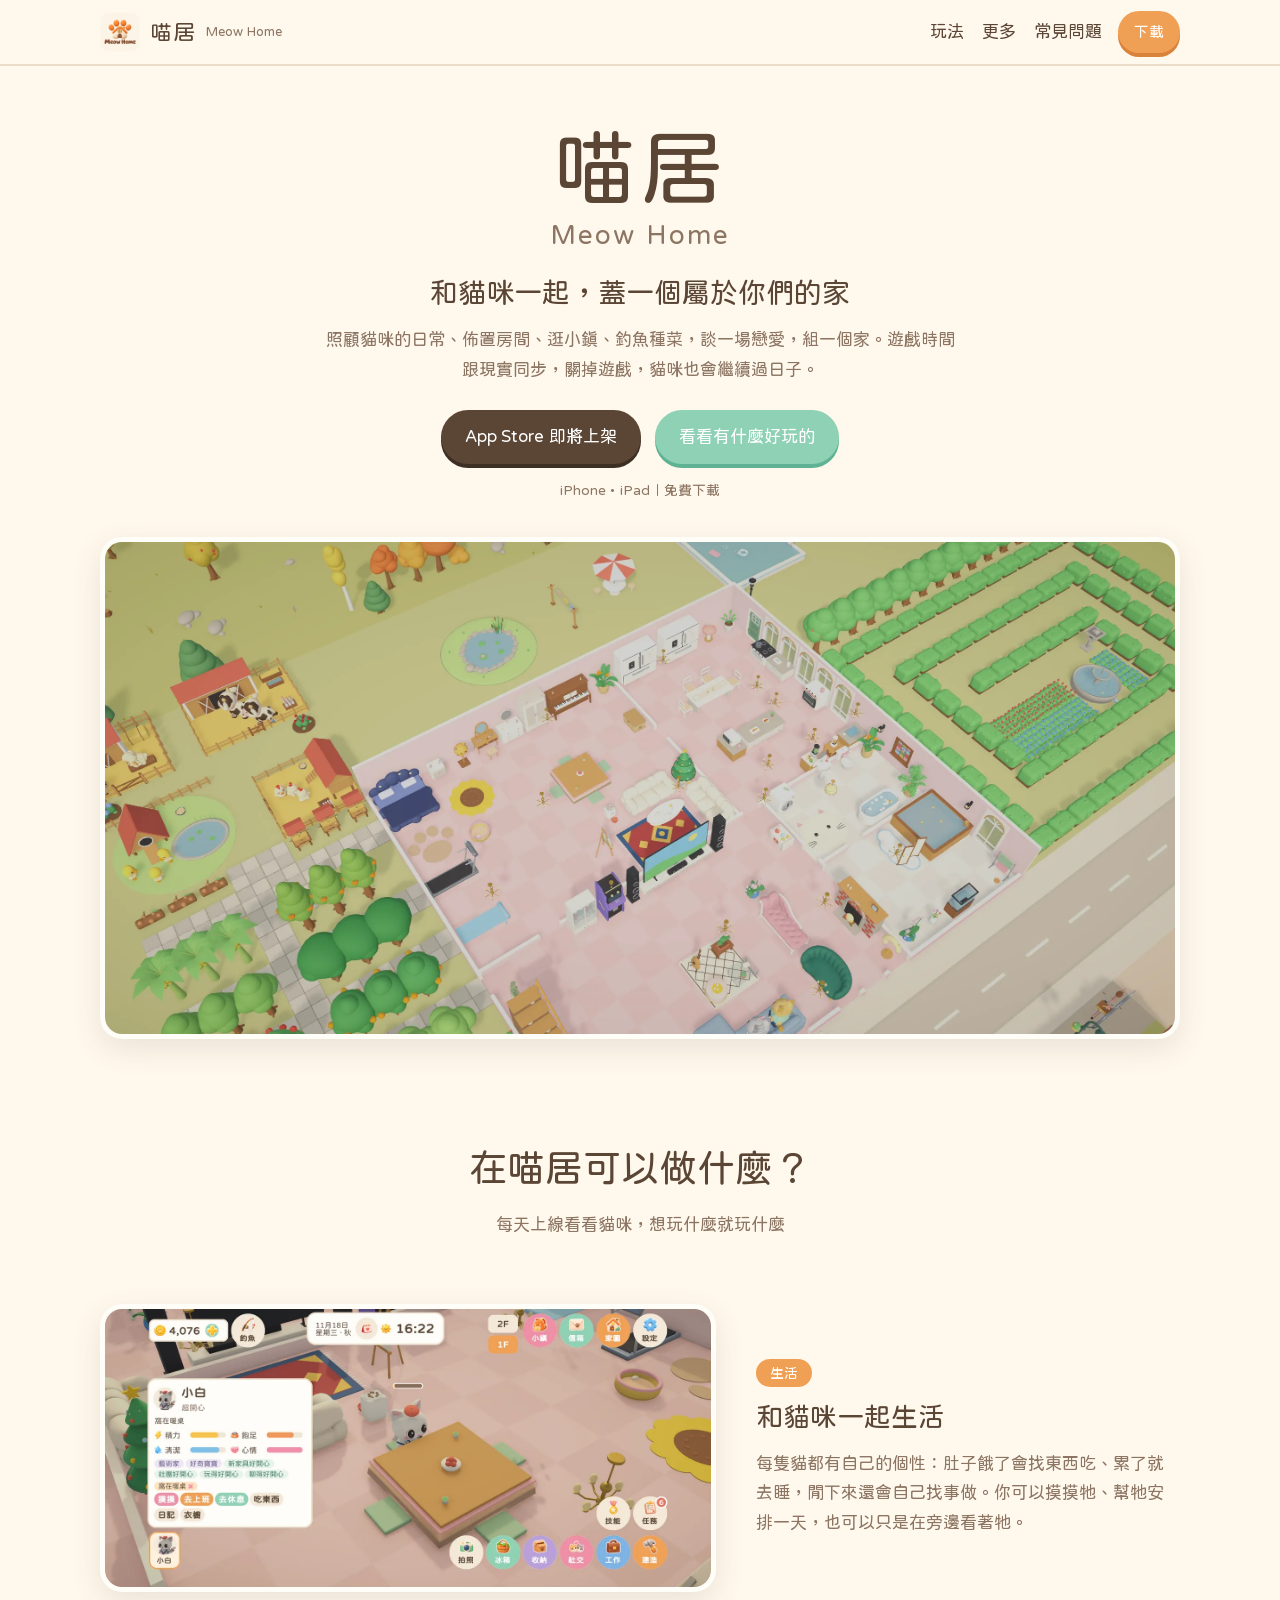
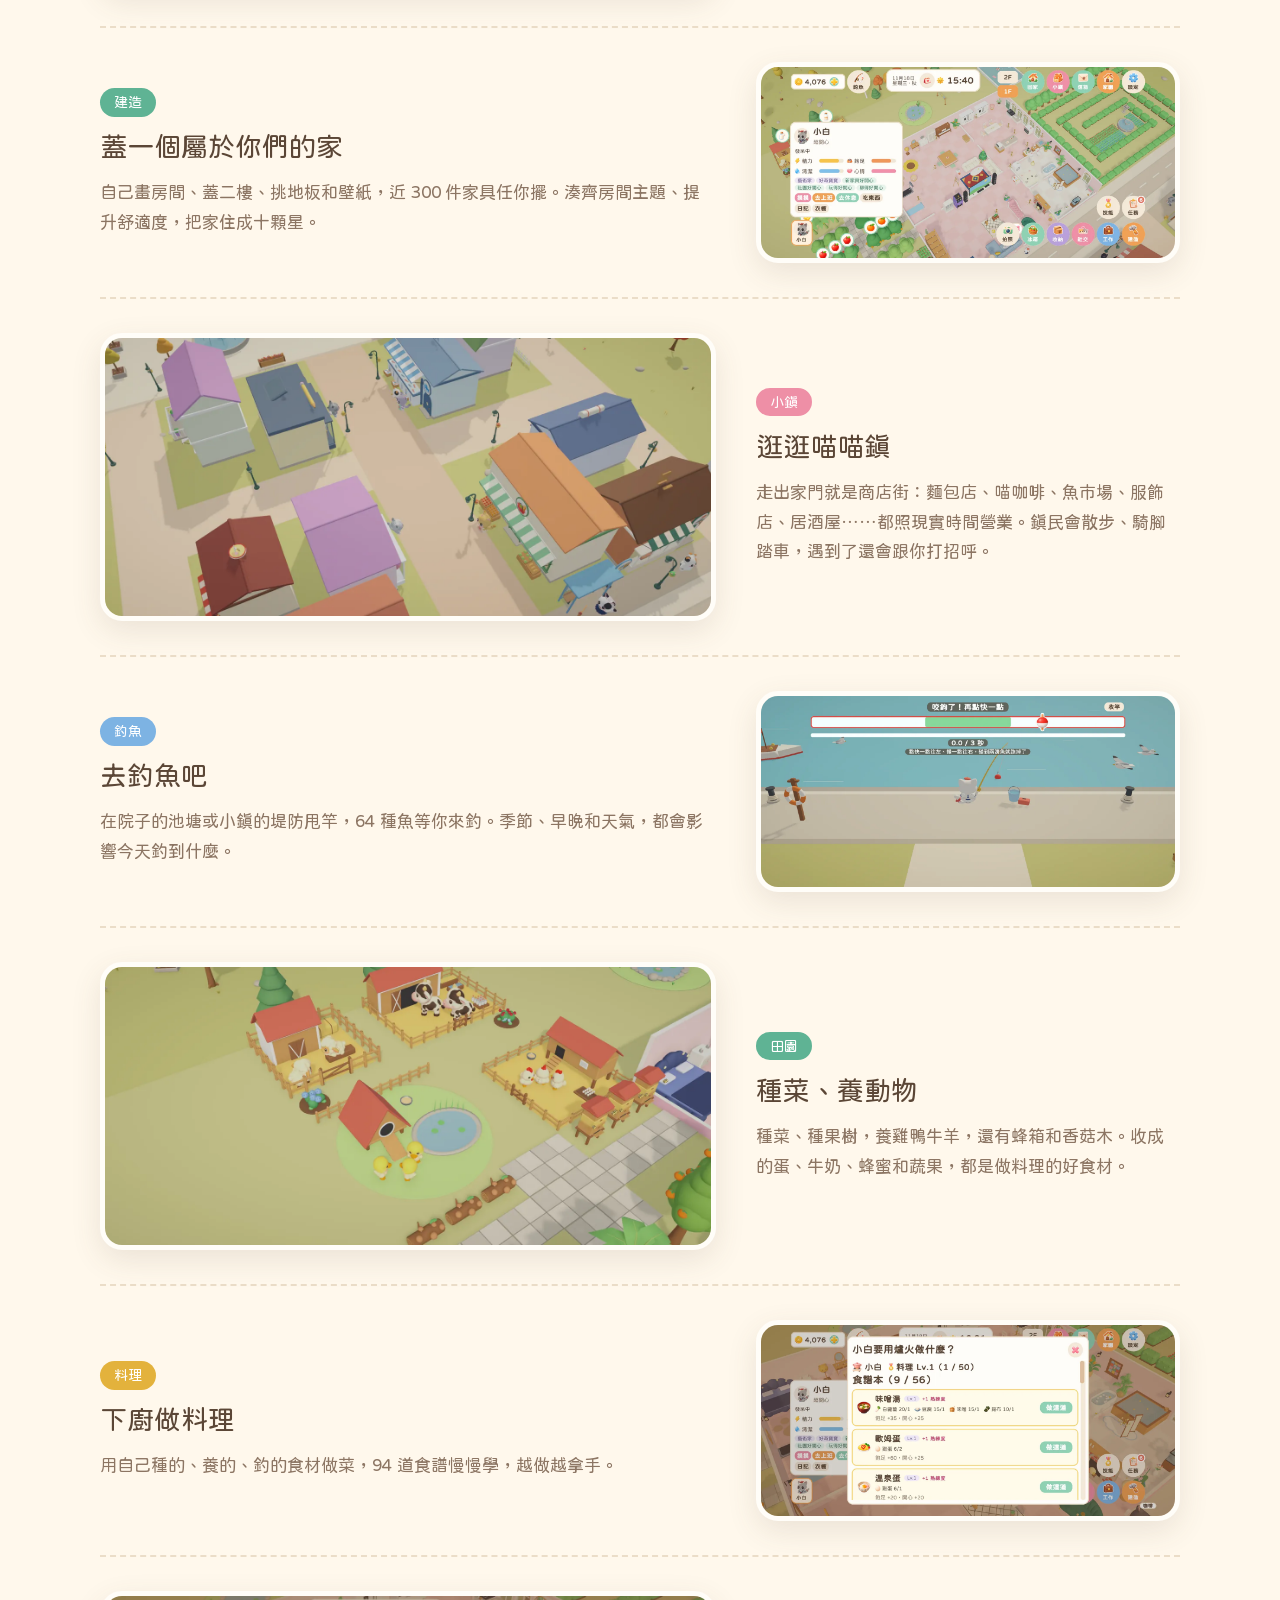
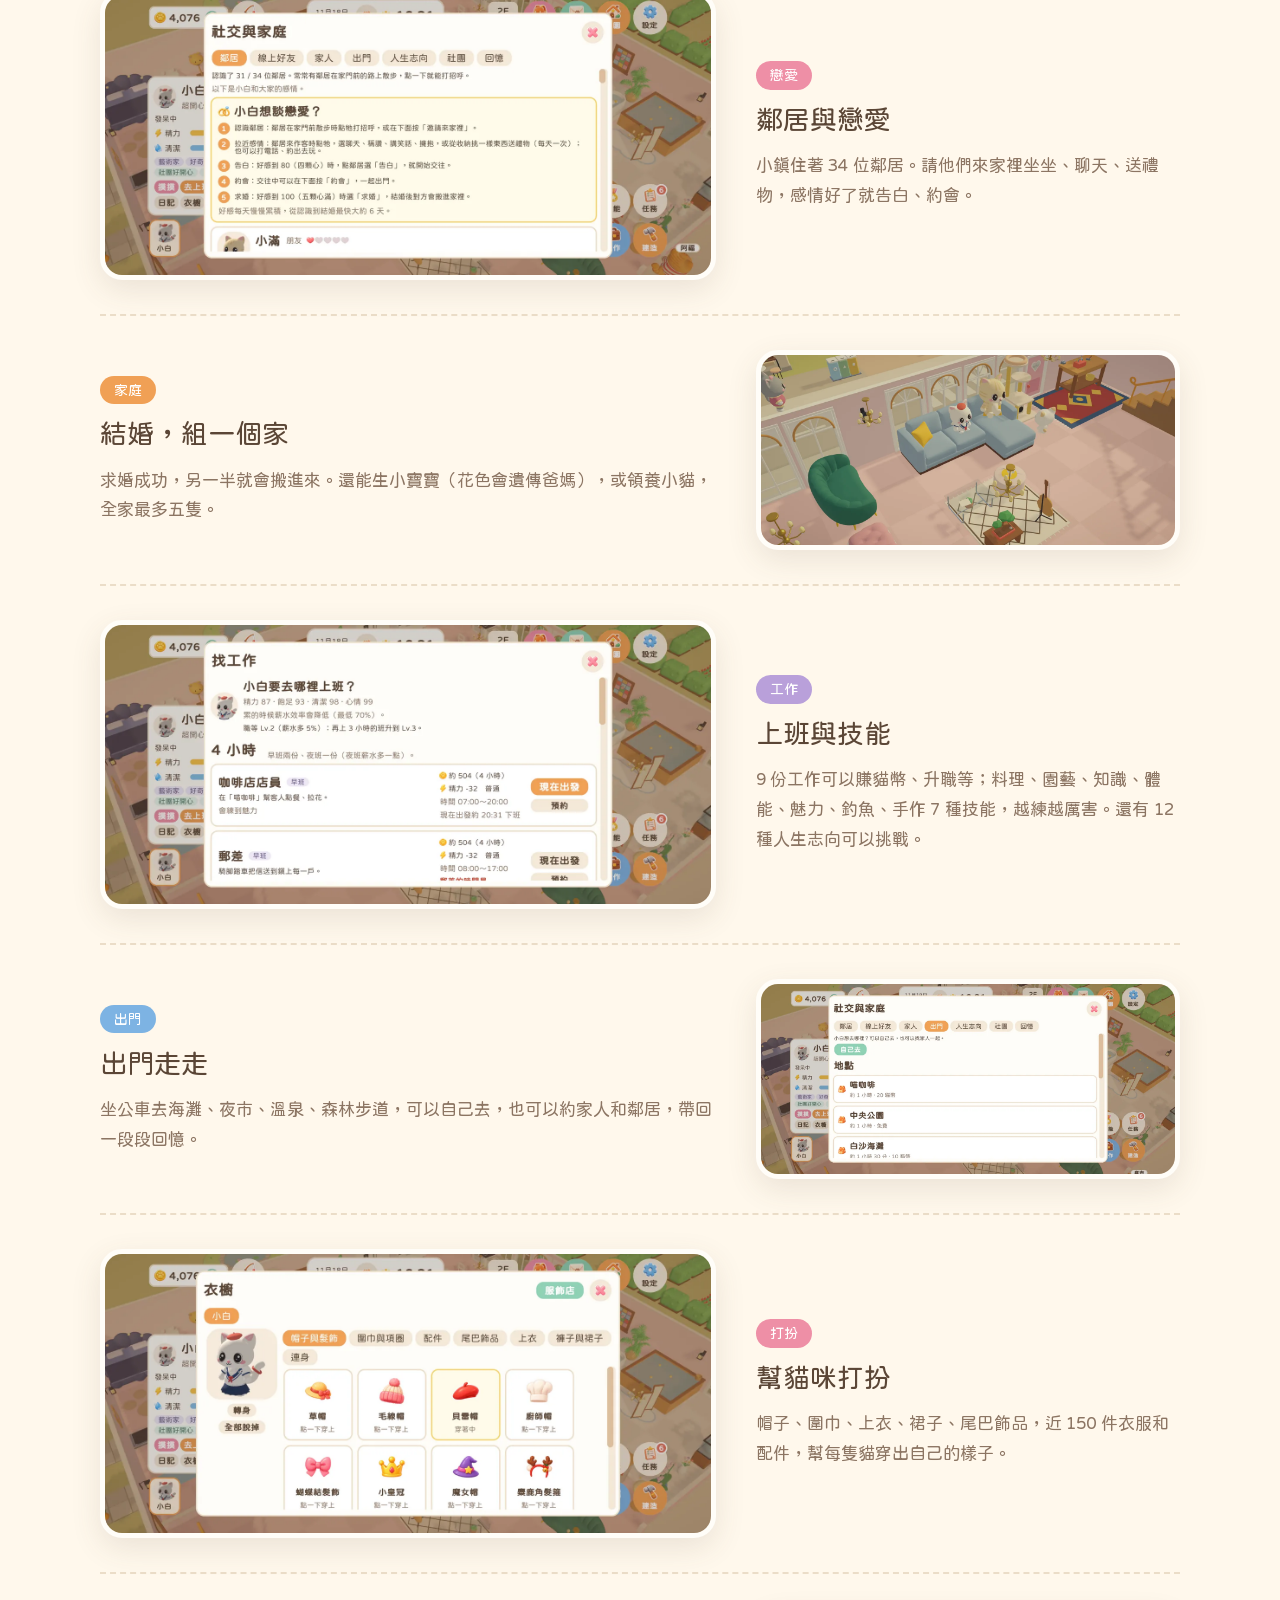
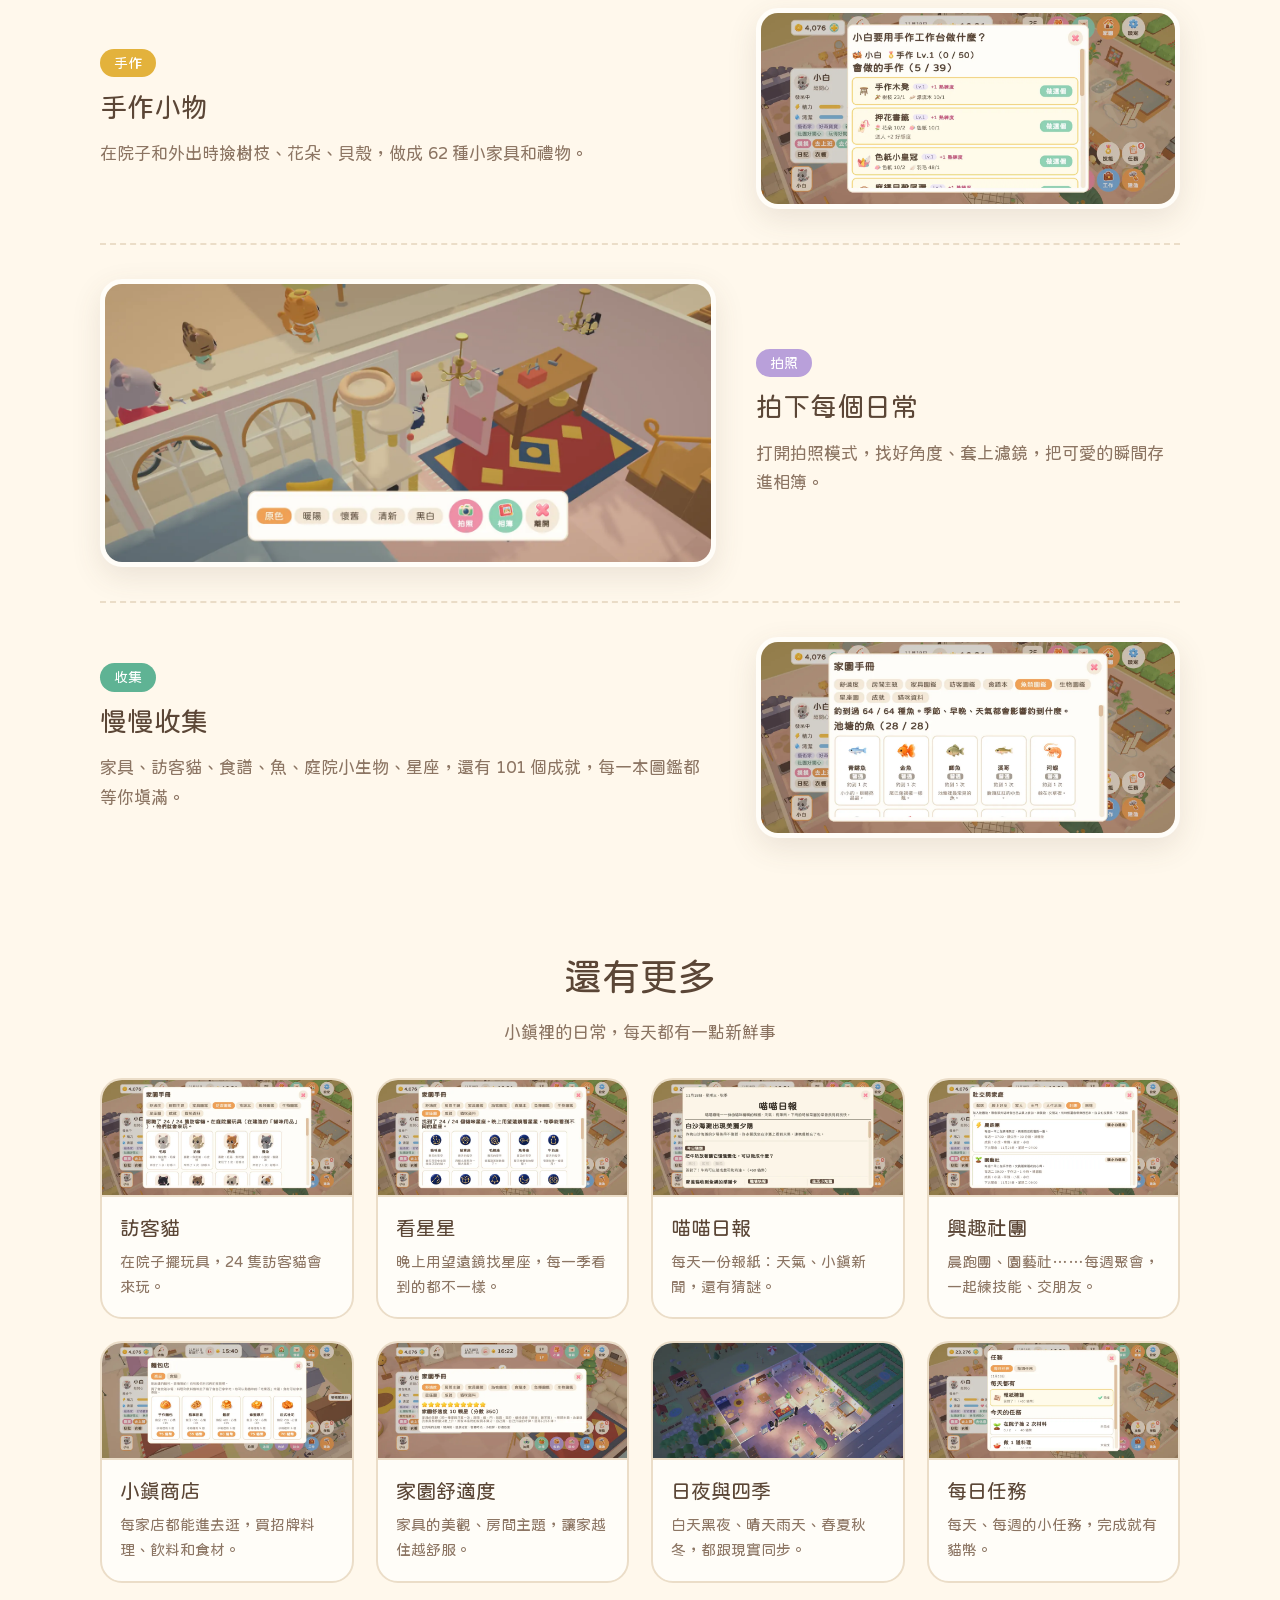
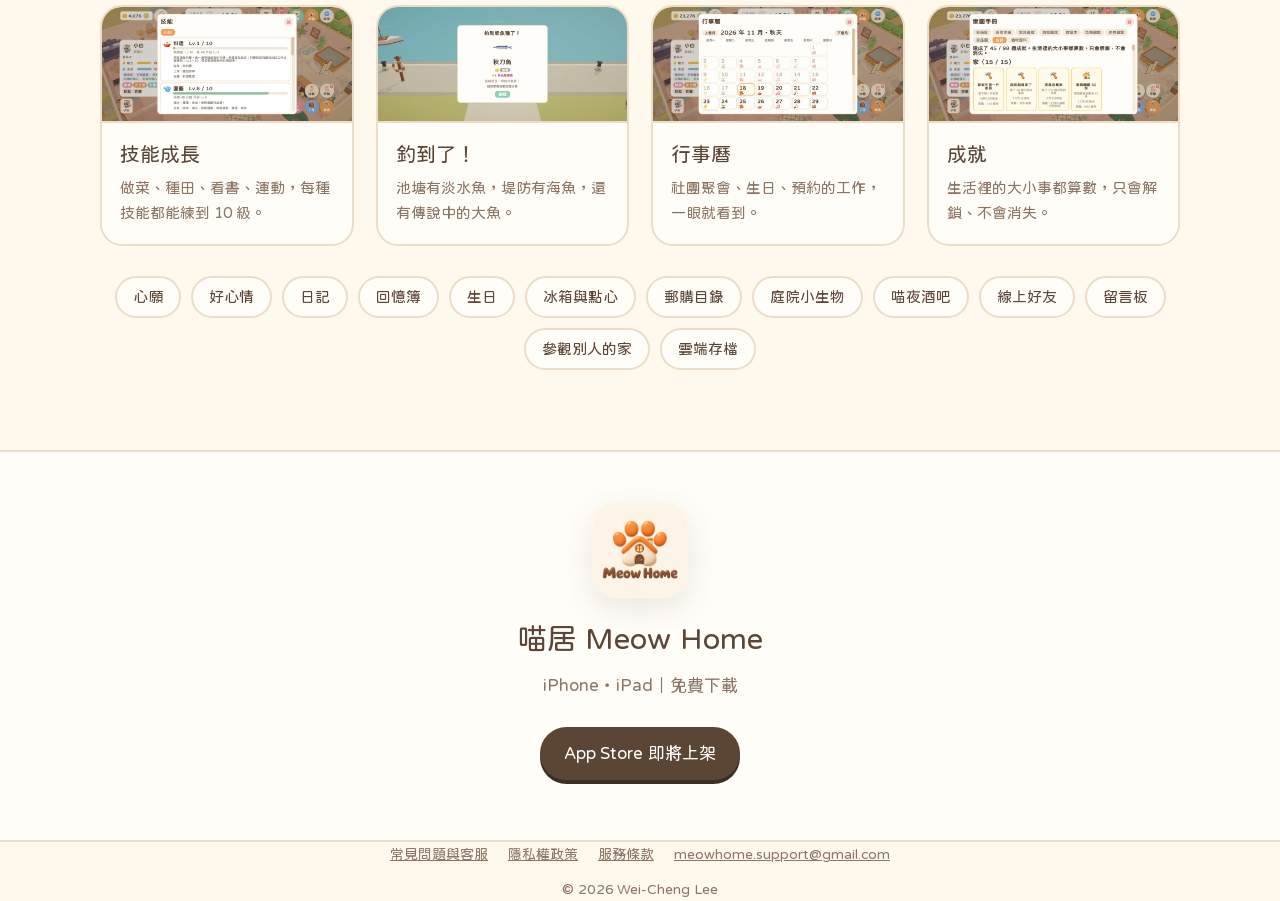
==== index.html @ c385fe9d "官網 2026-11-19" ====
<!doctype html>
<html lang="zh-Hant-TW">
<head>
  <meta charset="utf-8">
  <meta name="viewport" content="width=device-width, initial-scale=1">
  <title>喵居 Meow Home｜和貓咪一起，蓋一個屬於你們的家</title>
  <meta name="description" content="喵居是一款和貓咪一起生活的模擬遊戲：照顧貓咪、佈置房間、逛小鎮、釣魚種菜、談戀愛、組一個家。遊戲時間跟現實同步，iPhone、iPad 免費下載。">
  <meta property="og:title" content="喵居 Meow Home">
  <meta property="og:description" content="和貓咪一起，蓋一個屬於你們的家。">
  <meta property="og:image" content="img/hero.webp">
  <meta property="og:type" content="website">
  <meta name="theme-color" content="#FFF8EC">
  <link rel="icon" href="img/icon-192.png">
  <link rel="apple-touch-icon" href="img/icon-192.png">
  <link rel="preload" href="fonts/huninn.woff2" as="font" type="font/woff2" crossorigin>
  <link rel="stylesheet" href="style.css">
</head>
<body>

<header class="top">
  <div class="wrap">
    <a class="brand" href="./">
      <img src="img/icon-192.png" alt="" width="40" height="40">
      <b>喵居</b><small>Meow Home</small>
    </a>
    <nav class="nav">
      <a href="#play">玩法</a>
      <a href="#more">更多</a>
      <a href="support.html">常見問題</a>
    </nav>
    <a class="btn small" href="#download">下載</a>
  </div>
</header>

<main>
  <section class="hero wrap">
    <h1>喵居<small>Meow Home</small></h1>
    <p class="tag">和貓咪一起，蓋一個屬於你們的家</p>
    <p class="lead">照顧貓咪的日常、佈置房間、逛小鎮、釣魚種菜，談一場戀愛，組一個家。遊戲時間跟現實同步，關掉遊戲，貓咪也會繼續過日子。</p>
    <div class="cta">
      <!-- 上架後換成 Apple 官方的「Download on the App Store」徽章，連到 App Store 頁面。 -->
      <span class="btn soon">App Store 即將上架</span>
      <a class="btn mint" href="#play">看看有什麼好玩的</a>
    </div>
    <p class="platforms">iPhone・iPad｜免費下載</p>
    <img class="shot" src="img/hero.webp" width="2400" height="1105" alt="喵居的家園：房子、農場、果園和泳池">
  </section>

  <section id="play" class="wrap">
    <h2 class="section-title">在喵居可以做什麼？</h2>
    <p class="section-sub">每天上線看看貓咪，想玩什麼就玩什麼</p>

    <article class="feature">
      <img class="shot" src="img/life.webp" width="1400" height="644" loading="lazy" alt="白貓窩在暖桌旁">
      <div>
        <span class="chip c1">生活</span>
        <h3>和貓咪一起生活</h3>
        <p>每隻貓都有自己的個性：肚子餓了會找東西吃、累了就去睡，閒下來還會自己找事做。你可以摸摸牠、幫牠安排一天，也可以只是在旁邊看著牠。</p>
      </div>
    </article>

    <article class="feature">
      <img class="shot" src="img/build.webp" width="1400" height="644" loading="lazy" alt="佈置好的家，有客廳、廚房和浴室">
      <div>
        <span class="chip c2">建造</span>
        <h3>蓋一個屬於你們的家</h3>
        <p>自己畫房間、蓋二樓、挑地板和壁紙，近 300 件家具任你擺。湊齊房間主題、提升舒適度，把家住成十顆星。</p>
      </div>
    </article>

    <article class="feature">
      <img class="shot" src="img/town.webp" width="1400" height="644" loading="lazy" alt="喵喵鎮的商店街">
      <div>
        <span class="chip c3">小鎮</span>
        <h3>逛逛喵喵鎮</h3>
        <p>走出家門就是商店街：麵包店、喵咖啡、魚市場、服飾店、居酒屋……都照現實時間營業。鎮民會散步、騎腳踏車，遇到了還會跟你打招呼。</p>
      </div>
    </article>

    <article class="feature">
      <img class="shot" src="img/fishing.webp" width="1400" height="644" loading="lazy" alt="在堤防釣魚，魚上鉤了">
      <div>
        <span class="chip c4">釣魚</span>
        <h3>去釣魚吧</h3>
        <p>在院子的池塘或小鎮的堤防甩竿，64 種魚等你來釣。季節、早晚和天氣，都會影響今天釣到什麼。</p>
      </div>
    </article>

    <article class="feature">
      <img class="shot" src="img/farm.webp" width="1400" height="644" loading="lazy" alt="農場裡的牛、羊、雞和鴨">
      <div>
        <span class="chip c2">田園</span>
        <h3>種菜、養動物</h3>
        <p>種菜、種果樹，養雞鴨牛羊，還有蜂箱和香菇木。收成的蛋、牛奶、蜂蜜和蔬果，都是做料理的好食材。</p>
      </div>
    </article>

    <article class="feature">
      <img class="shot" src="img/cooking.webp" width="1400" height="644" loading="lazy" alt="選擇要做的料理">
      <div>
        <span class="chip c6">料理</span>
        <h3>下廚做料理</h3>
        <p>用自己種的、養的、釣的食材做菜，94 道食譜慢慢學，越做越拿手。</p>
      </div>
    </article>

    <article class="feature">
      <img class="shot" src="img/neighbors.webp" width="1400" height="644" loading="lazy" alt="鄰居與戀愛的說明">
      <div>
        <span class="chip c3">戀愛</span>
        <h3>鄰居與戀愛</h3>
        <p>小鎮住著 34 位鄰居。請他們來家裡坐坐、聊天、送禮物，感情好了就告白、約會。</p>
      </div>
    </article>

    <article class="feature">
      <img class="shot" src="img/family.webp" width="1400" height="644" loading="lazy" alt="一家人在客廳：夫妻坐在沙發上，小寶寶在貓跳台">
      <div>
        <span class="chip c1">家庭</span>
        <h3>結婚，組一個家</h3>
        <p>求婚成功，另一半就會搬進來。還能生小寶寶（花色會遺傳爸媽），或領養小貓，全家最多五隻。</p>
      </div>
    </article>

    <article class="feature">
      <img class="shot" src="img/jobs.webp" width="1400" height="644" loading="lazy" alt="選工作的畫面">
      <div>
        <span class="chip c5">工作</span>
        <h3>上班與技能</h3>
        <p>9 份工作可以賺貓幣、升職等；料理、園藝、知識、體能、魅力、釣魚、手作 7 種技能，越練越厲害。還有 12 種人生志向可以挑戰。</p>
      </div>
    </article>

    <article class="feature">
      <img class="shot" src="img/outing.webp" width="1400" height="644" loading="lazy" alt="選擇要去哪裡玩">
      <div>
        <span class="chip c4">出門</span>
        <h3>出門走走</h3>
        <p>坐公車去海灘、夜市、溫泉、森林步道，可以自己去，也可以約家人和鄰居，帶回一段段回憶。</p>
      </div>
    </article>

    <article class="feature">
      <img class="shot" src="img/wardrobe.webp" width="1400" height="644" loading="lazy" alt="衣櫥：幫貓咪換帽子和衣服">
      <div>
        <span class="chip c3">打扮</span>
        <h3>幫貓咪打扮</h3>
        <p>帽子、圍巾、上衣、裙子、尾巴飾品，近 150 件衣服和配件，幫每隻貓穿出自己的樣子。</p>
      </div>
    </article>

    <article class="feature">
      <img class="shot" src="img/crafting.webp" width="1400" height="644" loading="lazy" alt="用手作工作台做東西">
      <div>
        <span class="chip c6">手作</span>
        <h3>手作小物</h3>
        <p>在院子和外出時撿樹枝、花朵、貝殼，做成 62 種小家具和禮物。</p>
      </div>
    </article>

    <article class="feature">
      <img class="shot" src="img/photo.webp" width="1400" height="644" loading="lazy" alt="拍照模式，可以套濾鏡">
      <div>
        <span class="chip c5">拍照</span>
        <h3>拍下每個日常</h3>
        <p>打開拍照模式，找好角度、套上濾鏡，把可愛的瞬間存進相簿。</p>
      </div>
    </article>

    <article class="feature">
      <img class="shot" src="img/collect.webp" width="1400" height="644" loading="lazy" alt="魚類圖鑑">
      <div>
        <span class="chip c2">收集</span>
        <h3>慢慢收集</h3>
        <p>家具、訪客貓、食譜、魚、庭院小生物、星座，還有 101 個成就，每一本圖鑑都等你填滿。</p>
      </div>
    </article>
  </section>

  <section id="more" class="wrap">
    <h2 class="section-title">還有更多</h2>
    <p class="section-sub">小鎮裡的日常，每天都有一點新鮮事</p>
    <div class="more">
      <div class="card"><img src="img/visitors.webp" width="900" height="414" loading="lazy" alt="訪客圖鑑"><div><h4>訪客貓</h4><p>在院子擺玩具，24 隻訪客貓會來玩。</p></div></div>
      <div class="card"><img src="img/stars.webp" width="900" height="414" loading="lazy" alt="星座圖"><div><h4>看星星</h4><p>晚上用望遠鏡找星座，每一季看到的都不一樣。</p></div></div>
      <div class="card"><img src="img/news.webp" width="900" height="414" loading="lazy" alt="喵喵日報"><div><h4>喵喵日報</h4><p>每天一份報紙：天氣、小鎮新聞，還有猜謎。</p></div></div>
      <div class="card"><img src="img/clubs.webp" width="900" height="414" loading="lazy" alt="興趣社團"><div><h4>興趣社團</h4><p>晨跑團、園藝社……每週聚會，一起練技能、交朋友。</p></div></div>
      <div class="card"><img src="img/bakery.webp" width="900" height="414" loading="lazy" alt="麵包店"><div><h4>小鎮商店</h4><p>每家店都能進去逛，買招牌料理、飲料和食材。</p></div></div>
      <div class="card"><img src="img/comfort.webp" width="900" height="414" loading="lazy" alt="家園舒適度十顆星"><div><h4>家園舒適度</h4><p>家具的美觀、房間主題，讓家越住越舒服。</p></div></div>
      <div class="card"><img src="img/night.webp" width="900" height="414" loading="lazy" alt="夜晚的家"><div><h4>日夜與四季</h4><p>白天黑夜、晴天雨天、春夏秋冬，都跟現實同步。</p></div></div>
      <div class="card"><img src="img/tasks.webp" width="900" height="414" loading="lazy" alt="每日任務"><div><h4>每日任務</h4><p>每天、每週的小任務，完成就有貓幣。</p></div></div>
      <div class="card"><img src="img/skills.webp" width="900" height="414" loading="lazy" alt="技能"><div><h4>技能成長</h4><p>做菜、種田、看書、運動，每種技能都能練到 10 級。</p></div></div>
      <div class="card"><img src="img/catch.webp" width="900" height="414" loading="lazy" alt="釣到一條鯖魚"><div><h4>釣到了！</h4><p>池塘有淡水魚，堤防有海魚，還有傳說中的大魚。</p></div></div>
      <div class="card"><img src="img/calendar.webp" width="900" height="414" loading="lazy" alt="行事曆"><div><h4>行事曆</h4><p>社團聚會、生日、預約的工作，一眼就看到。</p></div></div>
      <div class="card"><img src="img/achievements.webp" width="900" height="414" loading="lazy" alt="成就"><div><h4>成就</h4><p>生活裡的大小事都算數，只會解鎖、不會消失。</p></div></div>
    </div>
    <ul class="also">
      <li>心願</li><li>好心情</li><li>日記</li><li>回憶簿</li><li>生日</li><li>冰箱與點心</li><li>郵購目錄</li>
      <li>庭院小生物</li><li>喵夜酒吧</li><li>線上好友</li><li>留言板</li><li>參觀別人的家</li><li>雲端存檔</li>
    </ul>
  </section>

  <section id="download" class="band">
    <img src="img/icon-512.png" width="96" height="96" alt="喵居的圖示">
    <h2>喵居 Meow Home</h2>
    <p>iPhone・iPad｜免費下載</p>
    <div class="cta">
      <span class="btn soon">App Store 即將上架</span>
    </div>
  </section>
</main>

<footer class="wrap">
  <nav>
    <a href="support.html">常見問題與客服</a>
    <a href="https://doublewei0724.github.io/meowhome/privacy.html">隱私權政策</a>
    <a href="https://doublewei0724.github.io/meowhome/terms.html">服務條款</a>
    <a href="mailto:meowhome.support@gmail.com">meowhome.support@gmail.com</a>
  </nav>
  <div>© 2026 Wei-Cheng Lee</div>
</footer>

</body>
</html>
---- style.css ----
/* 喵居 Meow Home — the website. The game's own colours (game/Assets/Resources/UI/main.uss) and rounded font. */
@font-face {
  font-family: "Huninn";
  src: url("fonts/huninn.woff2") format("woff2");
  font-display: swap;
}

:root {
  --cream: #FFF8EC;
  --paper: #FFFDF8;
  --line: #EBDDC8;
  --brown: #5B4636;
  --brown-soft: #8C7563;
  --orange: #F0A055;
  --orange-dark: #D9823A;
  --mint: #8FD1B5;
  --mint-dark: #5FB394;
  --pink: #F4A7B5;
  --sky: #9FCDEB;
  --yellow: #F6D36B;
  --lilac: #B9A0DA;
  --radius: 22px;
  --shadow: 0 10px 30px rgba(91, 70, 54, 0.12);
  --wide: 1120px;
}

* { box-sizing: border-box; }
html { -webkit-text-size-adjust: 100%; text-size-adjust: 100%; scroll-behavior: smooth; }
body {
  margin: 0;
  background: var(--cream);
  color: var(--brown);
  font-family: "Huninn", "PingFang TC", "Noto Sans TC", "Microsoft JhengHei", sans-serif;
  font-size: 17px;
  line-height: 1.75;
}
img { display: block; max-width: 100%; height: auto; }
a { color: var(--orange-dark); }
.wrap { width: 100%; max-width: var(--wide); margin: 0 auto; padding: 0 20px; }

/* ---------- header ---------- */
.top {
  position: sticky; top: 0; z-index: 10;
  background: rgba(255, 248, 236, 0.92);
  backdrop-filter: blur(8px); -webkit-backdrop-filter: blur(8px);
  border-bottom: 2px solid var(--line);
}
.top .wrap { display: flex; align-items: center; gap: 16px; height: 64px; }
.brand { display: flex; align-items: center; gap: 10px; text-decoration: none; color: var(--brown); margin-right: auto; }
.brand img { width: 40px; height: 40px; border-radius: 10px; }
.brand b { font-size: 22px; font-weight: normal; letter-spacing: 1px; }
.brand small { color: var(--brown-soft); font-size: 13px; }
.nav { display: flex; gap: 18px; }
.nav a { color: var(--brown); text-decoration: none; }
.nav a:hover { color: var(--orange-dark); }

/* ---------- buttons ---------- */
.btn {
  display: inline-flex; align-items: center; justify-content: center; gap: 8px;
  padding: 12px 24px; border-radius: 999px; border: 0;
  background: var(--orange); color: #fff; text-decoration: none; font: inherit; font-size: 17px;
  box-shadow: 0 4px 0 var(--orange-dark); transition: transform .12s, box-shadow .12s;
}
.btn:hover { transform: translateY(-1px); }
.btn.mint { background: var(--mint); box-shadow: 0 4px 0 var(--mint-dark); }
.btn.soon { background: var(--brown); box-shadow: 0 4px 0 #3e2f24; cursor: default; }
.btn.soon:hover { transform: none; }
.btn.small { padding: 8px 16px; font-size: 15px; }
.btn svg { width: 20px; height: 20px; fill: currentColor; }

/* ---------- hero ---------- */
.hero { text-align: center; padding-top: 56px; padding-bottom: 24px; }
.hero h1 { margin: 0; font-size: clamp(48px, 9vw, 84px); font-weight: normal; line-height: 1.1; letter-spacing: 4px; }
.hero h1 small { display: block; font-size: 0.32em; letter-spacing: 2px; color: var(--brown-soft); margin-top: 6px; }
.hero .tag { font-size: clamp(20px, 3.4vw, 28px); margin: 18px 0 8px; }
.hero p.lead { max-width: 640px; margin: 0 auto; color: var(--brown-soft); }
.cta { display: flex; flex-wrap: wrap; justify-content: center; gap: 14px; margin: 26px 0 10px; }
.platforms { color: var(--brown-soft); font-size: 14px; }
.shot {
  border-radius: var(--radius); border: 5px solid var(--paper);
  box-shadow: var(--shadow); background: var(--paper); overflow: hidden;
}
.hero .shot { margin: 34px auto 0; }

/* ---------- features ---------- */
.section-title { text-align: center; margin: 72px 0 8px; font-size: clamp(28px, 4.5vw, 38px); font-weight: normal; }
.section-sub { text-align: center; color: var(--brown-soft); margin: 0 0 30px; }
.feature {
  display: grid; grid-template-columns: minmax(0, 1.45fr) minmax(0, 1fr); gap: 40px; align-items: center;
  padding: 34px 0; border-bottom: 2px dashed var(--line);
}
.feature:last-of-type { border-bottom: 0; }
/* (A picture still loading is as wide as its file: never wider than its column.) */
.feature > *, .more > * { min-width: 0; }
.feature:nth-of-type(even) .shot { order: 2; }
.feature h3 { margin: 6px 0 8px; font-size: 27px; font-weight: normal; }
.feature p { margin: 0; color: var(--brown-soft); }
.chip {
  display: inline-block; padding: 2px 14px; border-radius: 999px; font-size: 14px; color: #fff;
  background: var(--orange);
}
.c1 { background: var(--orange); } .c2 { background: var(--mint-dark); } .c3 { background: #EE8FA6; }
.c4 { background: #7DB3E3; } .c5 { background: var(--lilac); } .c6 { background: #E3B23C; }

/* ---------- more ---------- */
.more { display: grid; grid-template-columns: repeat(auto-fill, minmax(250px, 1fr)); gap: 22px; }
.card {
  background: var(--paper); border: 2px solid var(--line); border-radius: var(--radius);
  overflow: hidden; display: flex; flex-direction: column;
}
.card img { border-bottom: 2px solid var(--line); }
.card div { padding: 14px 18px 18px; }
.card h4 { margin: 0 0 4px; font-size: 20px; font-weight: normal; }
.card p { margin: 0; color: var(--brown-soft); font-size: 15px; line-height: 1.65; }
.also { display: flex; flex-wrap: wrap; justify-content: center; gap: 10px; margin: 30px 0 0; padding: 0; list-style: none; }
.also li { background: var(--paper); border: 2px solid var(--line); border-radius: 999px; padding: 6px 16px; font-size: 15px; }

/* ---------- download band ---------- */
.band {
  margin: 80px 0 0; padding: 50px 20px; text-align: center;
  background: var(--paper); border-top: 2px solid var(--line); border-bottom: 2px solid var(--line);
}
.band img { width: 96px; height: 96px; border-radius: 24px; margin: 0 auto 14px; box-shadow: var(--shadow); }
.band h2 { margin: 0 0 6px; font-weight: normal; font-size: 30px; }
.band p { margin: 0; color: var(--brown-soft); }

/* ---------- support page ---------- */
.page { padding-top: 44px; padding-bottom: 20px; max-width: 820px; }
.page h1 { font-weight: normal; font-size: 36px; margin: 0 0 8px; }
.contact {
  background: var(--paper); border: 2px solid var(--line); border-radius: var(--radius);
  padding: 20px 24px; margin: 20px 0 36px;
}
.contact b { font-weight: normal; font-size: 20px; }
details {
  background: var(--paper); border: 2px solid var(--line); border-radius: 16px;
  margin: 0 0 12px; padding: 0 20px;
}
summary { cursor: pointer; padding: 14px 0; font-size: 18px; list-style: none; }
summary::-webkit-details-marker { display: none; }
summary::before { content: "＋"; color: var(--orange-dark); margin-right: 10px; }
details[open] summary::before { content: "－"; }
details p, details ol { margin: 0 0 16px; color: var(--brown-soft); }

/* ---------- footer ---------- */
footer { padding-top: 34px; padding-bottom: 44px; text-align: center; color: var(--brown-soft); font-size: 14px; }
footer nav { display: flex; flex-wrap: wrap; justify-content: center; gap: 8px 20px; margin-bottom: 10px; }
footer a { color: var(--brown-soft); }

/* ---------- small screens ---------- */
@media (max-width: 820px) {
  .feature { grid-template-columns: minmax(0, 1fr); gap: 16px; padding: 26px 0; }
  .feature:nth-of-type(even) .shot { order: 0; }
  .feature h3 { font-size: 24px; }
  .hero { padding-top: 36px; }
  .section-title { margin-top: 56px; }
}
@media (max-width: 560px) {
  body { font-size: 16px; }
  .nav { display: none; }
  .brand small { display: none; }
  .shot { border-width: 3px; border-radius: 16px; }
  .more { grid-template-columns: repeat(2, minmax(0, 1fr)); gap: 12px; }
  .card div { padding: 10px 12px 14px; }
  .card h4 { font-size: 17px; }
  .card p { font-size: 13px; }
}
@media (max-width: 380px) {
  .more { grid-template-columns: minmax(0, 1fr); }
}
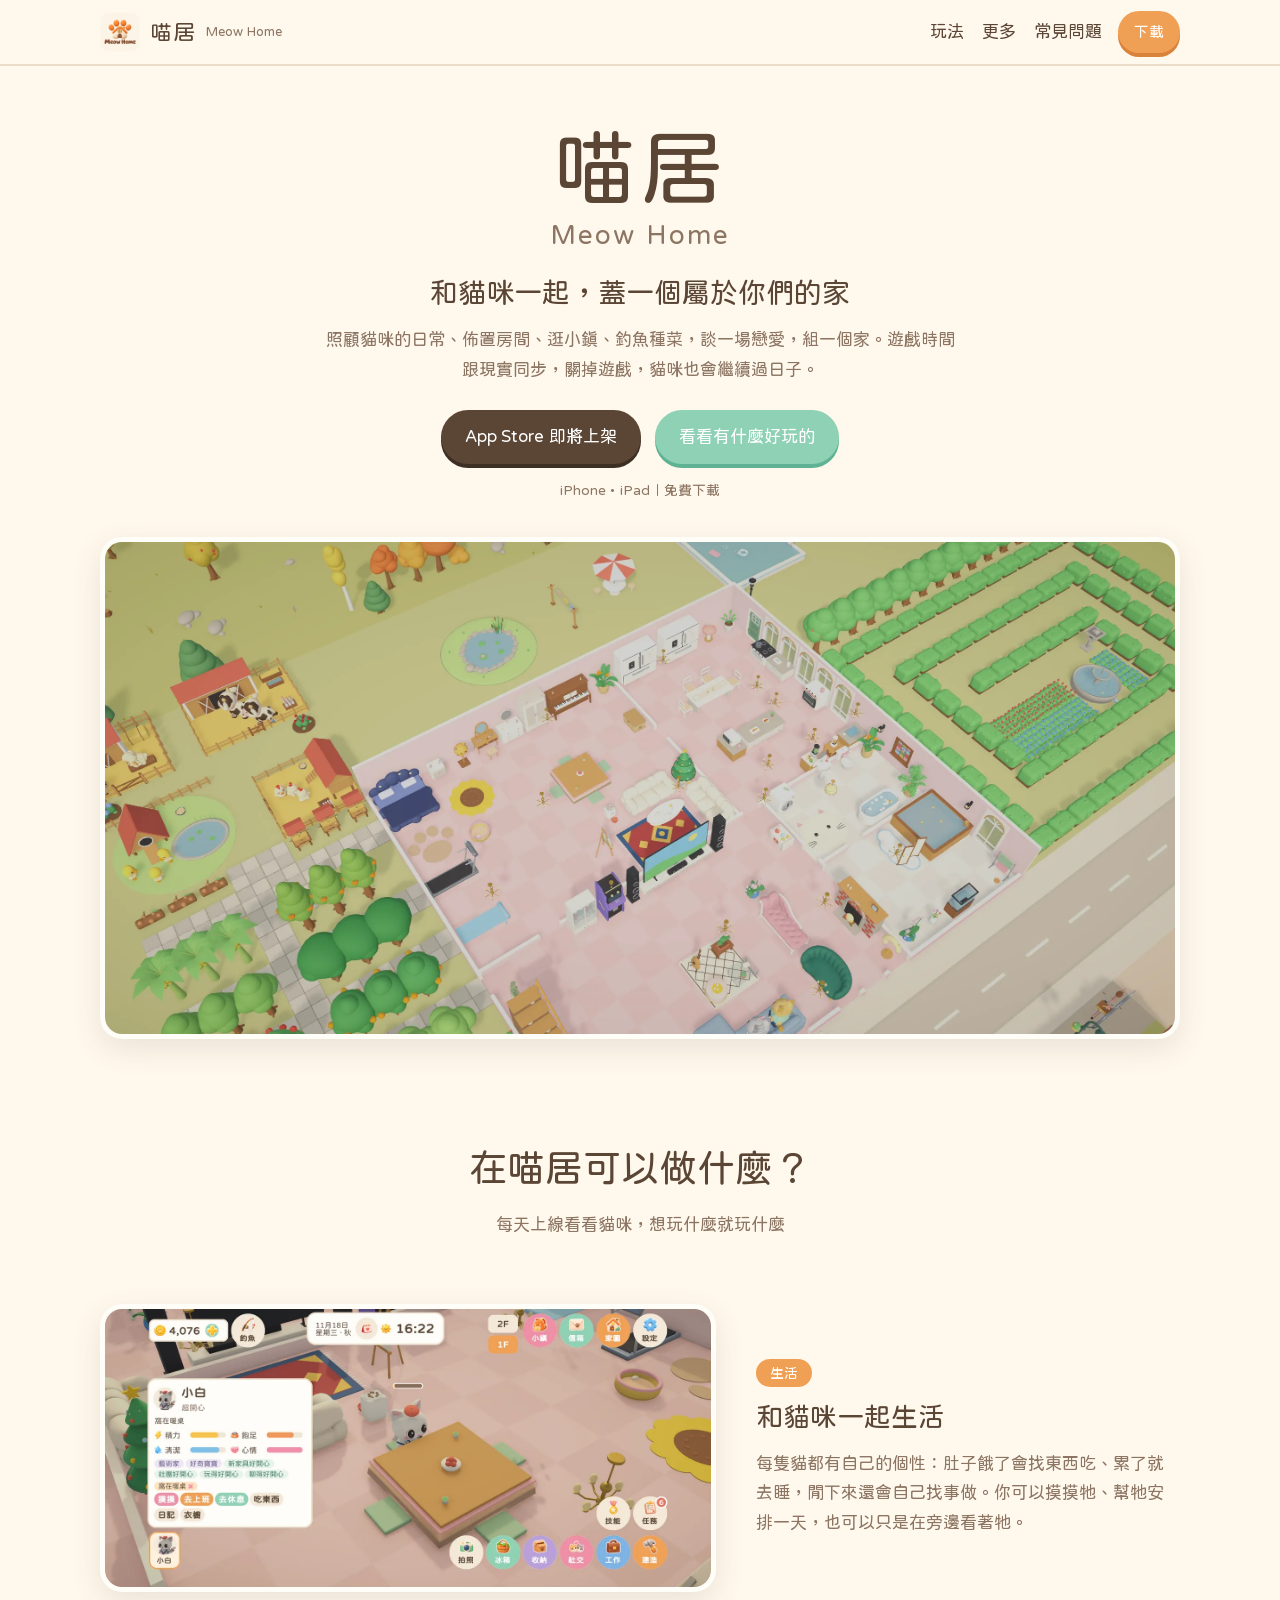
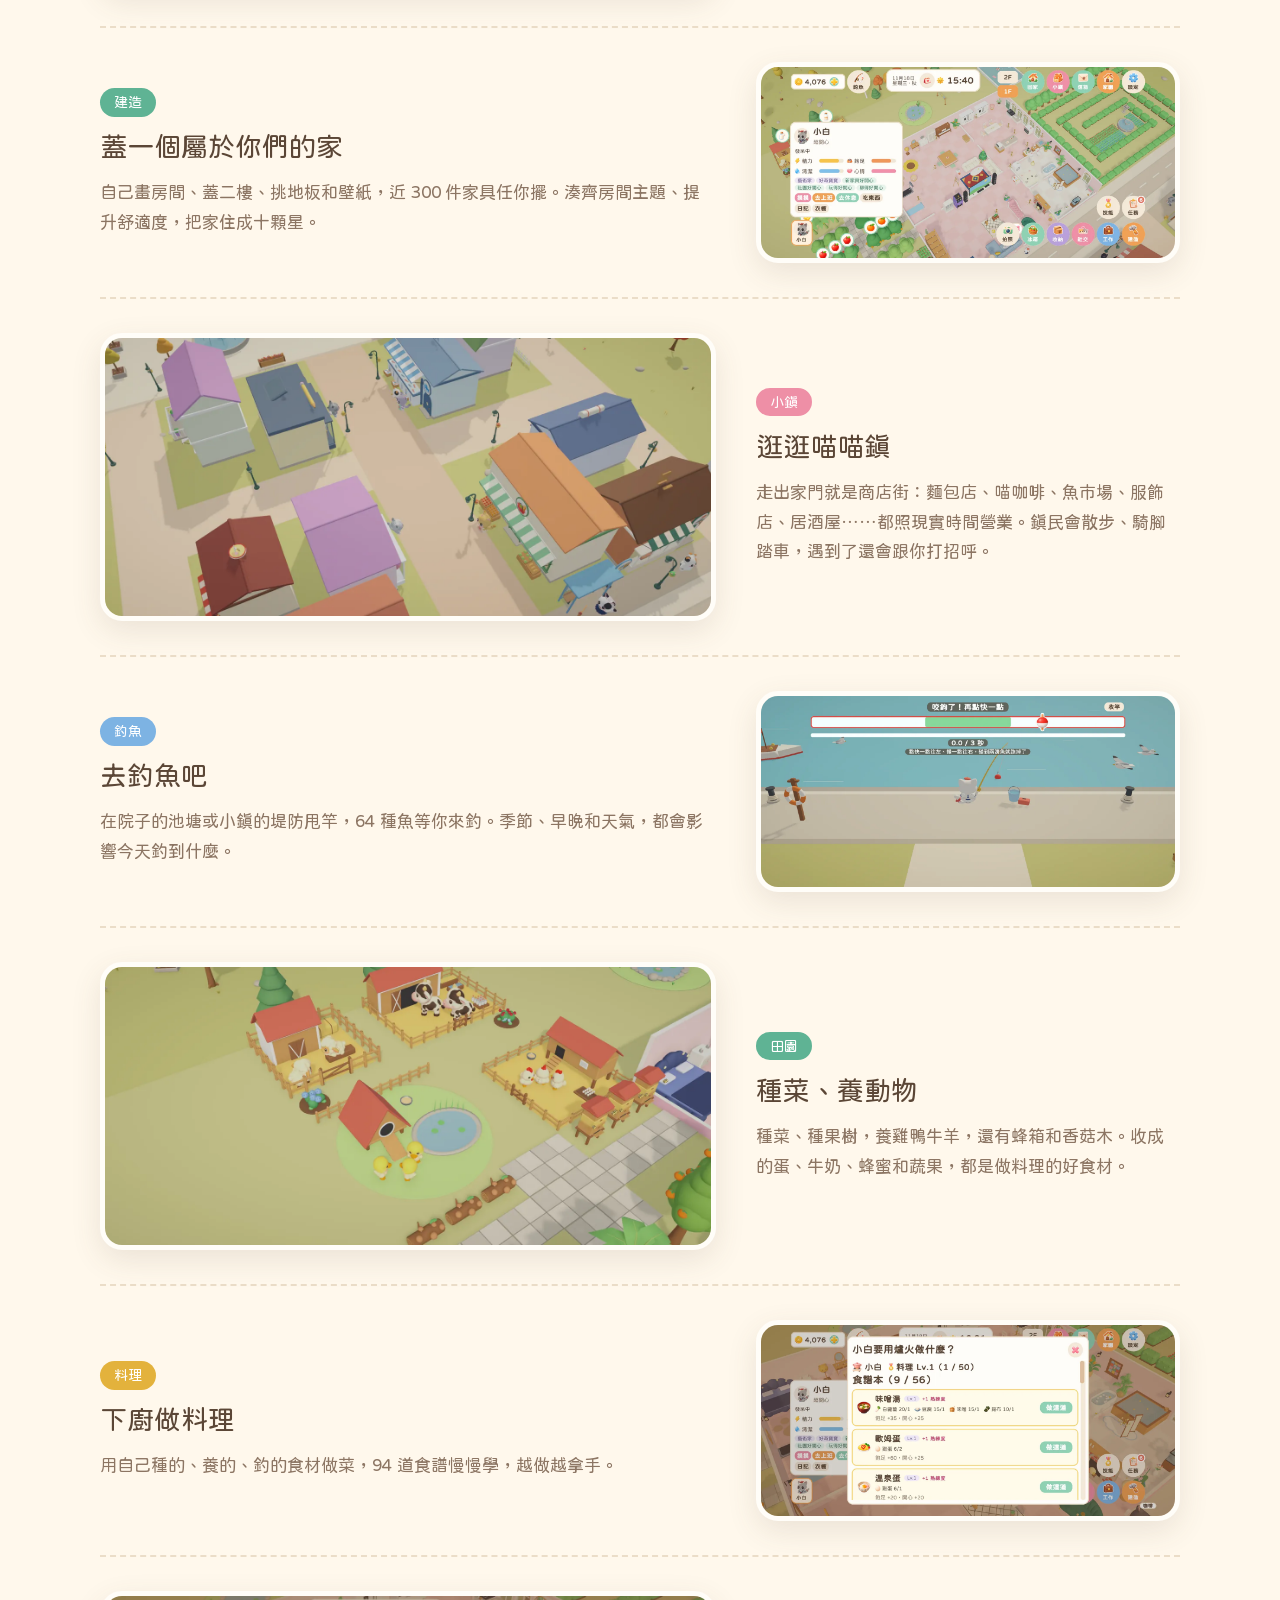
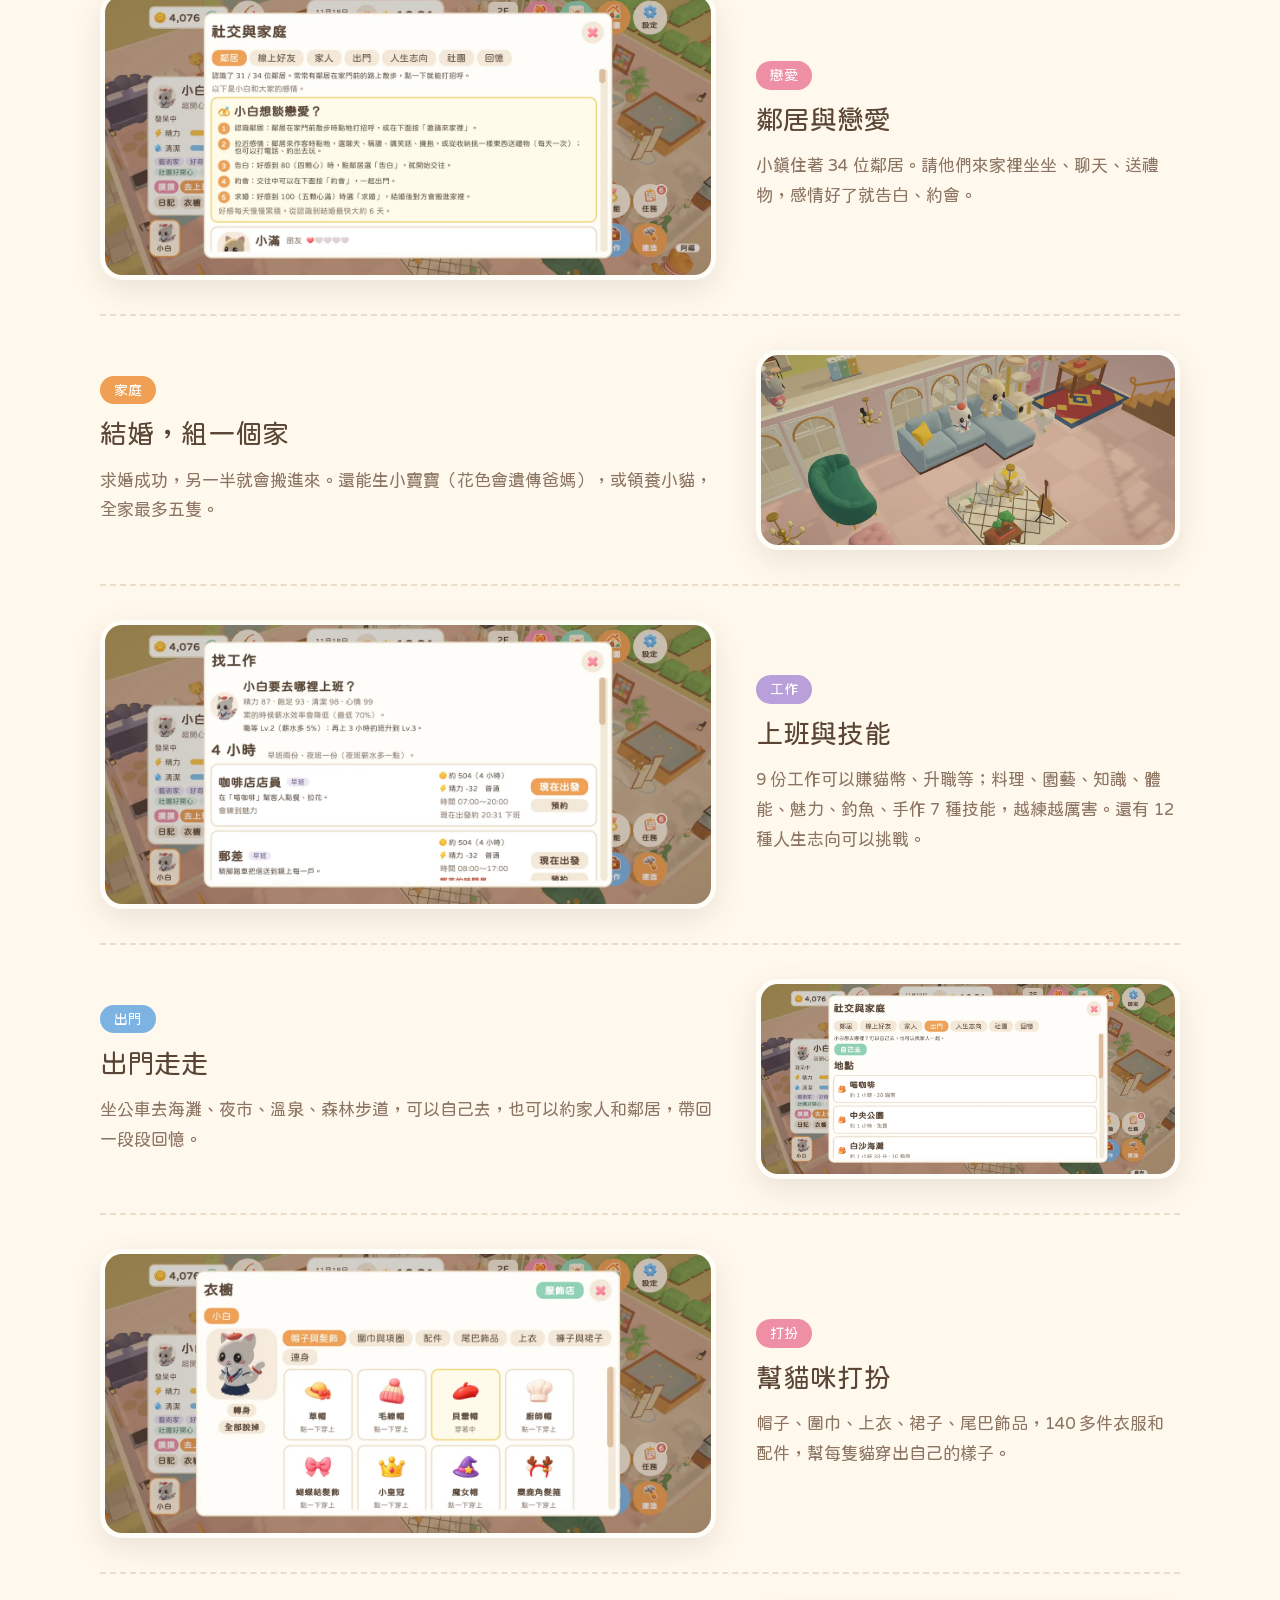
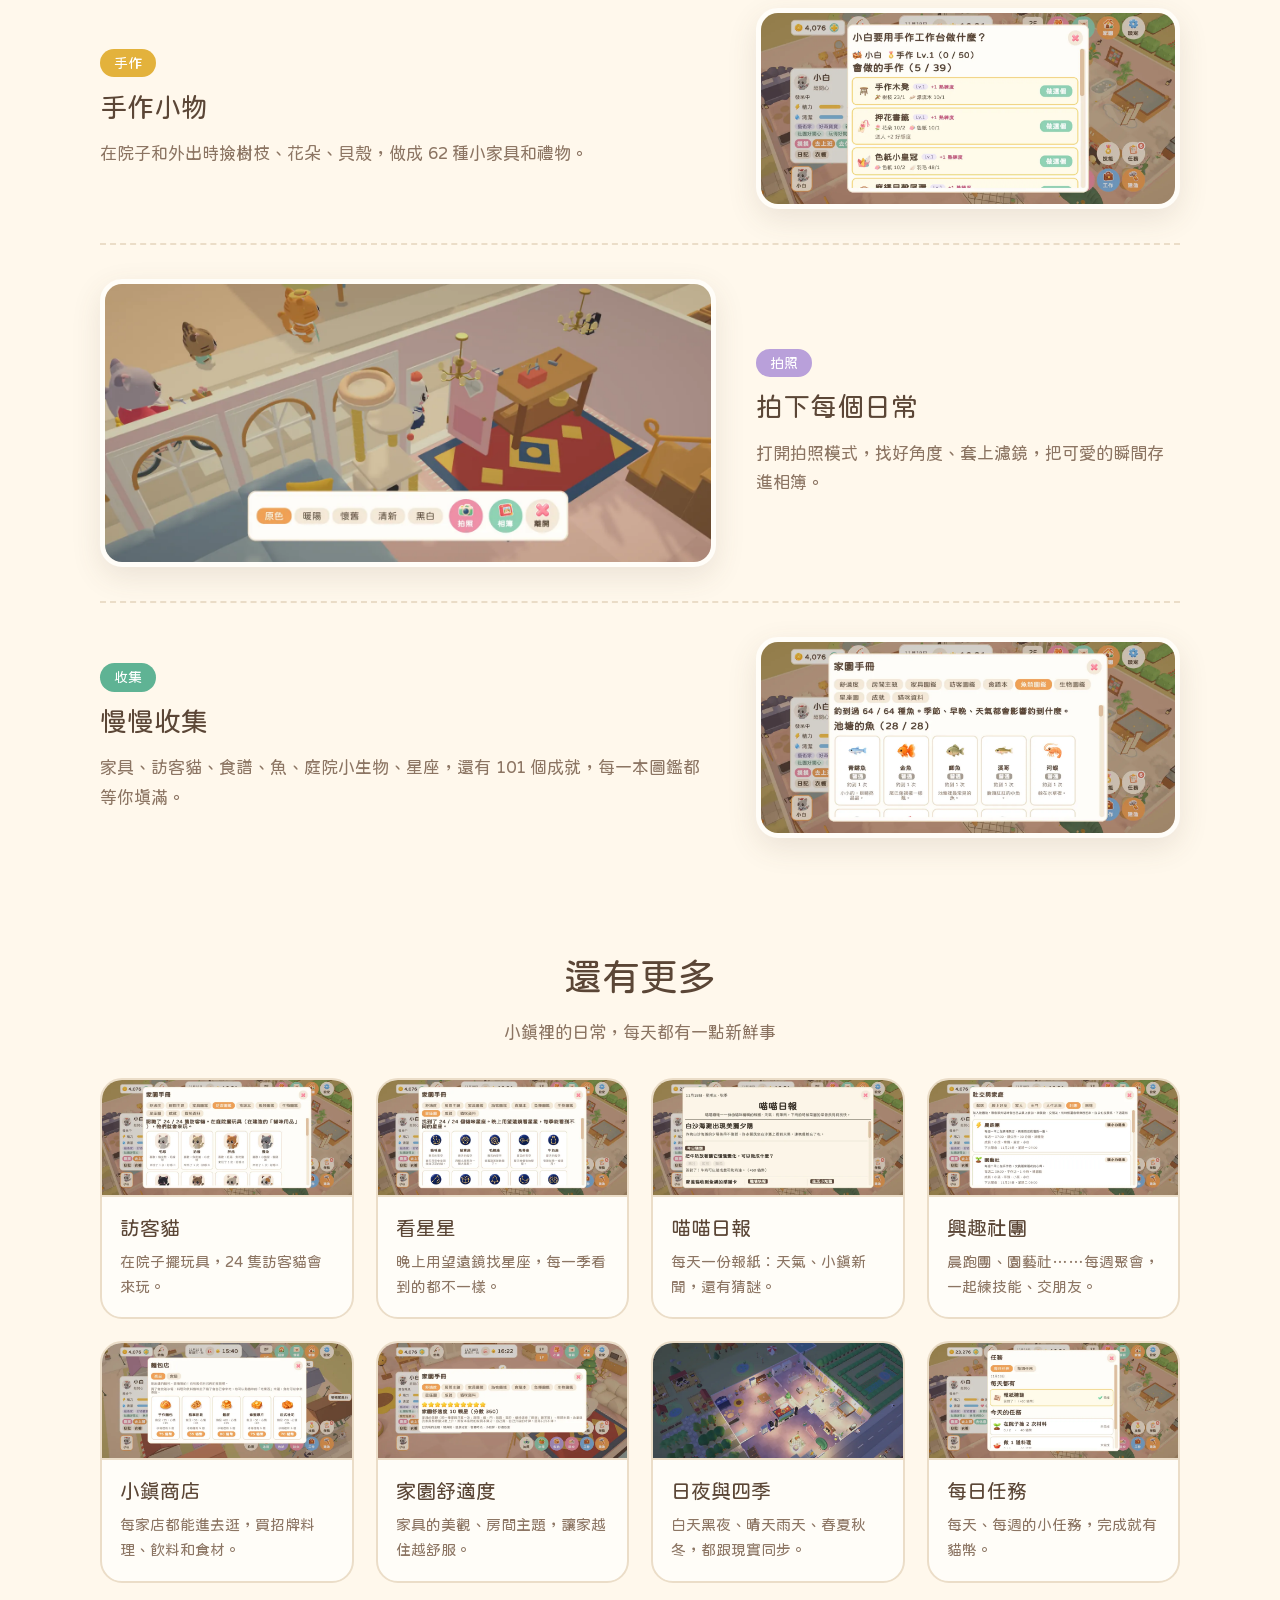
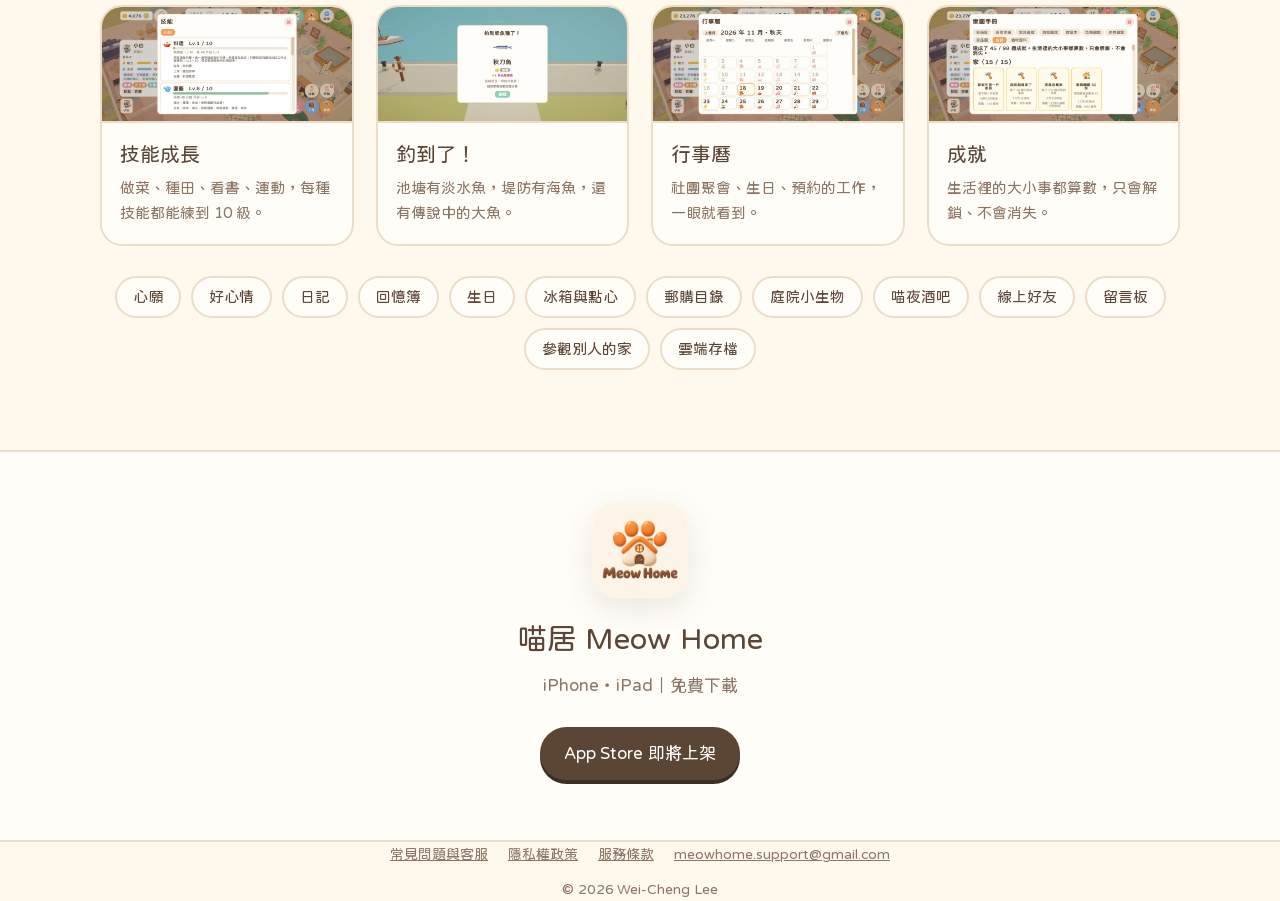
==== commit 2f7dca9a: "官網 2026-11-20" ====
--- a/index.html
+++ b/index.html
@@ -145,7 +145,7 @@
       <div>
         <span class="chip c3">打扮</span>
         <h3>幫貓咪打扮</h3>
-        <p>帽子、圍巾、上衣、裙子、尾巴飾品，近 150 件衣服和配件，幫每隻貓穿出自己的樣子。</p>
+        <p>帽子、圍巾、上衣、裙子、尾巴飾品，140 多件衣服和配件，幫每隻貓穿出自己的樣子。</p>
       </div>
     </article>
 
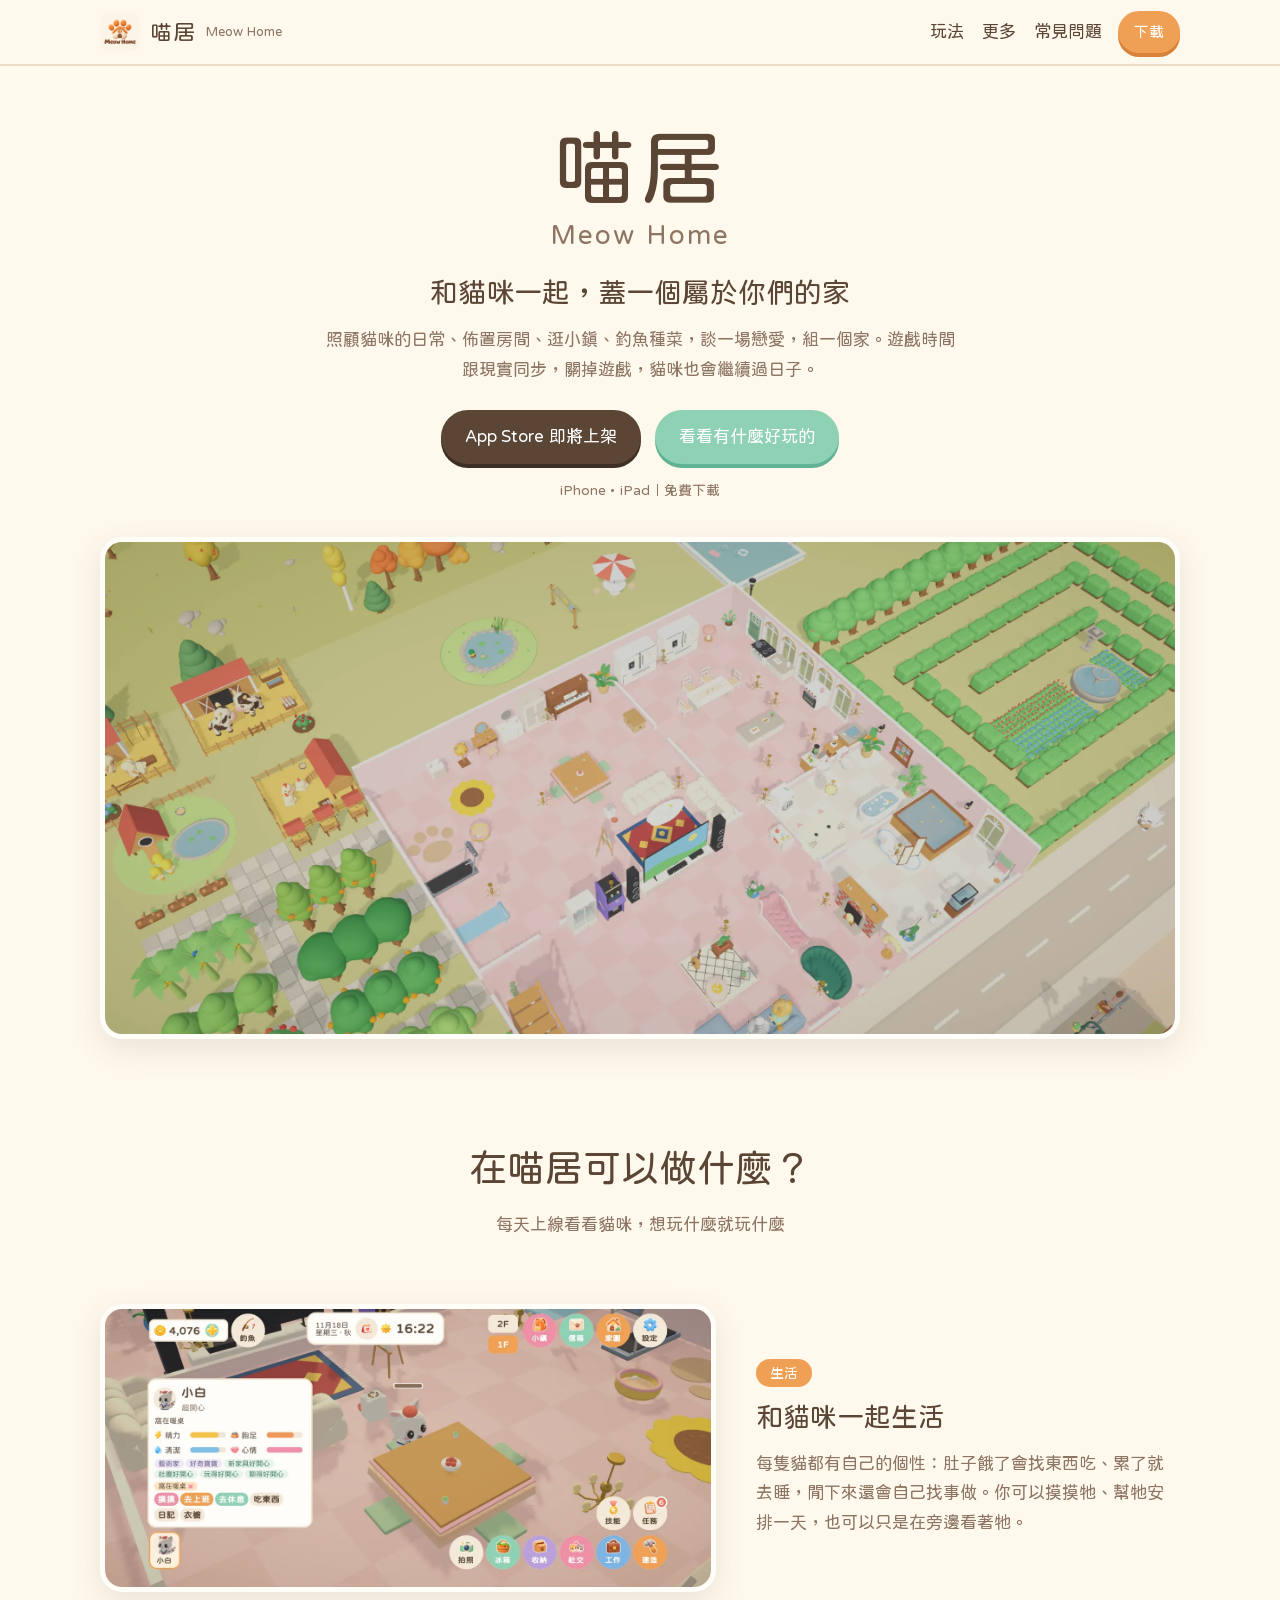
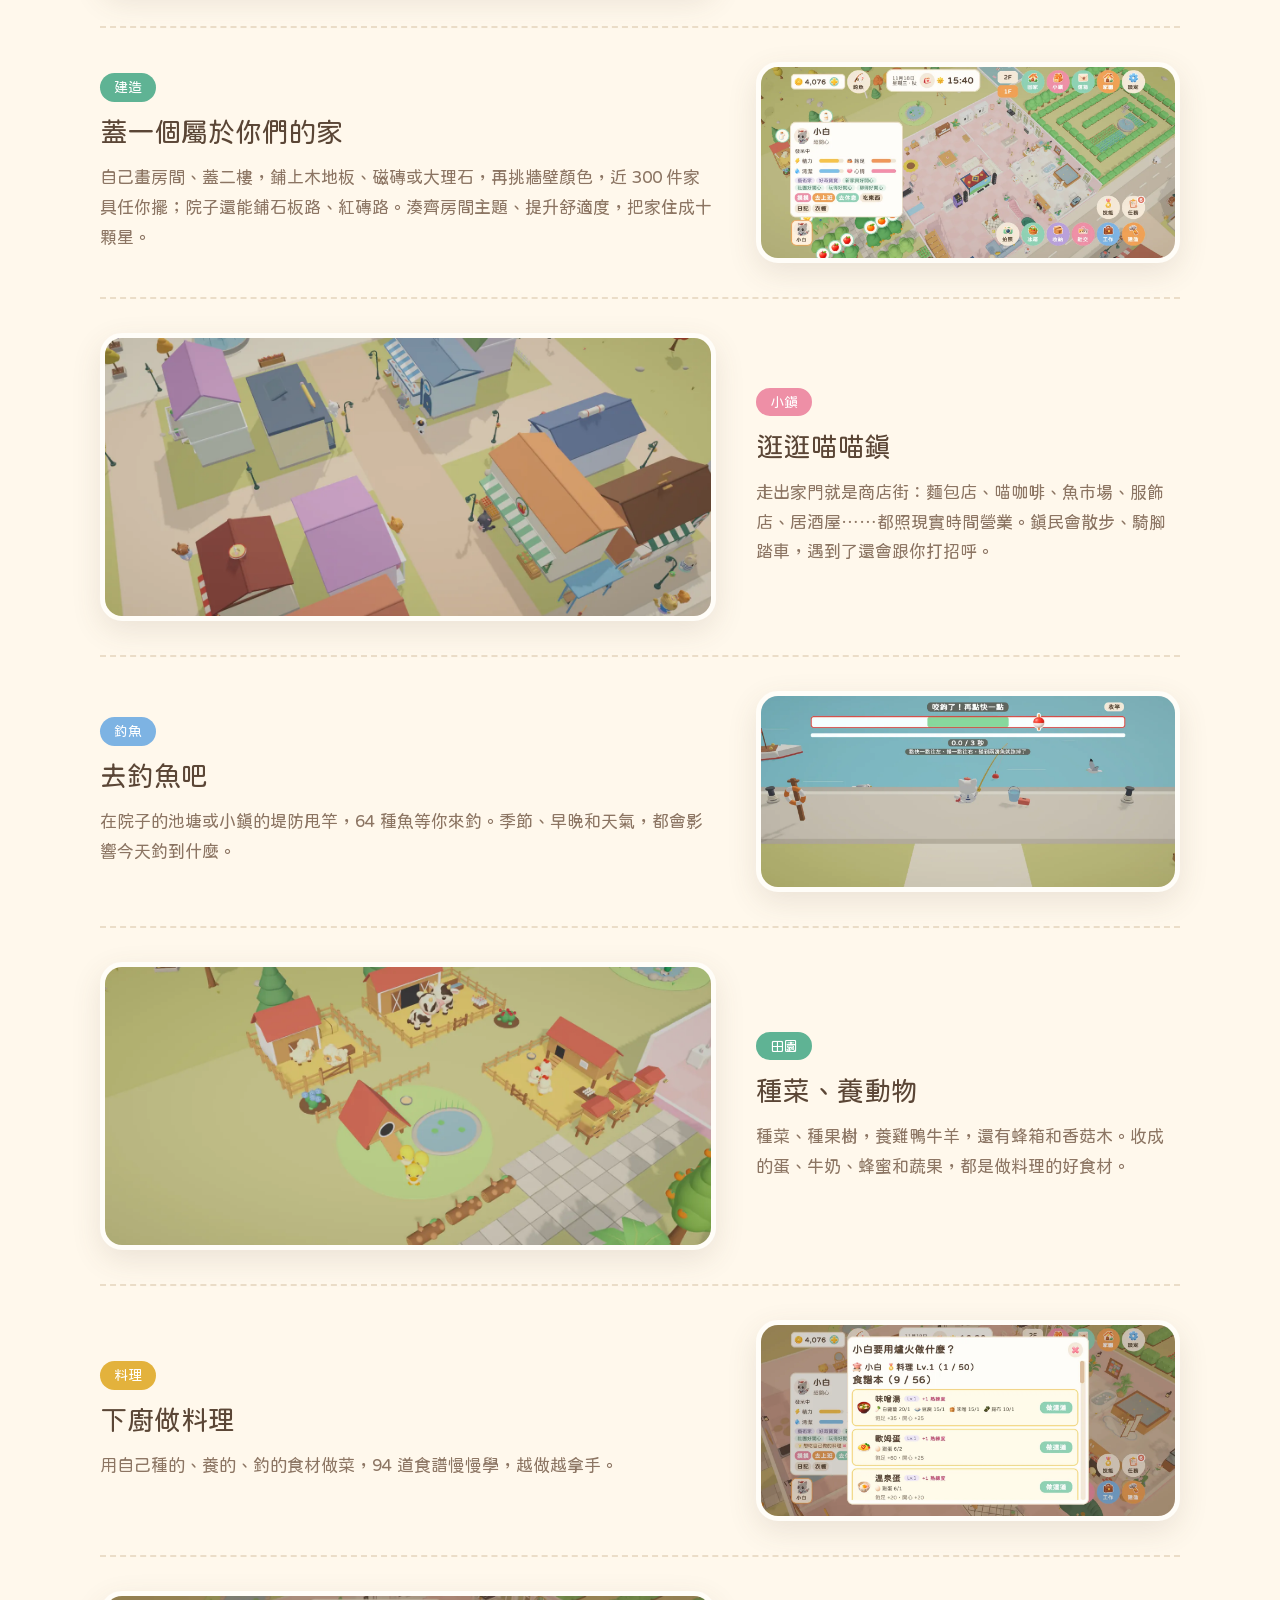
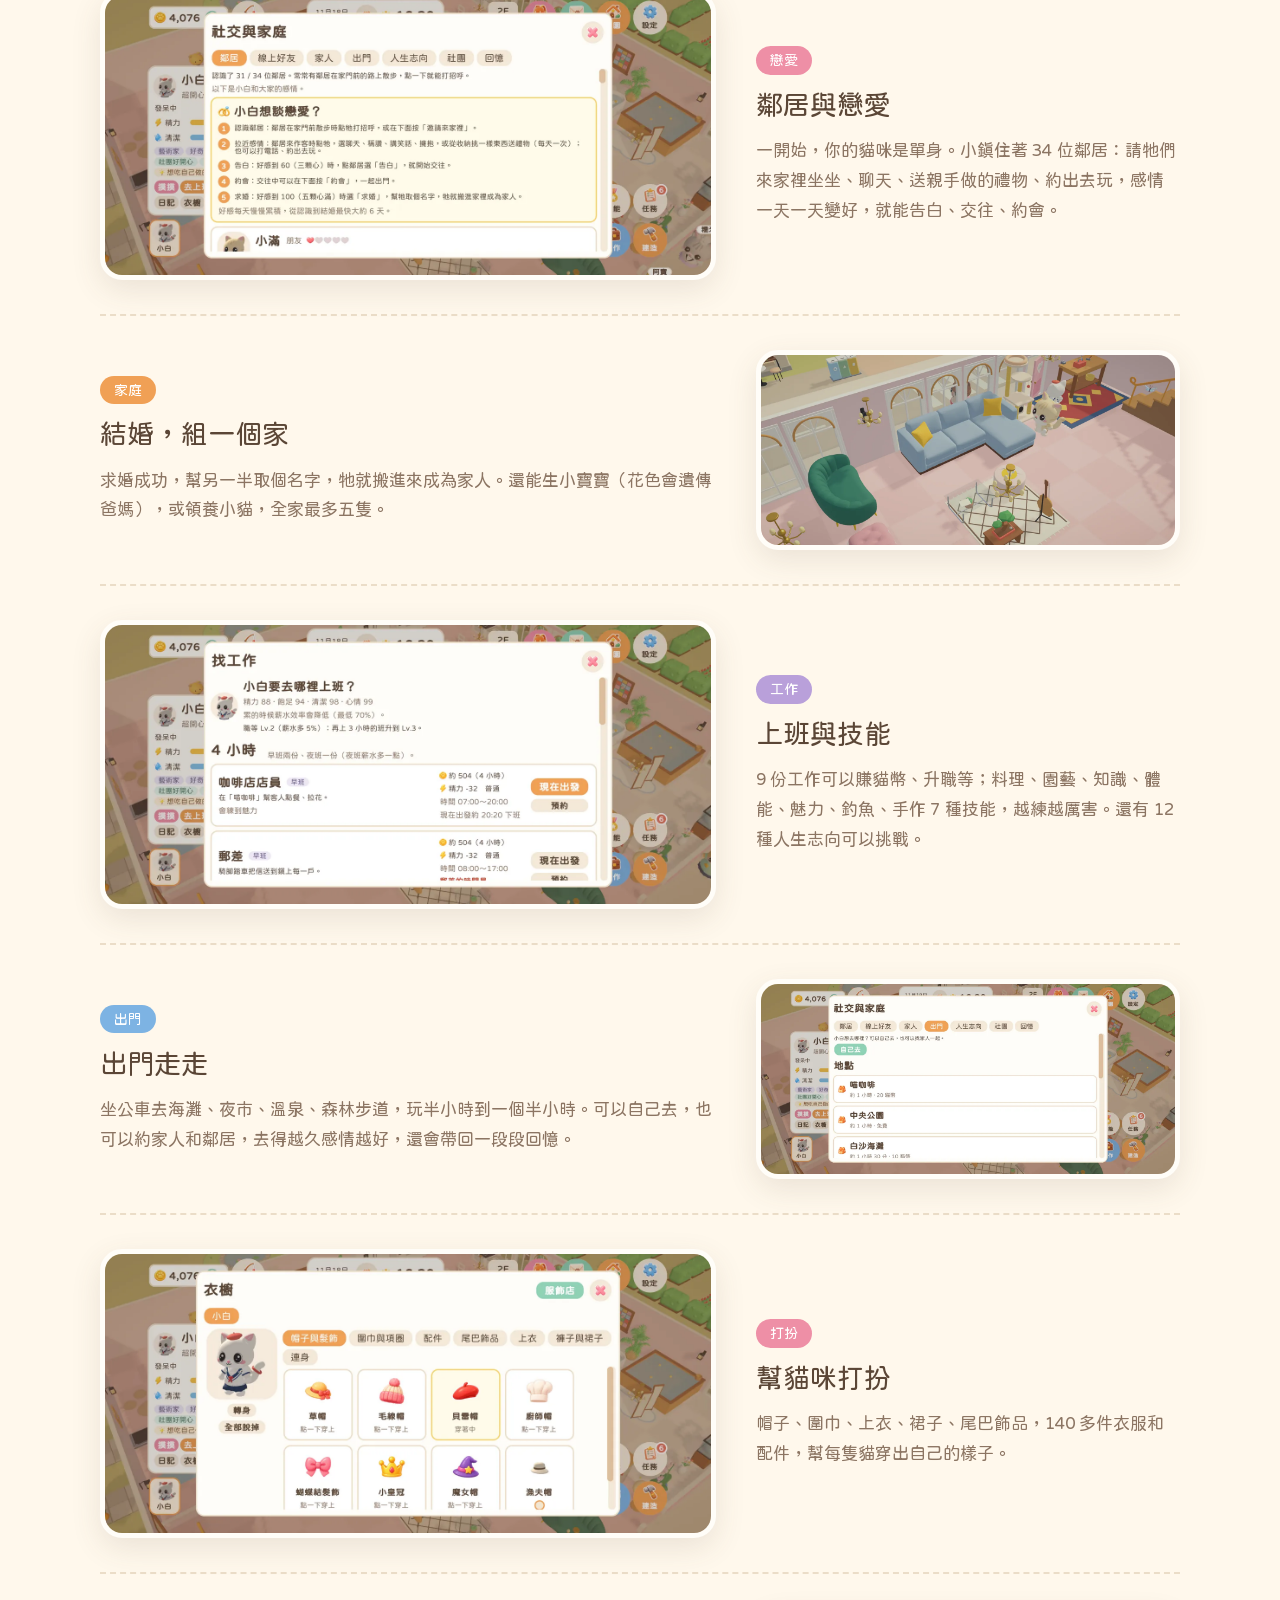
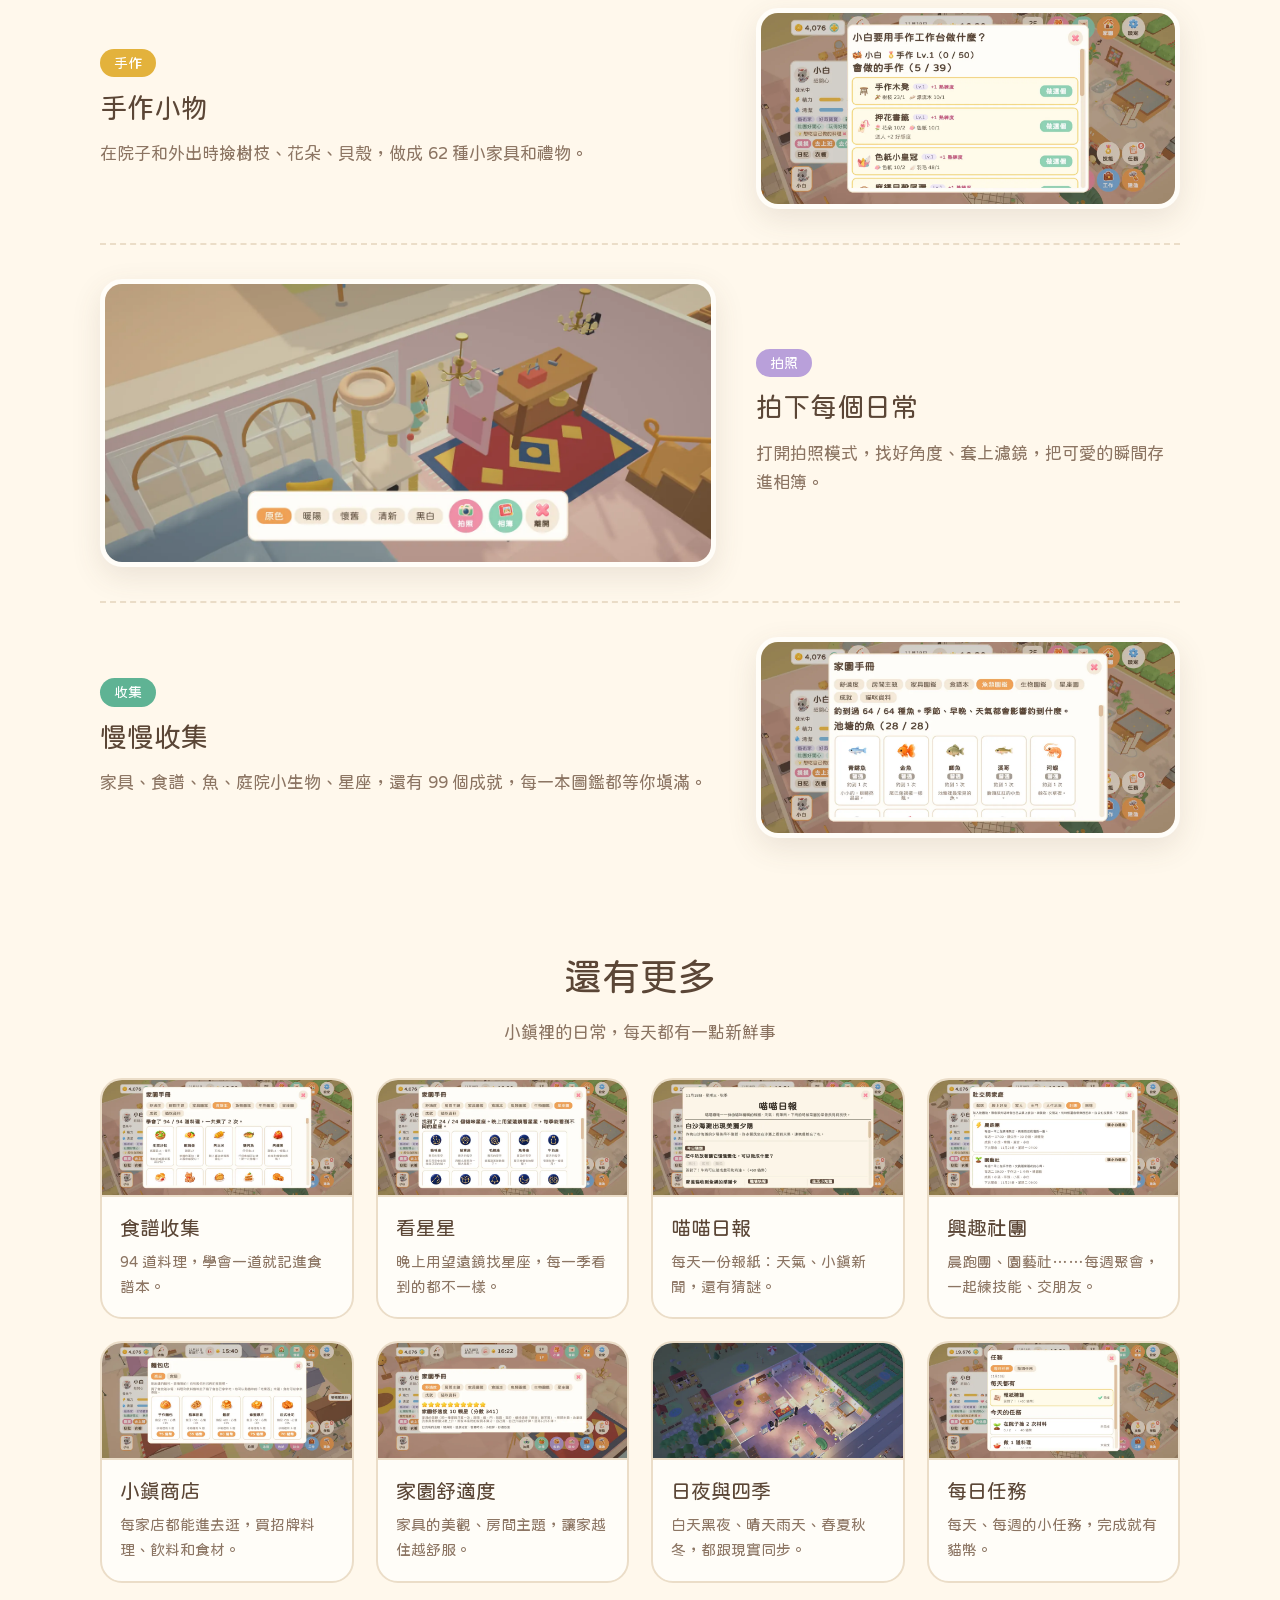
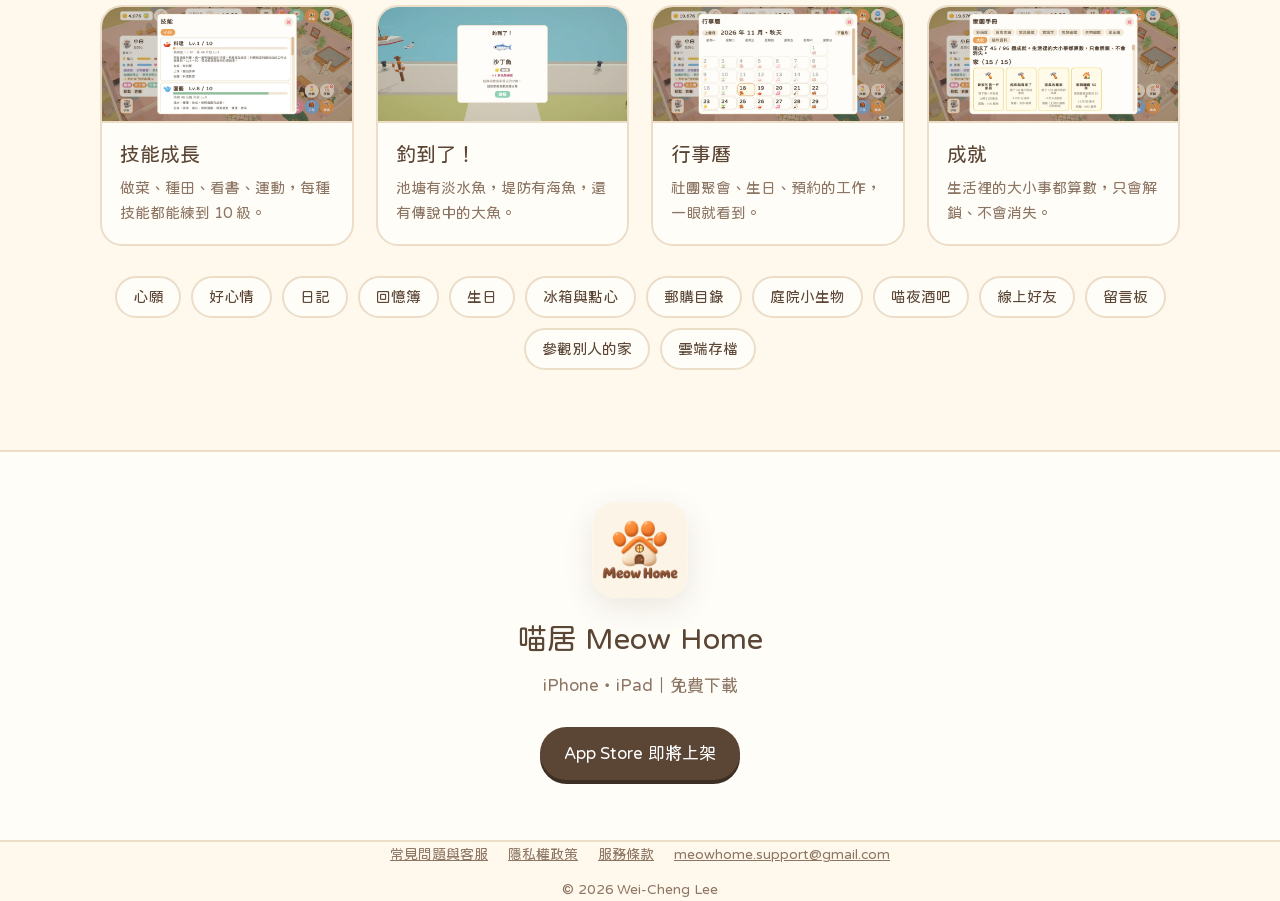
==== commit b179201c: "官網 2026-11-20" ====
--- a/index.html
+++ b/index.html
@@ -64,7 +64,7 @@
       <div>
         <span class="chip c2">建造</span>
         <h3>蓋一個屬於你們的家</h3>
-        <p>自己畫房間、蓋二樓、挑地板和壁紙，近 300 件家具任你擺。湊齊房間主題、提升舒適度，把家住成十顆星。</p>
+        <p>自己畫房間、蓋二樓，鋪上木地板、磁磚或大理石，再挑牆壁顏色，近 300 件家具任你擺；院子還能鋪石板路、紅磚路。湊齊房間主題、提升舒適度，把家住成十顆星。</p>
       </div>
     </article>
 
@@ -109,7 +109,7 @@
       <div>
         <span class="chip c3">戀愛</span>
         <h3>鄰居與戀愛</h3>
-        <p>小鎮住著 34 位鄰居。請他們來家裡坐坐、聊天、送禮物，感情好了就告白、約會。</p>
+        <p>一開始，你的貓咪是單身。小鎮住著 34 位鄰居：請牠們來家裡坐坐、聊天、送親手做的禮物、約出去玩，感情一天一天變好，就能告白、交往、約會。</p>
       </div>
     </article>
 
@@ -118,7 +118,7 @@
       <div>
         <span class="chip c1">家庭</span>
         <h3>結婚，組一個家</h3>
-        <p>求婚成功，另一半就會搬進來。還能生小寶寶（花色會遺傳爸媽），或領養小貓，全家最多五隻。</p>
+        <p>求婚成功，幫另一半取個名字，牠就搬進來成為家人。還能生小寶寶（花色會遺傳爸媽），或領養小貓，全家最多五隻。</p>
       </div>
     </article>
 
@@ -136,7 +136,7 @@
       <div>
         <span class="chip c4">出門</span>
         <h3>出門走走</h3>
-        <p>坐公車去海灘、夜市、溫泉、森林步道，可以自己去，也可以約家人和鄰居，帶回一段段回憶。</p>
+        <p>坐公車去海灘、夜市、溫泉、森林步道，玩半小時到一個半小時。可以自己去，也可以約家人和鄰居，去得越久感情越好，還會帶回一段段回憶。</p>
       </div>
     </article>
 
@@ -172,7 +172,7 @@
       <div>
         <span class="chip c2">收集</span>
         <h3>慢慢收集</h3>
-        <p>家具、訪客貓、食譜、魚、庭院小生物、星座，還有 101 個成就，每一本圖鑑都等你填滿。</p>
+        <p>家具、食譜、魚、庭院小生物、星座，還有 99 個成就，每一本圖鑑都等你填滿。</p>
       </div>
     </article>
   </section>
@@ -181,7 +181,7 @@
     <h2 class="section-title">還有更多</h2>
     <p class="section-sub">小鎮裡的日常，每天都有一點新鮮事</p>
     <div class="more">
-      <div class="card"><img src="img/visitors.webp" width="900" height="414" loading="lazy" alt="訪客圖鑑"><div><h4>訪客貓</h4><p>在院子擺玩具，24 隻訪客貓會來玩。</p></div></div>
+      <div class="card"><img src="img/recipes.webp" width="900" height="414" loading="lazy" alt="食譜本"><div><h4>食譜收集</h4><p>94 道料理，學會一道就記進食譜本。</p></div></div>
       <div class="card"><img src="img/stars.webp" width="900" height="414" loading="lazy" alt="星座圖"><div><h4>看星星</h4><p>晚上用望遠鏡找星座，每一季看到的都不一樣。</p></div></div>
       <div class="card"><img src="img/news.webp" width="900" height="414" loading="lazy" alt="喵喵日報"><div><h4>喵喵日報</h4><p>每天一份報紙：天氣、小鎮新聞，還有猜謎。</p></div></div>
       <div class="card"><img src="img/clubs.webp" width="900" height="414" loading="lazy" alt="興趣社團"><div><h4>興趣社團</h4><p>晨跑團、園藝社……每週聚會，一起練技能、交朋友。</p></div></div>
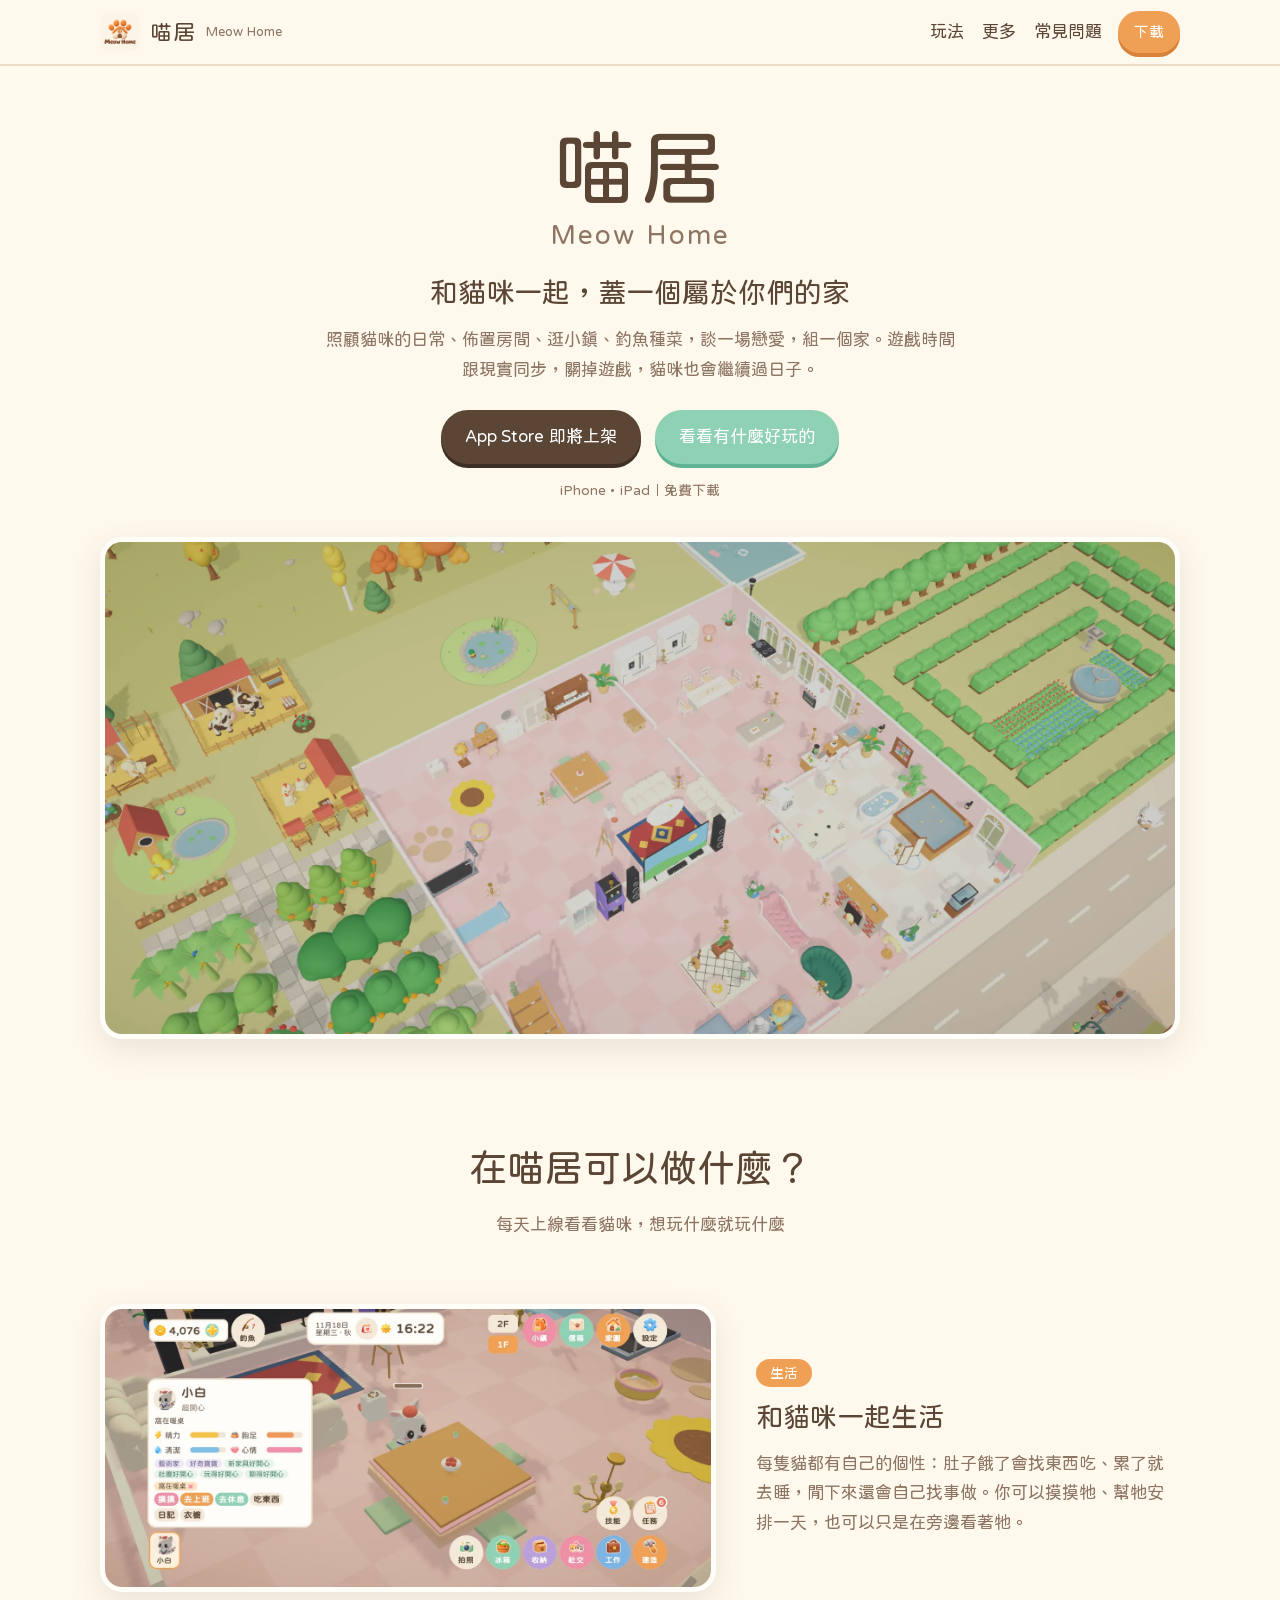
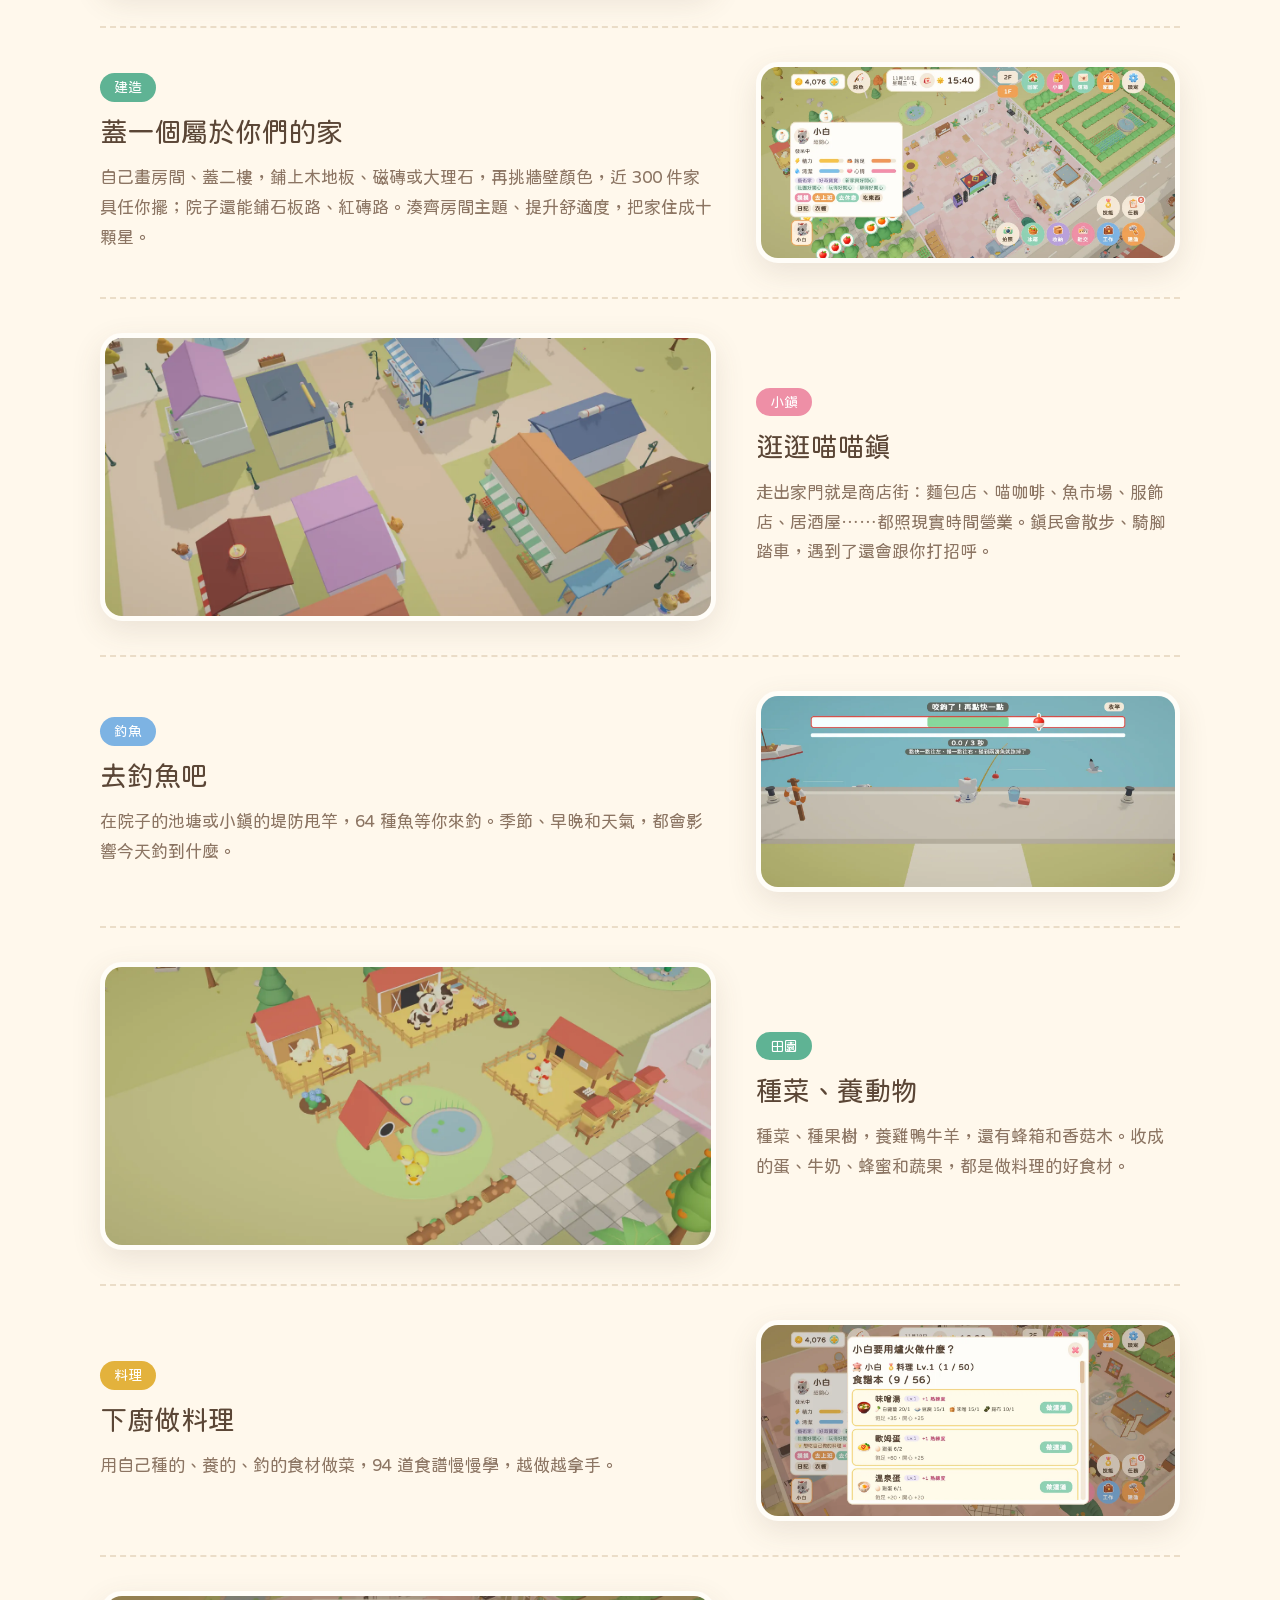
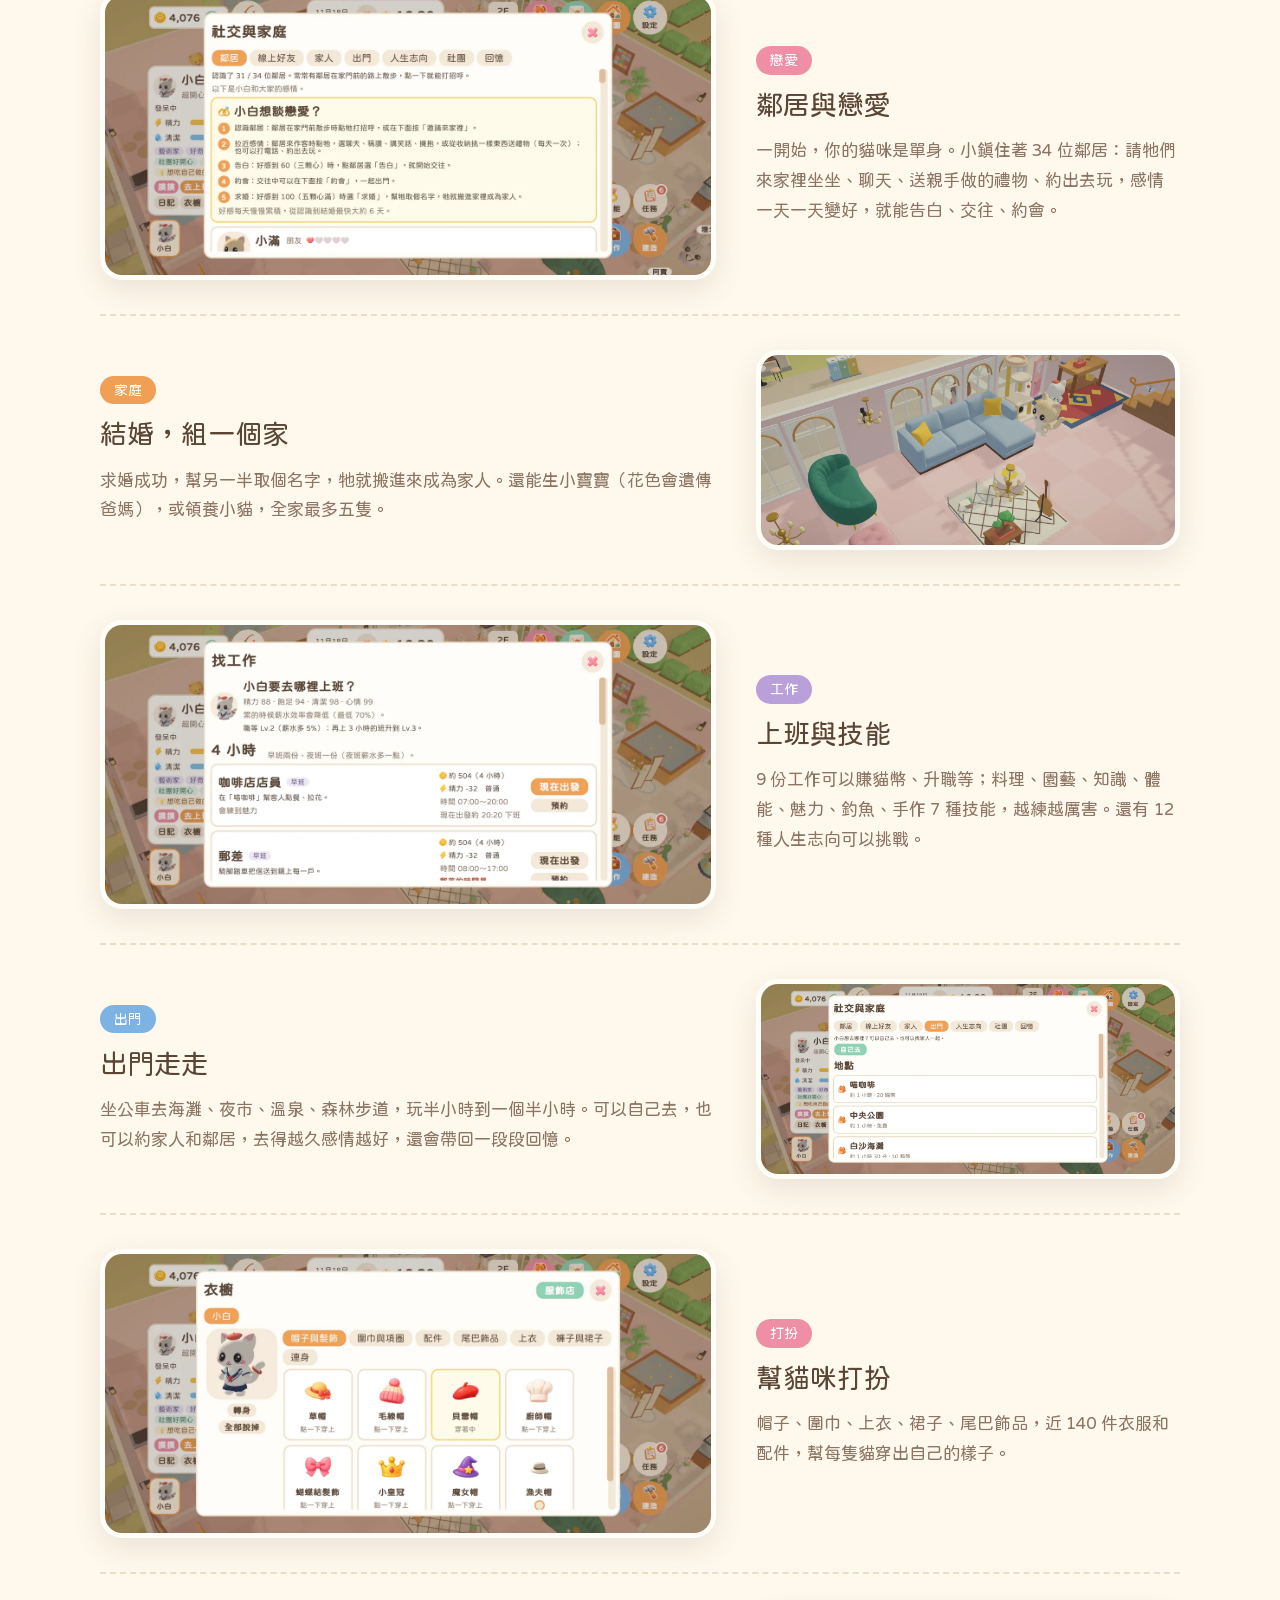
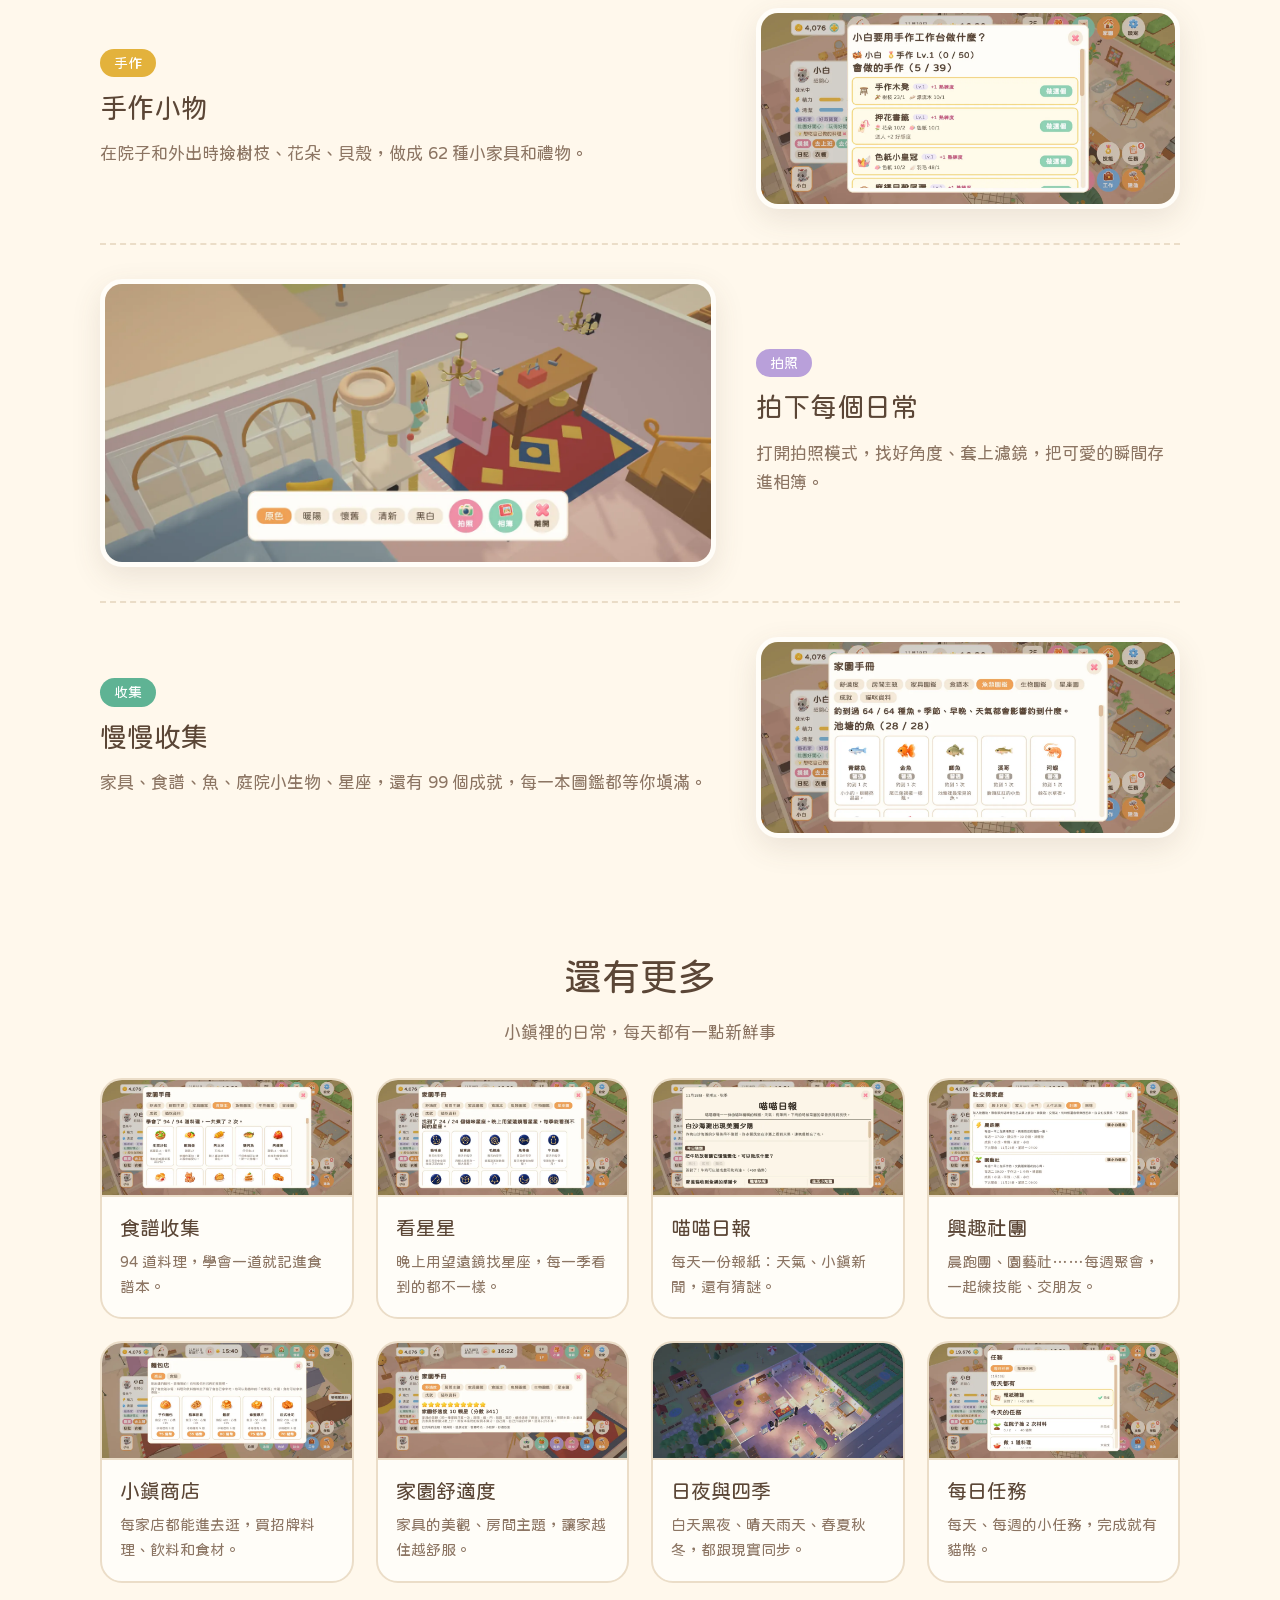
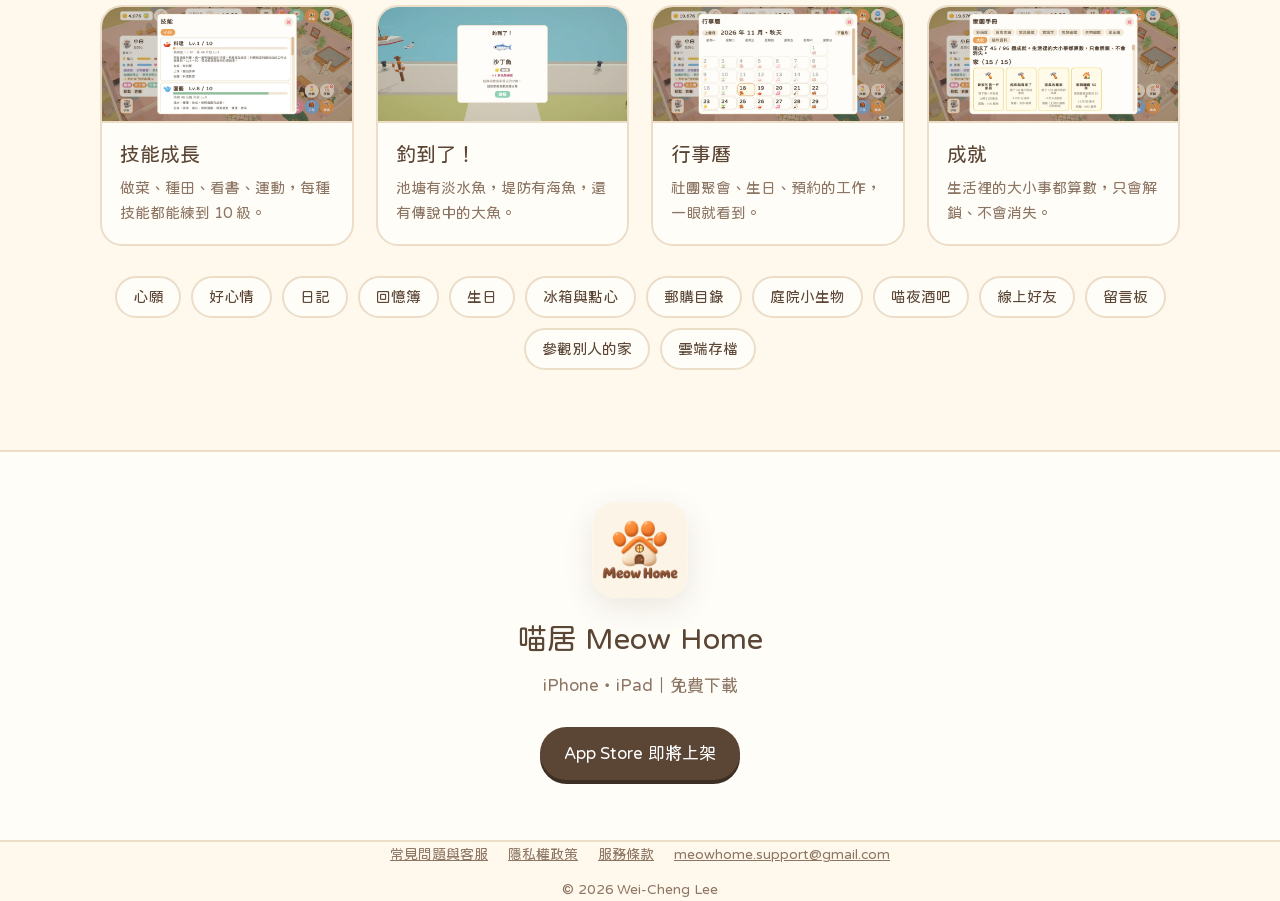
==== commit 3b843cf4: "官網 2026-11-20" ====
--- a/index.html
+++ b/index.html
@@ -145,7 +145,7 @@
       <div>
         <span class="chip c3">打扮</span>
         <h3>幫貓咪打扮</h3>
-        <p>帽子、圍巾、上衣、裙子、尾巴飾品，140 多件衣服和配件，幫每隻貓穿出自己的樣子。</p>
+        <p>帽子、圍巾、上衣、裙子、尾巴飾品，近 140 件衣服和配件，幫每隻貓穿出自己的樣子。</p>
       </div>
     </article>
 
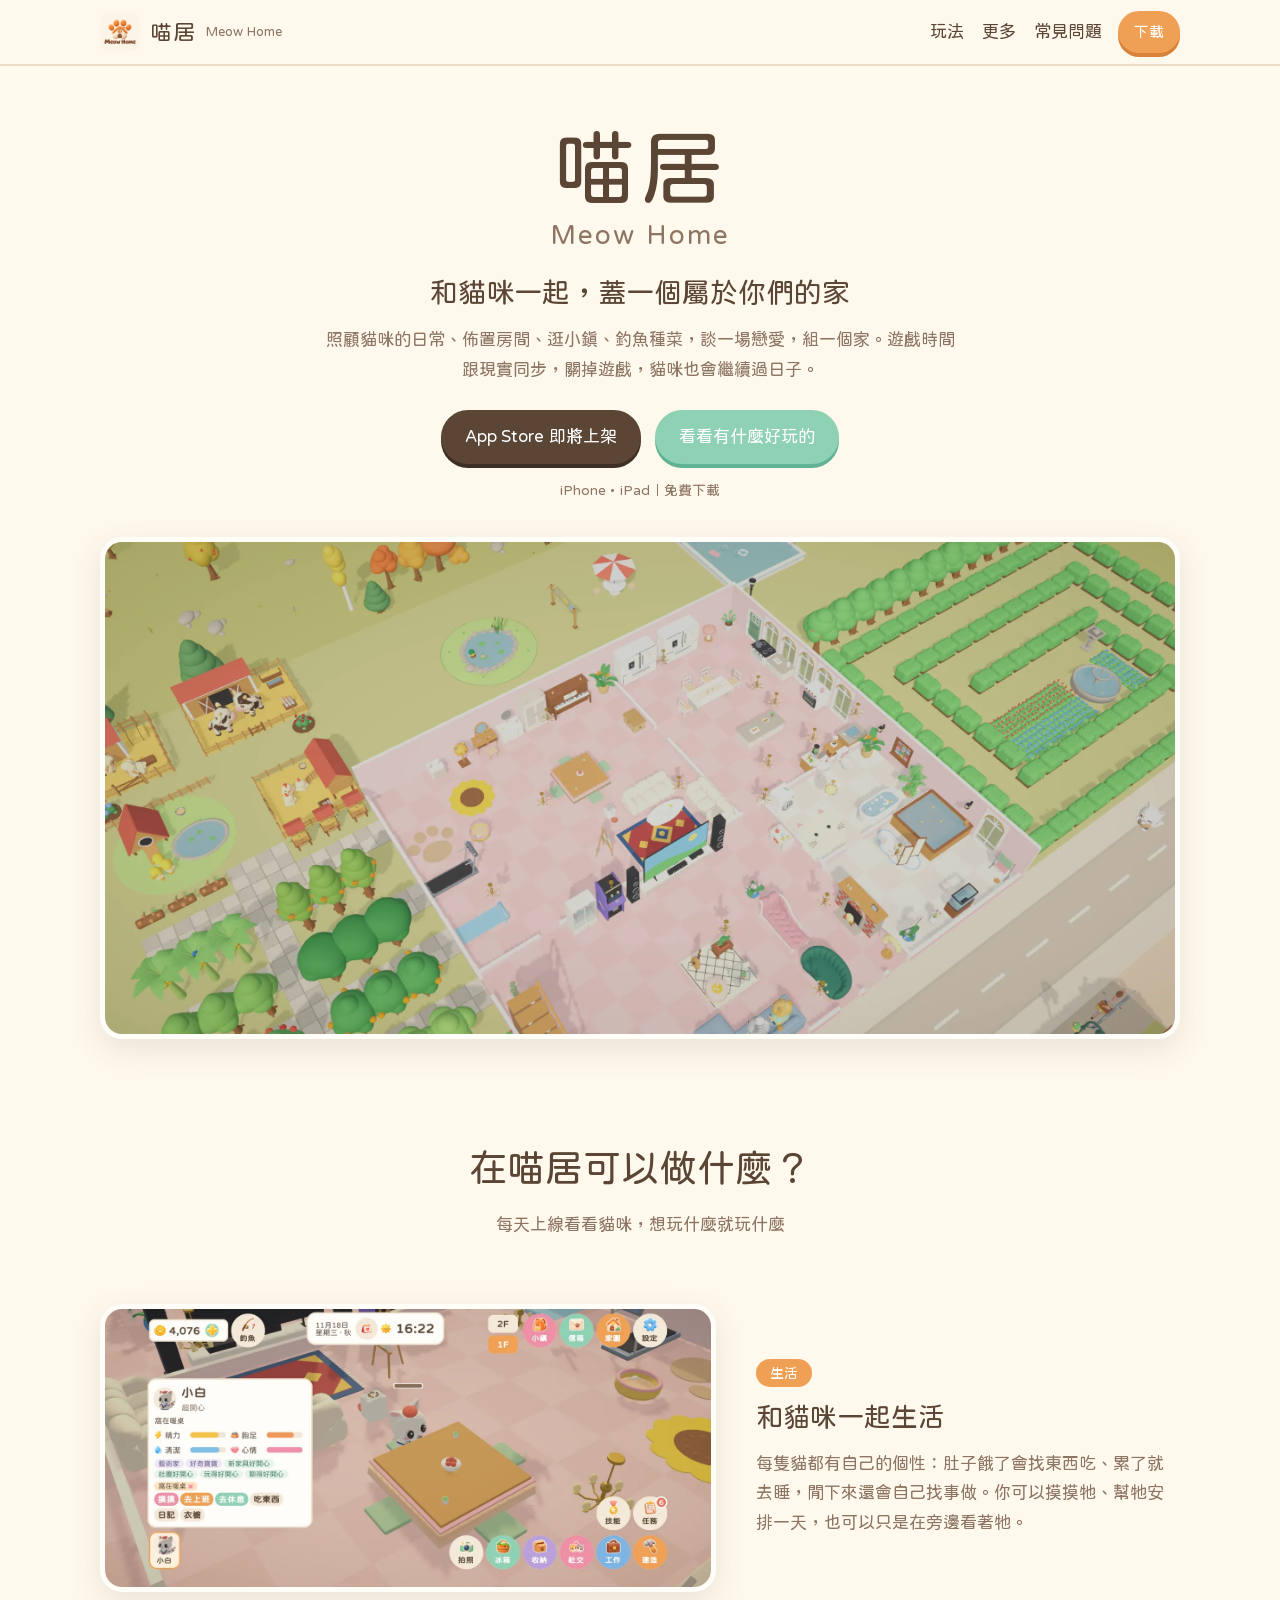
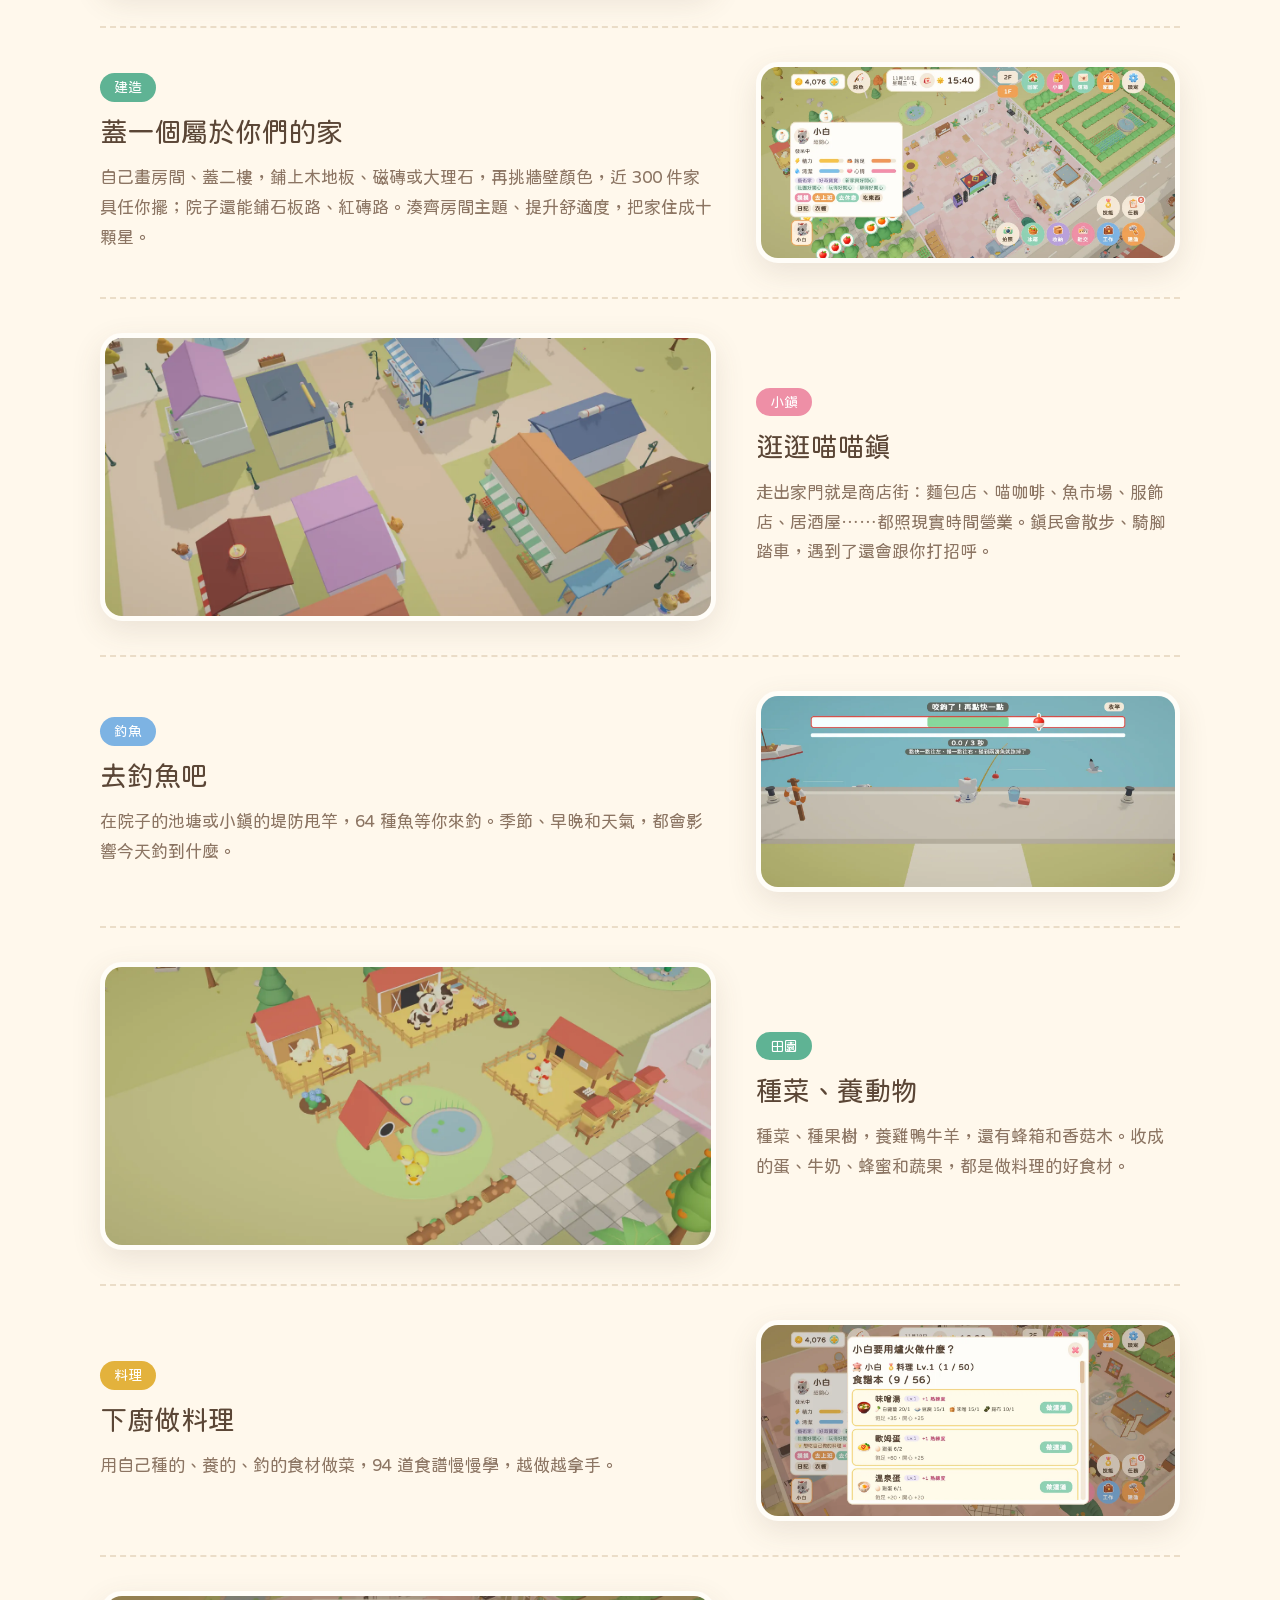
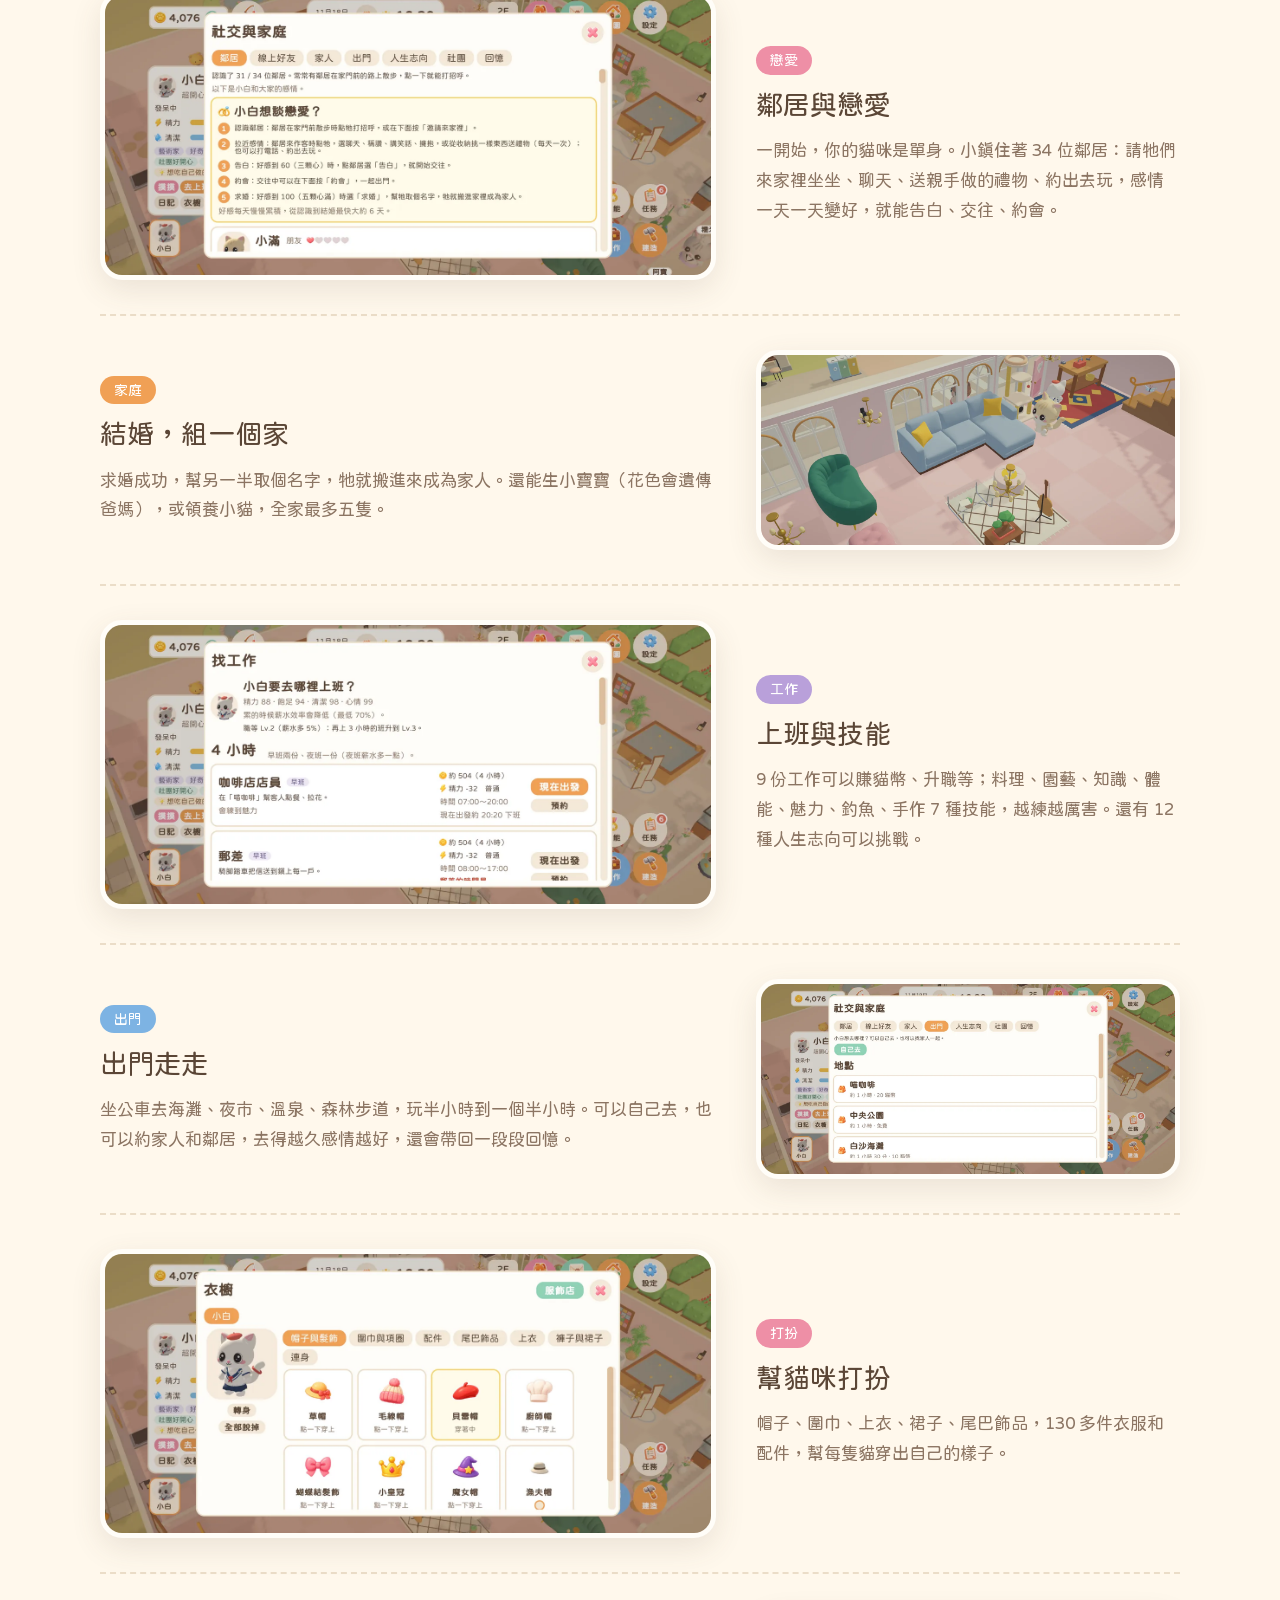
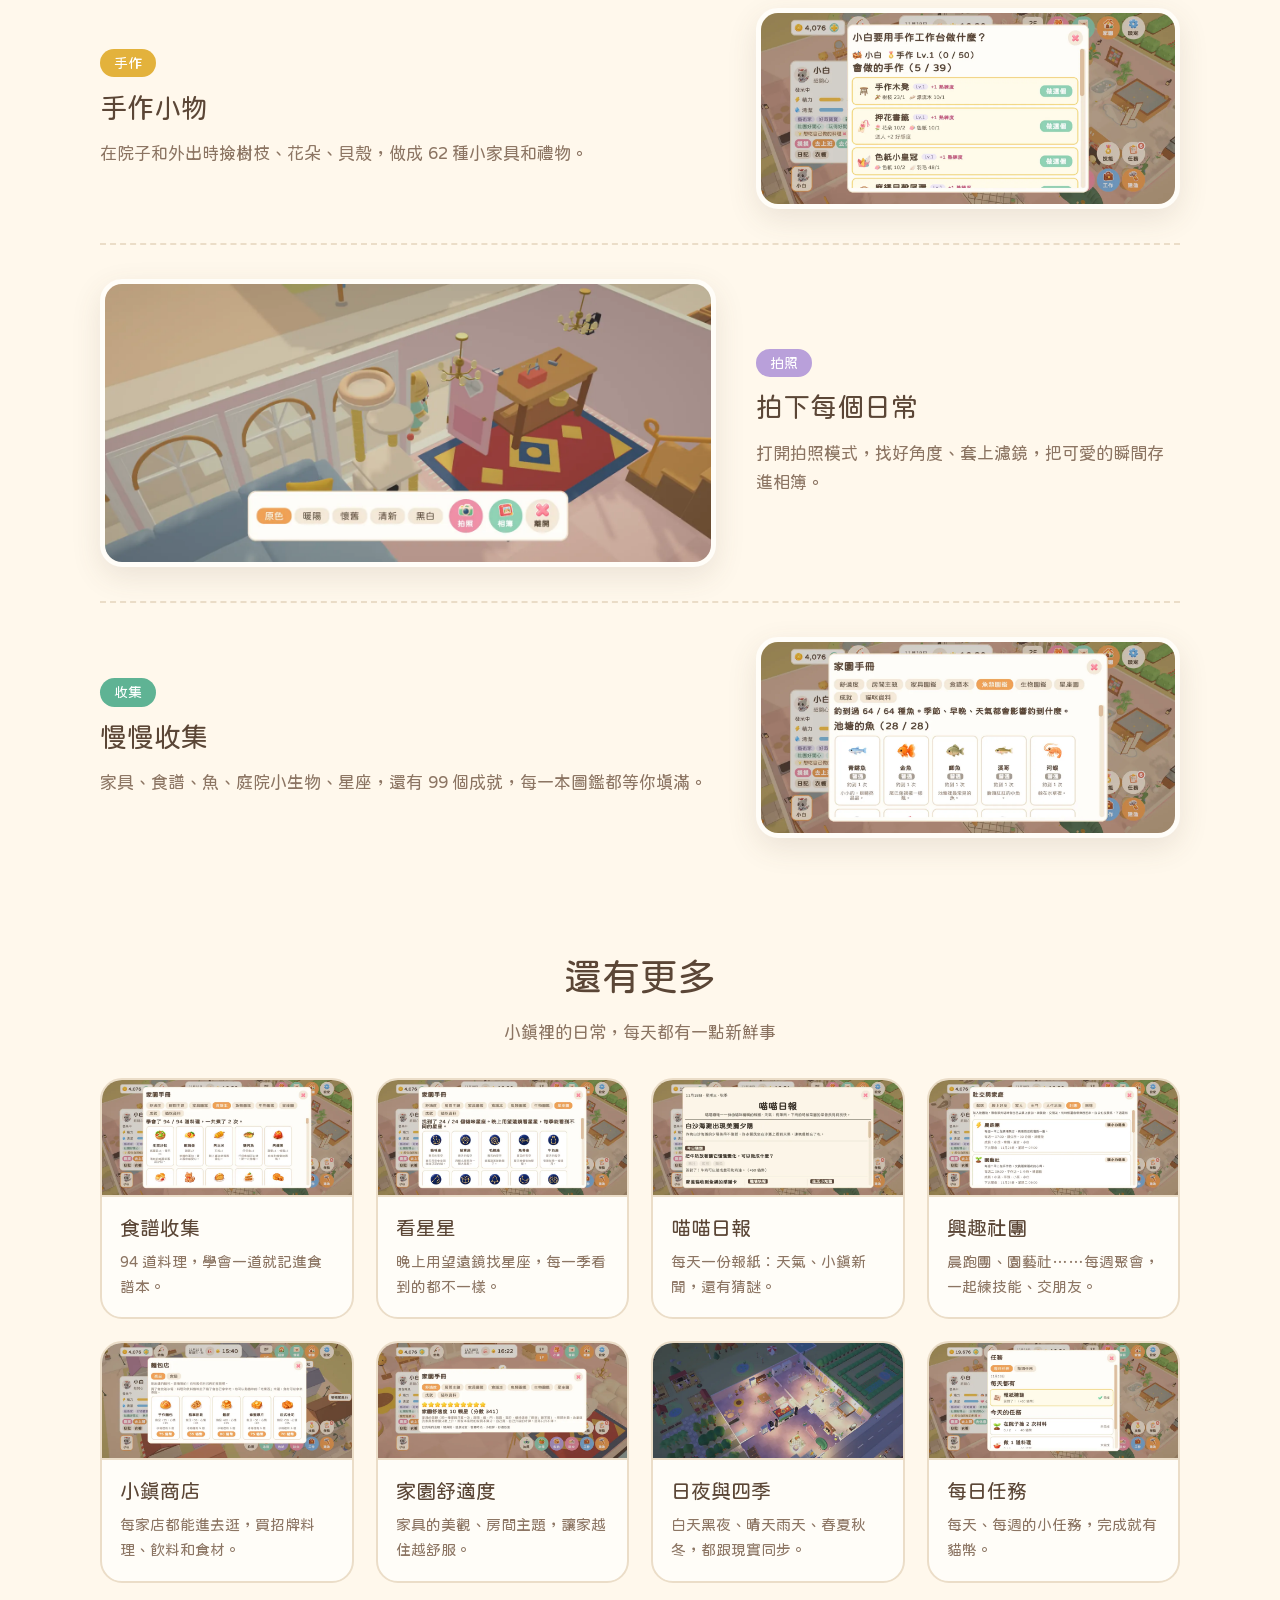
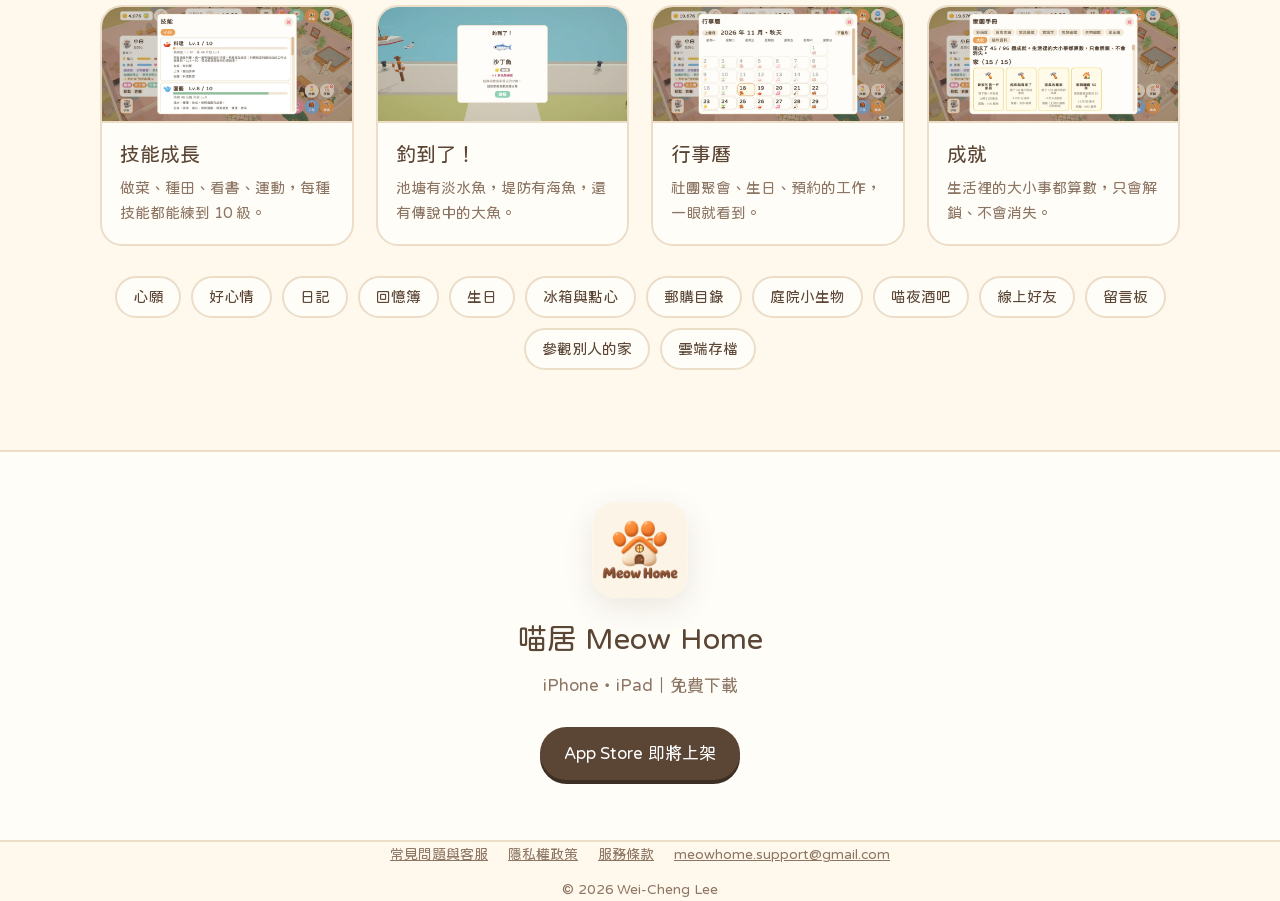
==== commit 75686abb: "官網 2026-11-20" ====
--- a/index.html
+++ b/index.html
@@ -145,7 +145,7 @@
       <div>
         <span class="chip c3">打扮</span>
         <h3>幫貓咪打扮</h3>
-        <p>帽子、圍巾、上衣、裙子、尾巴飾品，近 140 件衣服和配件，幫每隻貓穿出自己的樣子。</p>
+        <p>帽子、圍巾、上衣、裙子、尾巴飾品，130 多件衣服和配件，幫每隻貓穿出自己的樣子。</p>
       </div>
     </article>
 
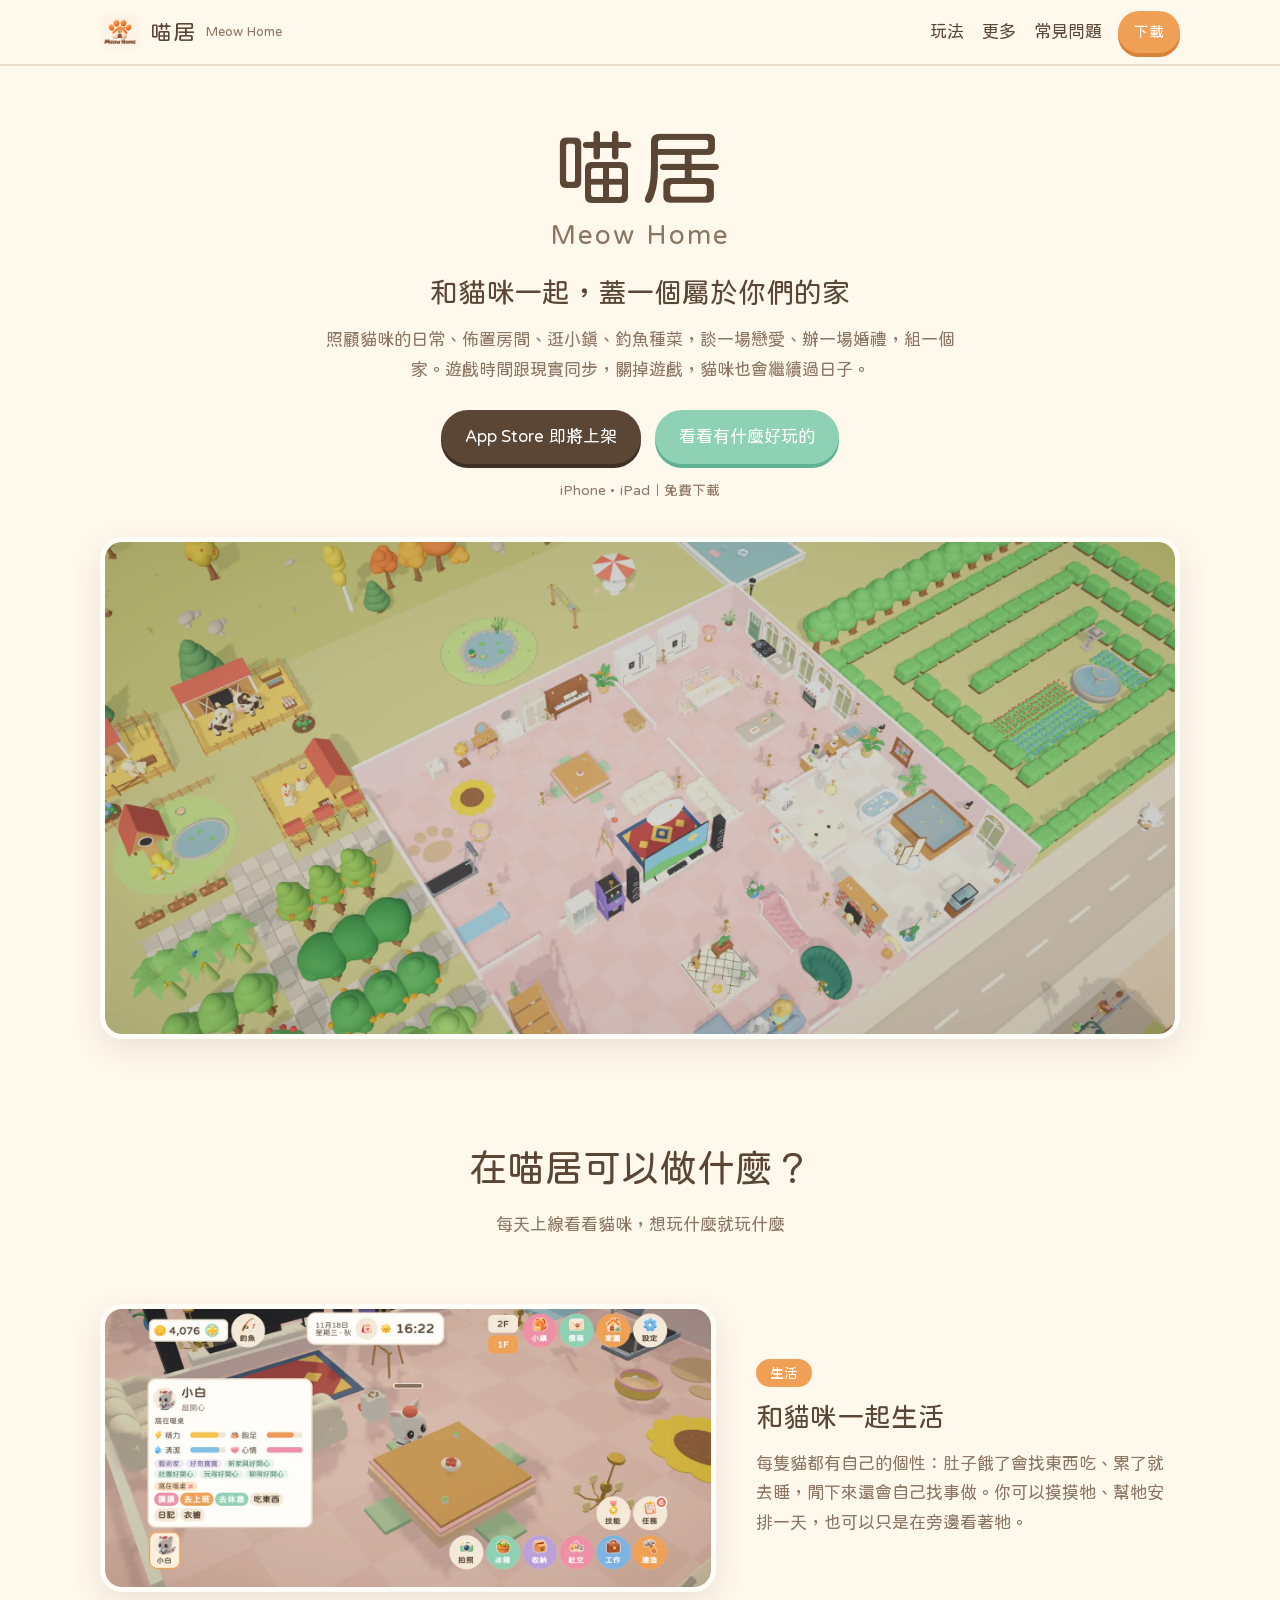
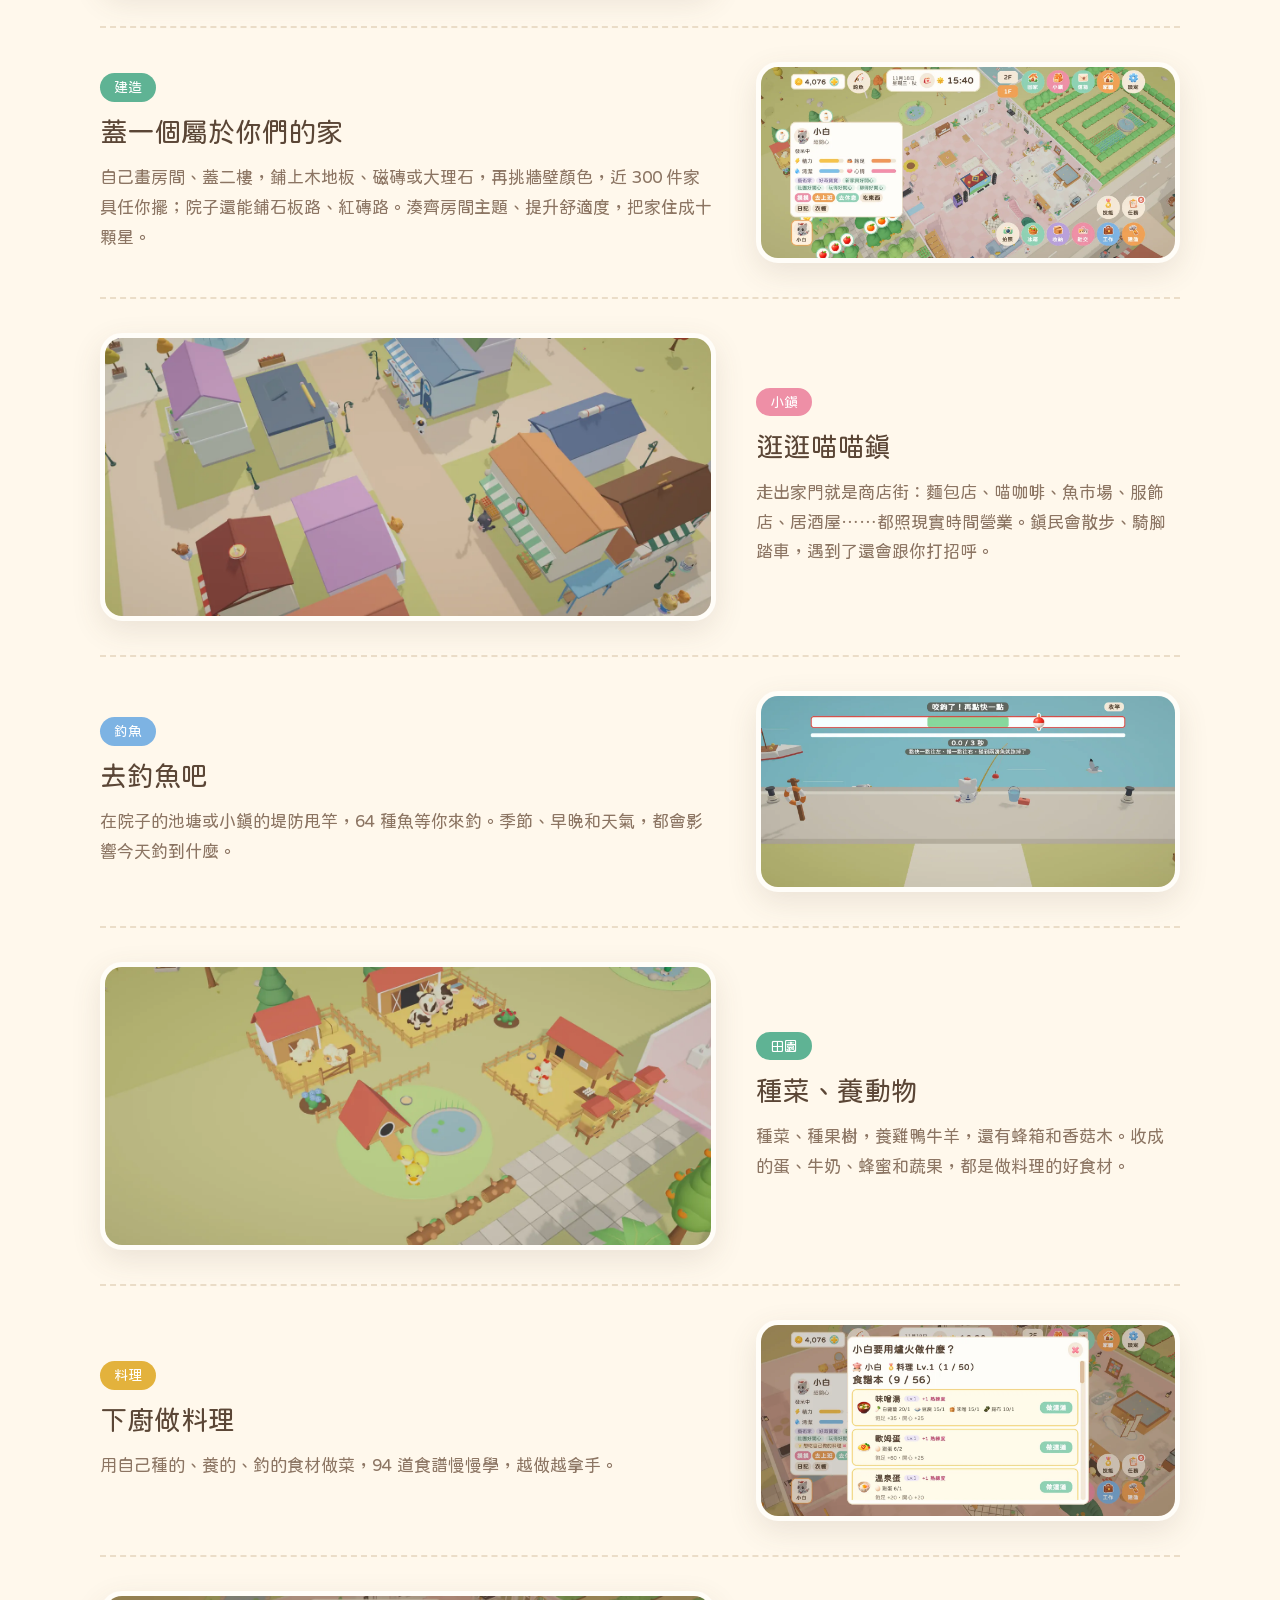
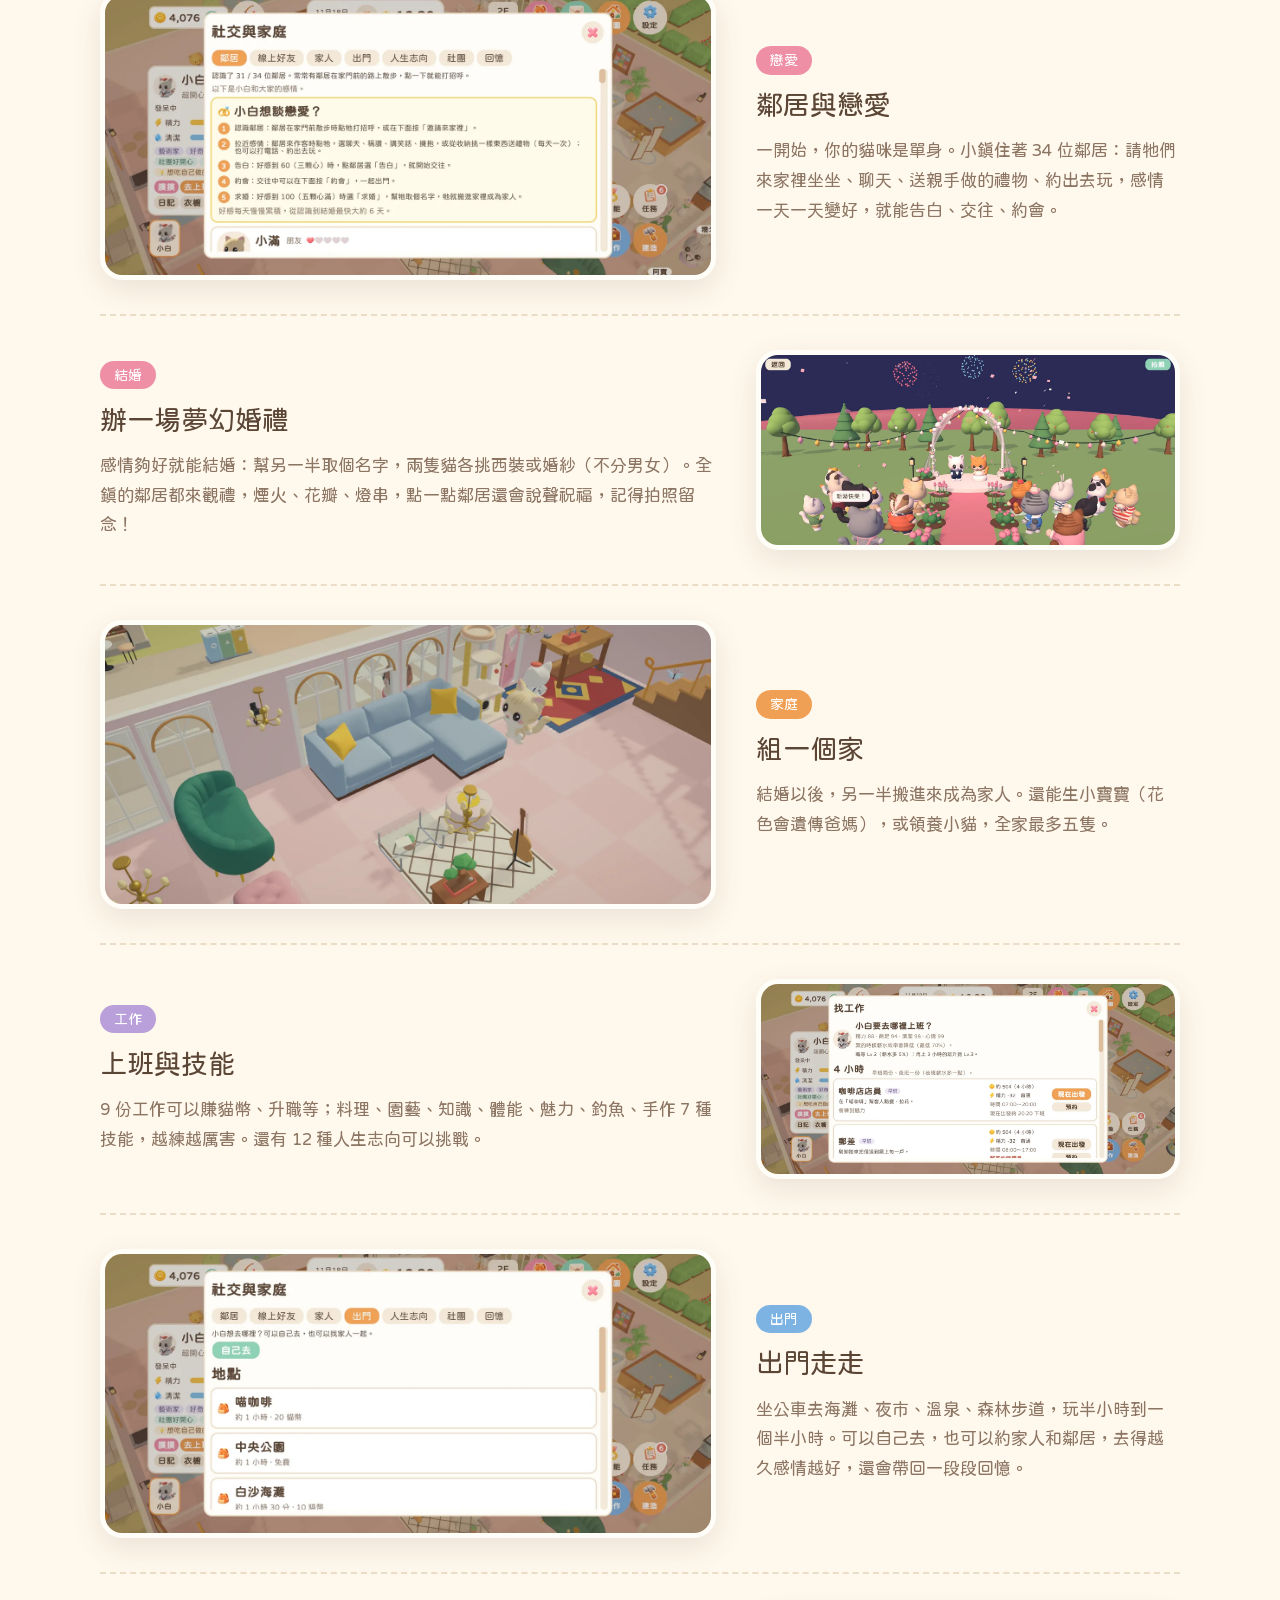
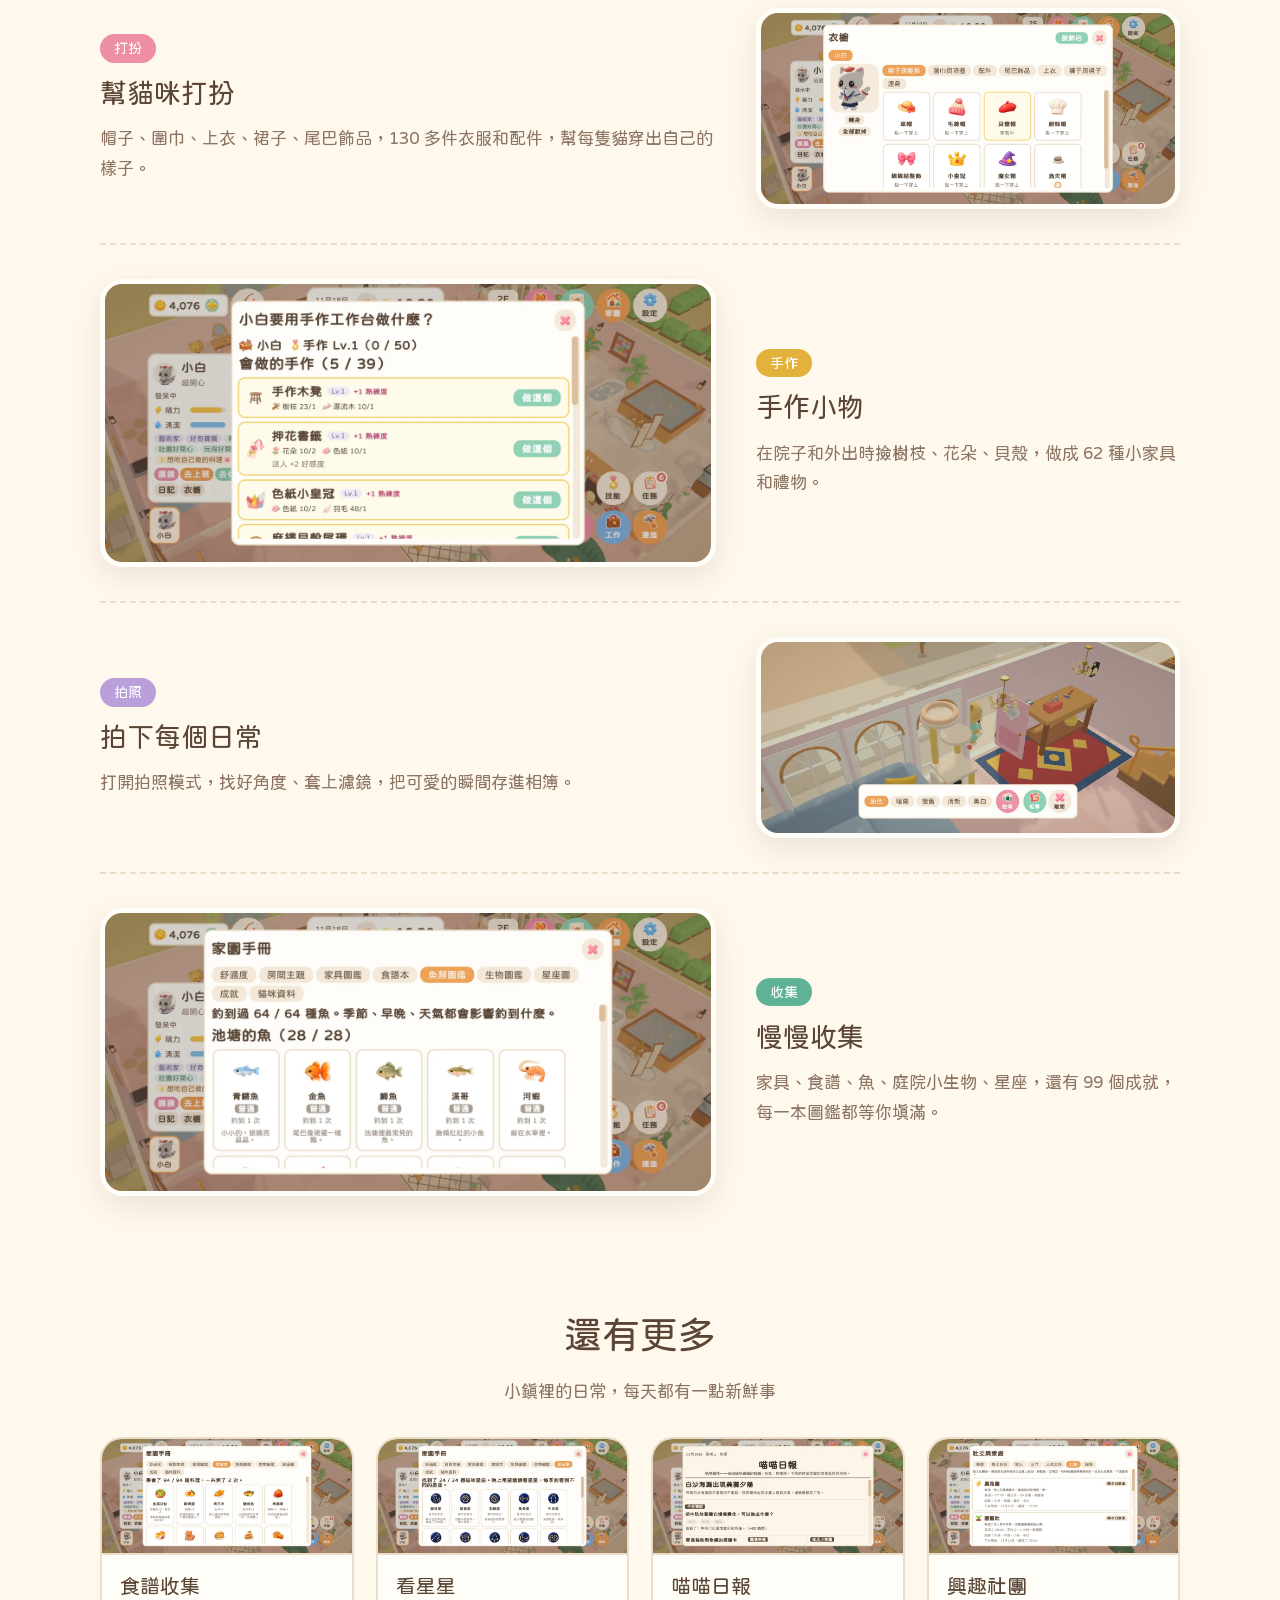
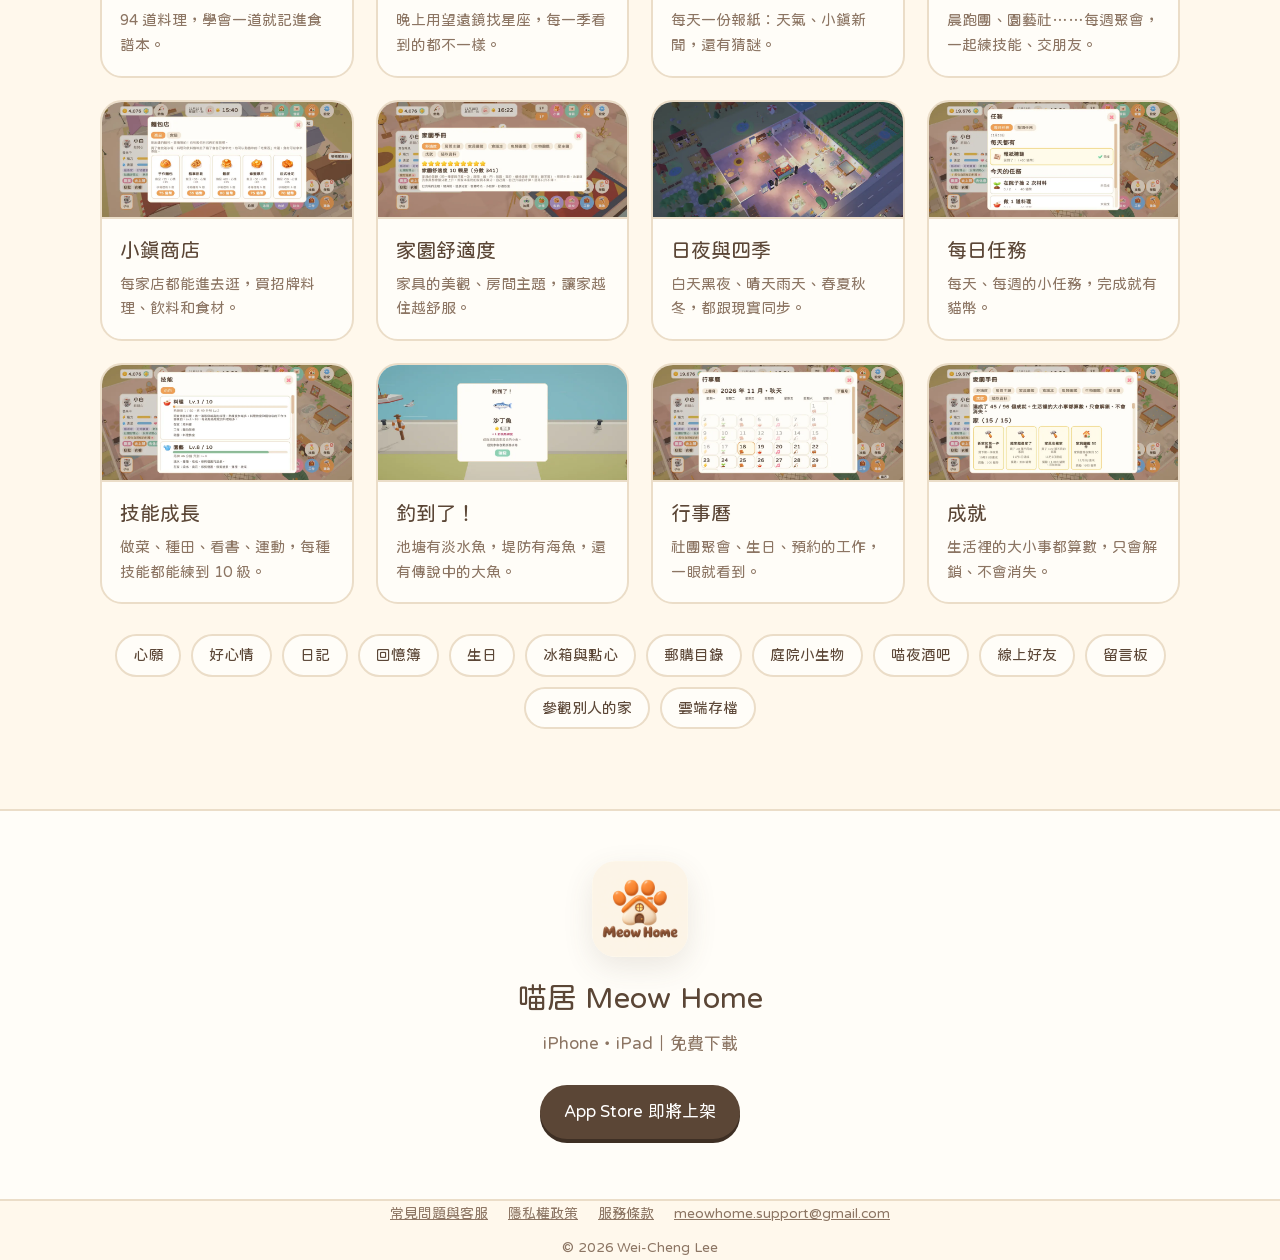
==== commit f68419f8: "官網 2026-11-25" ====
--- a/index.html
+++ b/index.html
@@ -4,7 +4,7 @@
   <meta charset="utf-8">
   <meta name="viewport" content="width=device-width, initial-scale=1">
   <title>喵居 Meow Home｜和貓咪一起，蓋一個屬於你們的家</title>
-  <meta name="description" content="喵居是一款和貓咪一起生活的模擬遊戲：照顧貓咪、佈置房間、逛小鎮、釣魚種菜、談戀愛、組一個家。遊戲時間跟現實同步，iPhone、iPad 免費下載。">
+  <meta name="description" content="喵居是一款和貓咪一起生活的模擬遊戲：照顧貓咪、佈置房間、逛小鎮、釣魚種菜、談戀愛、辦一場婚禮、組一個家。遊戲時間跟現實同步，iPhone、iPad 免費下載。">
   <meta property="og:title" content="喵居 Meow Home">
   <meta property="og:description" content="和貓咪一起，蓋一個屬於你們的家。">
   <meta property="og:image" content="img/hero.webp">
@@ -36,7 +36,7 @@
   <section class="hero wrap">
     <h1>喵居<small>Meow Home</small></h1>
     <p class="tag">和貓咪一起，蓋一個屬於你們的家</p>
-    <p class="lead">照顧貓咪的日常、佈置房間、逛小鎮、釣魚種菜，談一場戀愛，組一個家。遊戲時間跟現實同步，關掉遊戲，貓咪也會繼續過日子。</p>
+    <p class="lead">照顧貓咪的日常、佈置房間、逛小鎮、釣魚種菜，談一場戀愛、辦一場婚禮，組一個家。遊戲時間跟現實同步，關掉遊戲，貓咪也會繼續過日子。</p>
     <div class="cta">
       <!-- 上架後換成 Apple 官方的「Download on the App Store」徽章，連到 App Store 頁面。 -->
       <span class="btn soon">App Store 即將上架</span>
@@ -114,11 +114,20 @@
     </article>
 
     <article class="feature">
+      <img class="shot" src="img/wedding.webp" width="1400" height="644" loading="lazy" alt="婚禮：兩隻貓穿著西裝和婚紗站在花拱門下，鄰居們在下面觀禮，天上放煙火">
+      <div>
+        <span class="chip c3">結婚</span>
+        <h3>辦一場夢幻婚禮</h3>
+        <p>感情夠好就能結婚：幫另一半取個名字，兩隻貓各挑西裝或婚紗（不分男女）。全鎮的鄰居都來觀禮，煙火、花瓣、燈串，點一點鄰居還會說聲祝福，記得拍照留念！</p>
+      </div>
+    </article>
+
+    <article class="feature">
       <img class="shot" src="img/family.webp" width="1400" height="644" loading="lazy" alt="一家人在客廳：夫妻坐在沙發上，小寶寶在貓跳台">
       <div>
         <span class="chip c1">家庭</span>
-        <h3>結婚，組一個家</h3>
-        <p>求婚成功，幫另一半取個名字，牠就搬進來成為家人。還能生小寶寶（花色會遺傳爸媽），或領養小貓，全家最多五隻。</p>
+        <h3>組一個家</h3>
+        <p>結婚以後，另一半搬進來成為家人。還能生小寶寶（花色會遺傳爸媽），或領養小貓，全家最多五隻。</p>
       </div>
     </article>
 
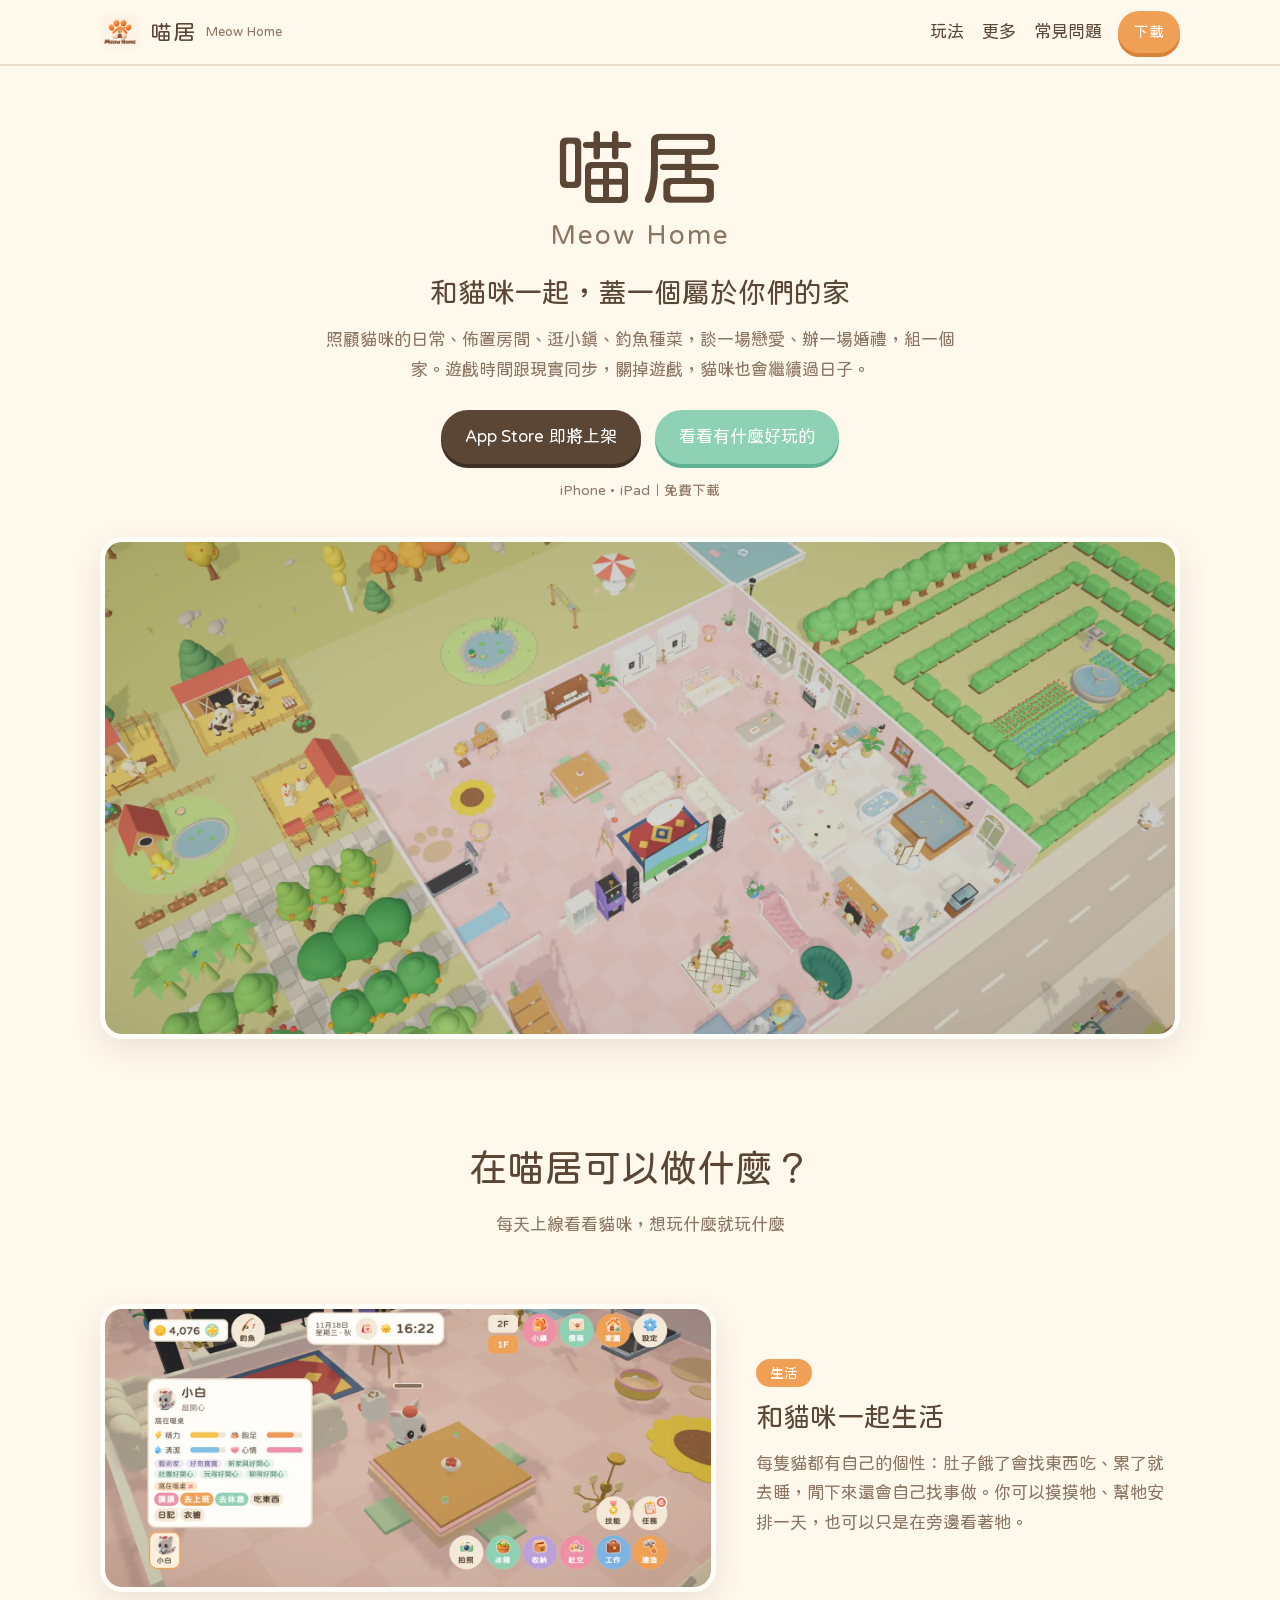
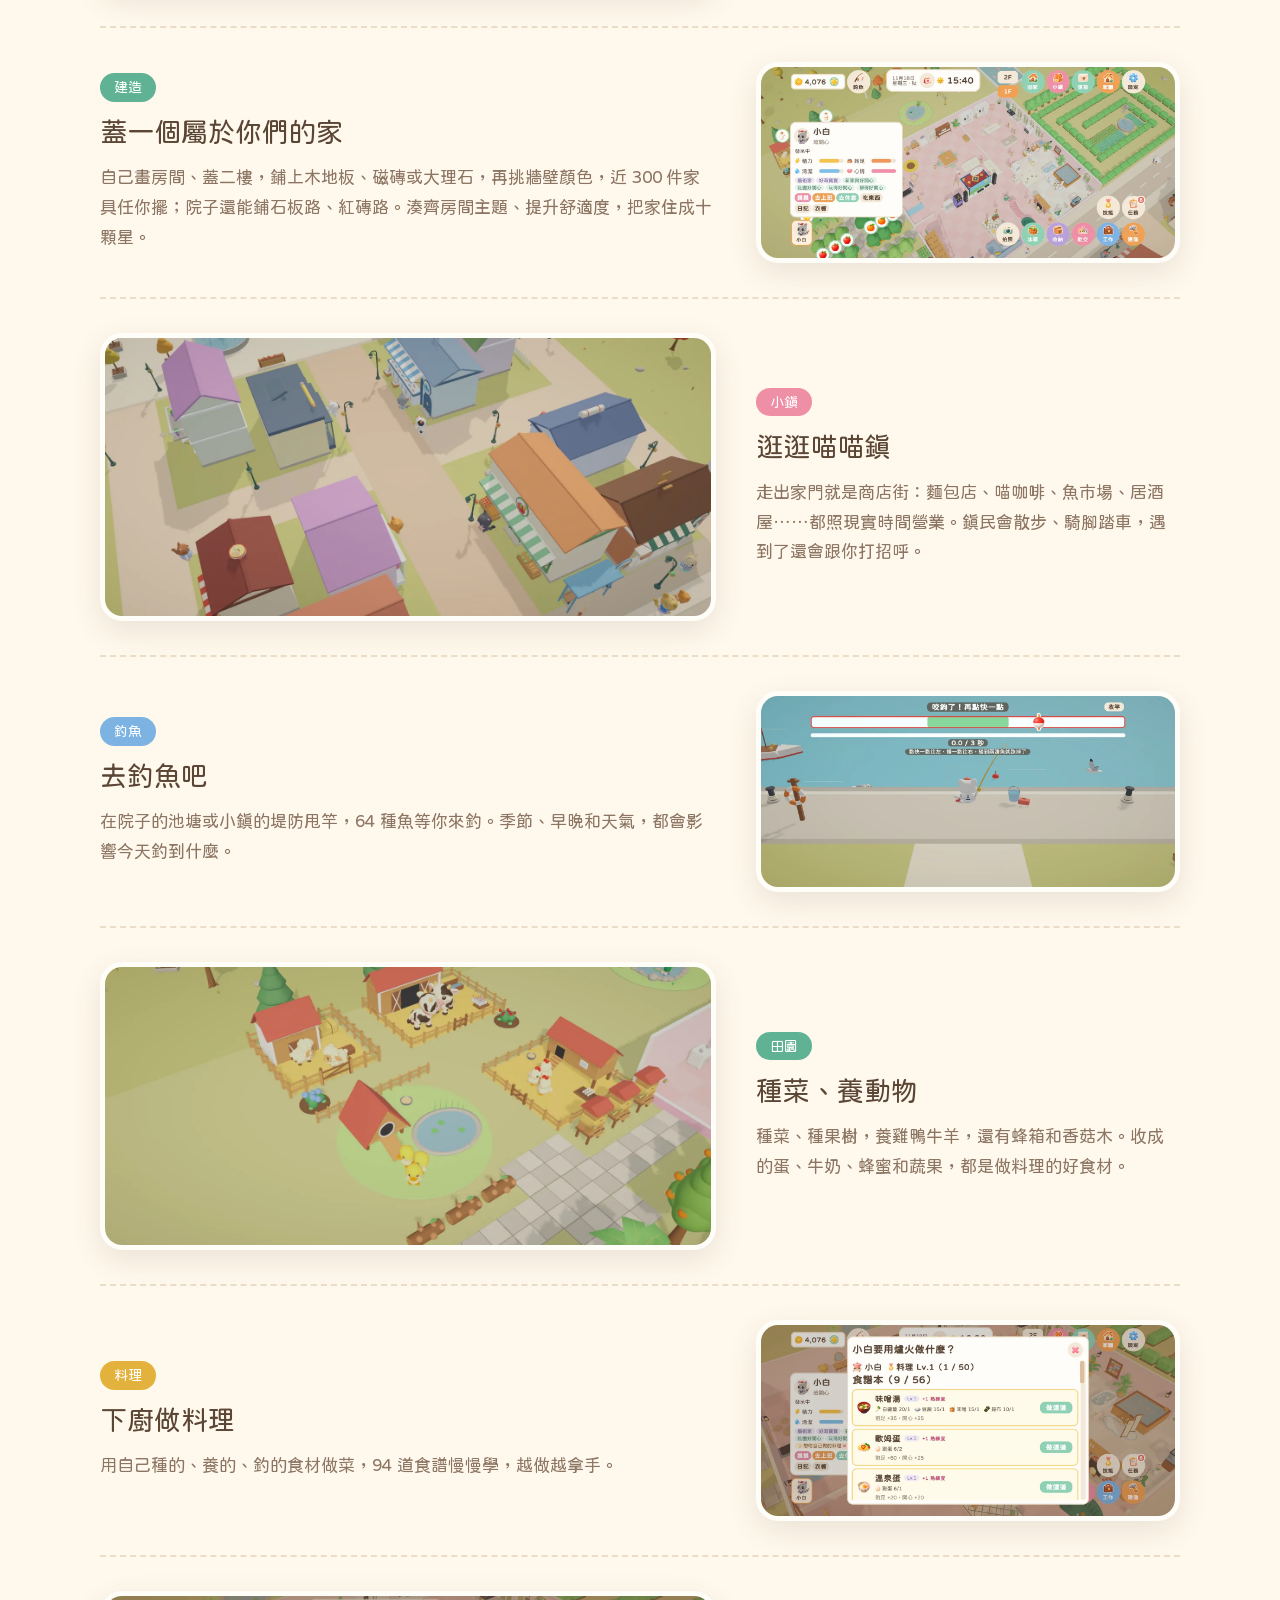
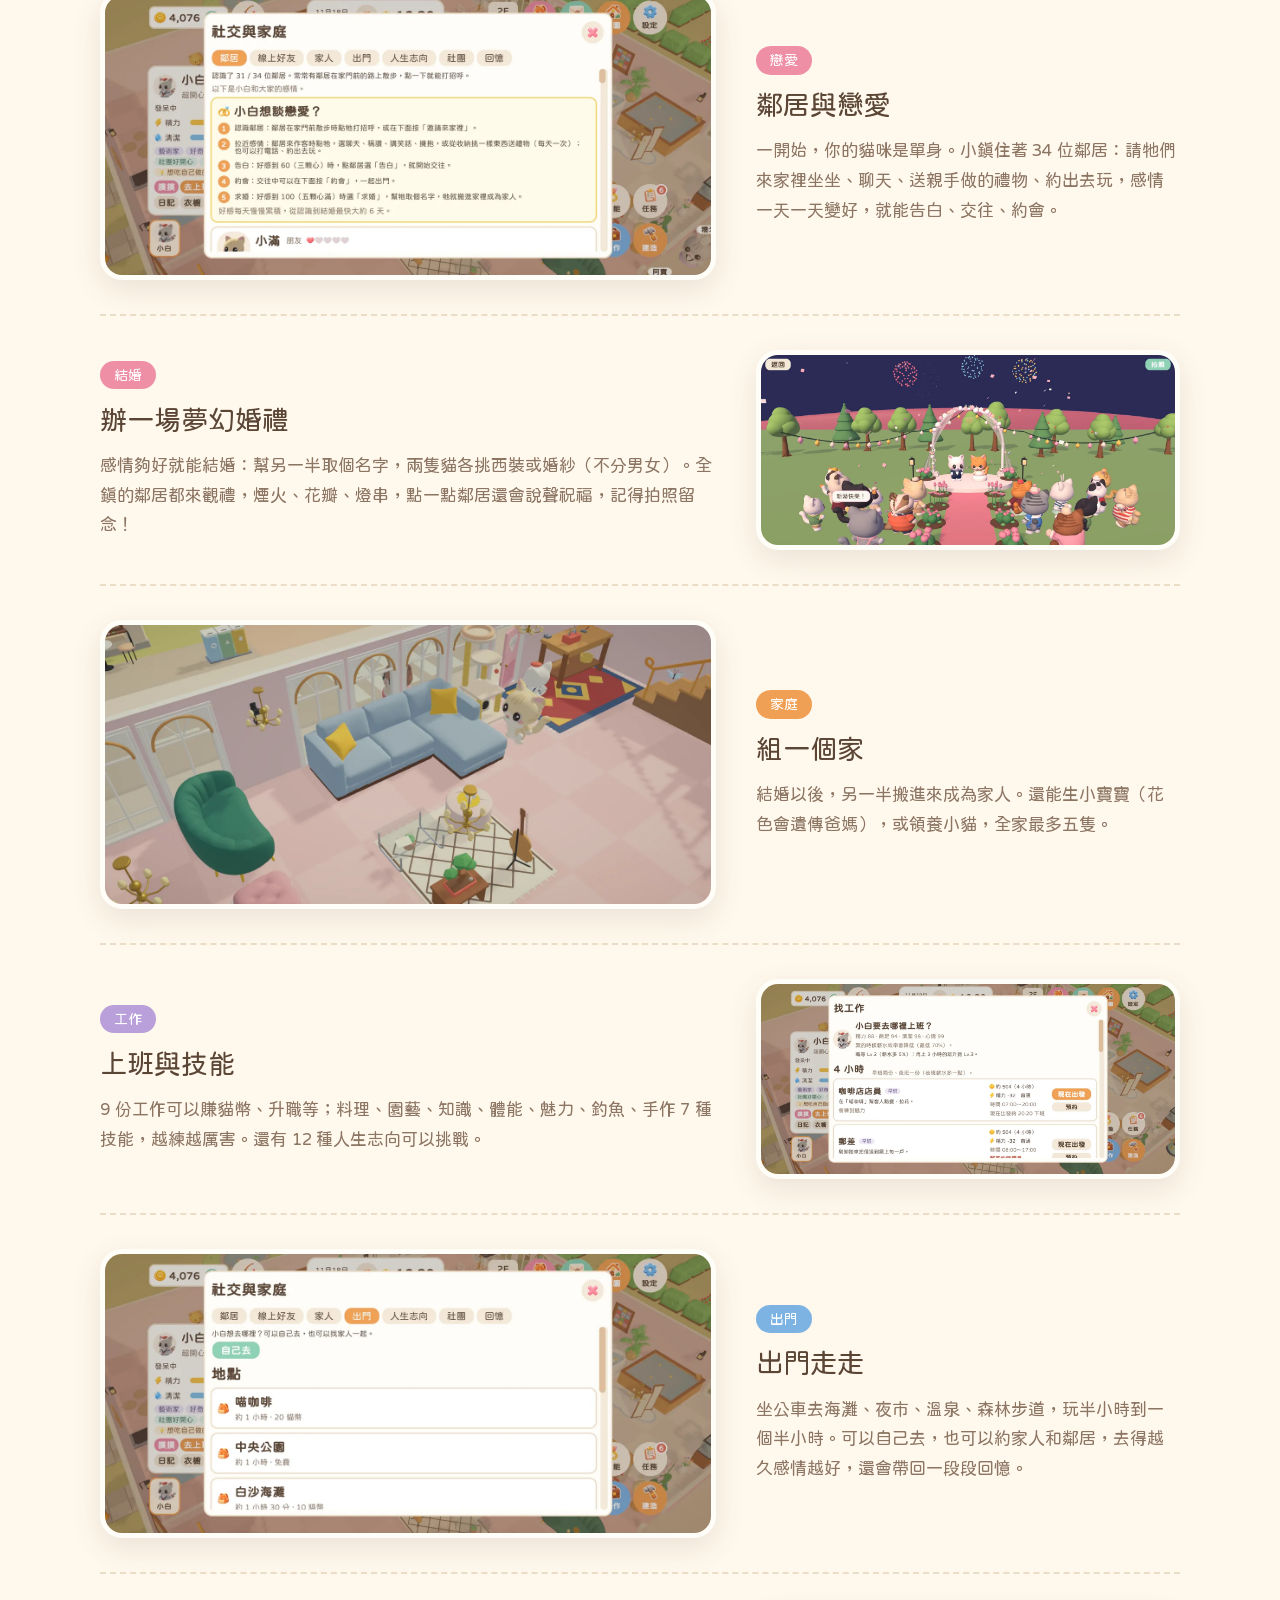
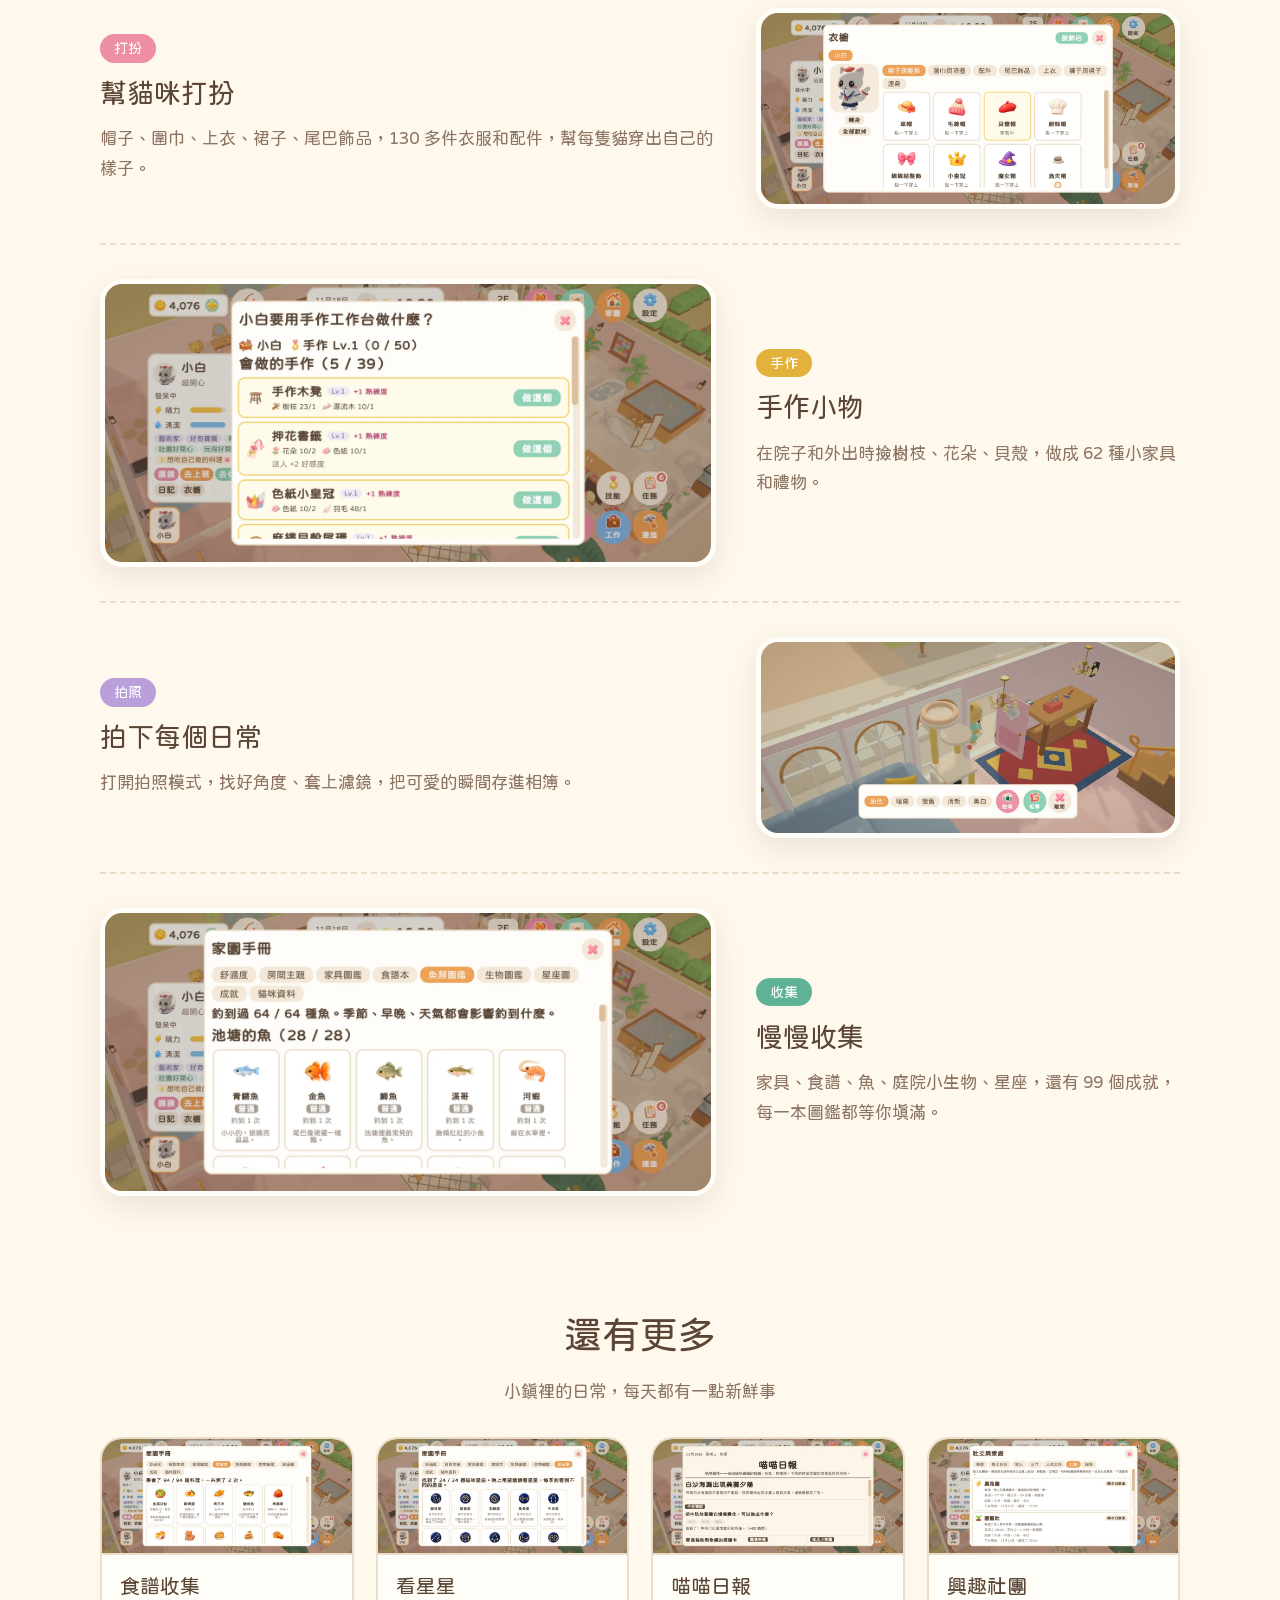
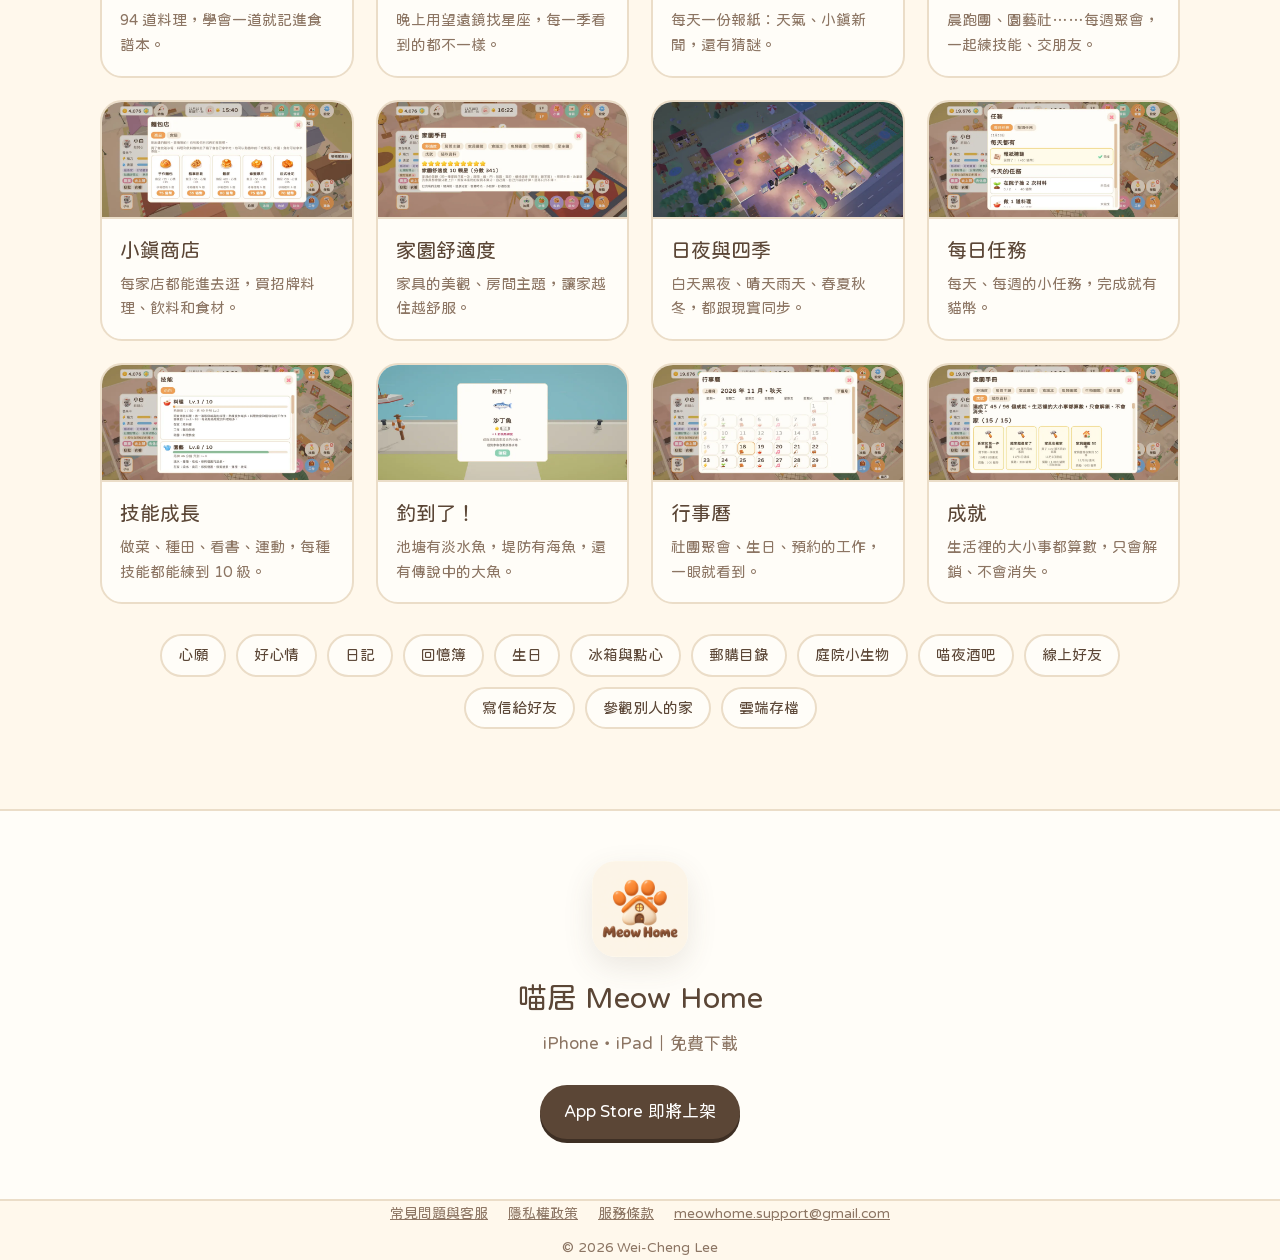
==== commit 7c21b9fa: "官網 2026-11-26" ====
--- a/index.html
+++ b/index.html
@@ -73,7 +73,7 @@
       <div>
         <span class="chip c3">小鎮</span>
         <h3>逛逛喵喵鎮</h3>
-        <p>走出家門就是商店街：麵包店、喵咖啡、魚市場、服飾店、居酒屋……都照現實時間營業。鎮民會散步、騎腳踏車，遇到了還會跟你打招呼。</p>
+        <p>走出家門就是商店街：麵包店、喵咖啡、魚市場、居酒屋……都照現實時間營業。鎮民會散步、騎腳踏車，遇到了還會跟你打招呼。</p>
       </div>
     </article>
 
@@ -205,7 +205,7 @@
     </div>
     <ul class="also">
       <li>心願</li><li>好心情</li><li>日記</li><li>回憶簿</li><li>生日</li><li>冰箱與點心</li><li>郵購目錄</li>
-      <li>庭院小生物</li><li>喵夜酒吧</li><li>線上好友</li><li>留言板</li><li>參觀別人的家</li><li>雲端存檔</li>
+      <li>庭院小生物</li><li>喵夜酒吧</li><li>線上好友</li><li>寫信給好友</li><li>參觀別人的家</li><li>雲端存檔</li>
     </ul>
   </section>
 
@@ -222,8 +222,8 @@
 <footer class="wrap">
   <nav>
     <a href="support.html">常見問題與客服</a>
-    <a href="https://doublewei0724.github.io/meowhome/privacy.html">隱私權政策</a>
-    <a href="https://doublewei0724.github.io/meowhome/terms.html">服務條款</a>
+    <a href="privacy.html">隱私權政策</a>
+    <a href="terms.html">服務條款</a>
     <a href="mailto:meowhome.support@gmail.com">meowhome.support@gmail.com</a>
   </nav>
   <div>© 2026 Wei-Cheng Lee</div>
